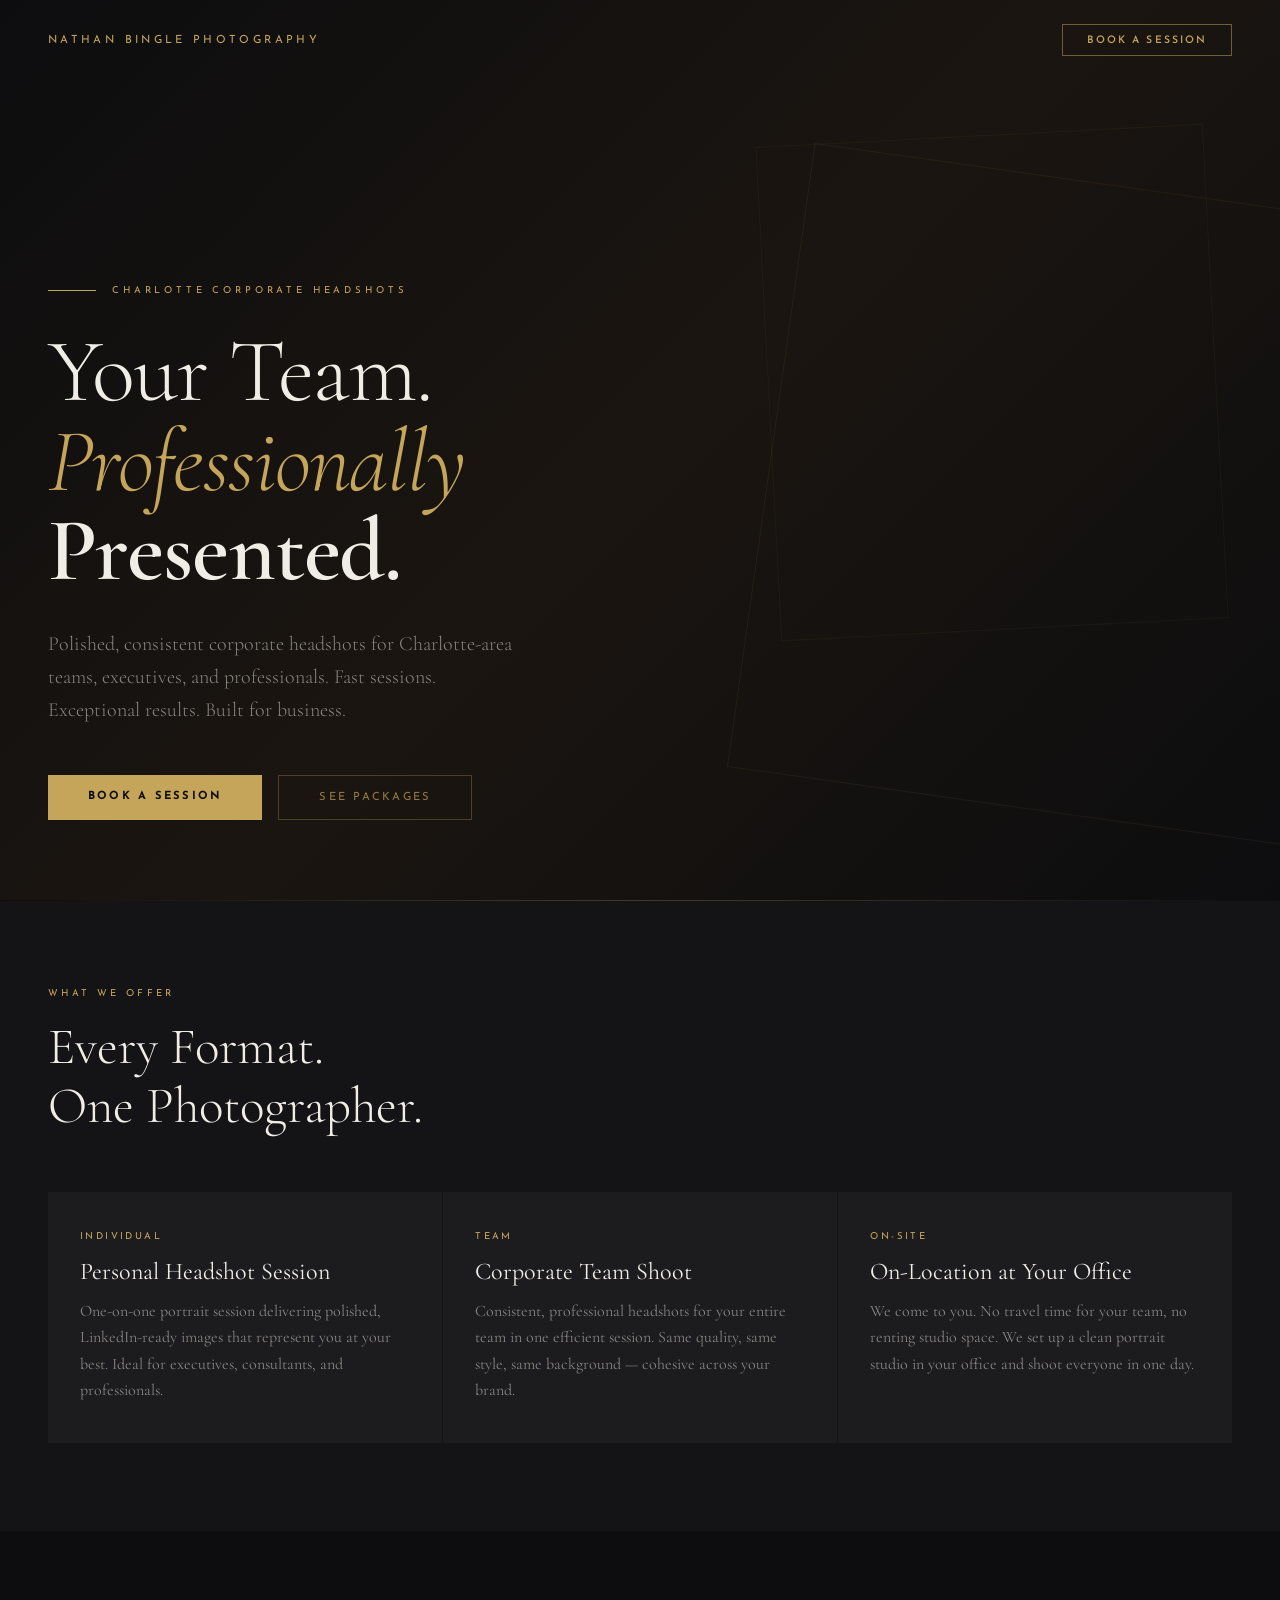
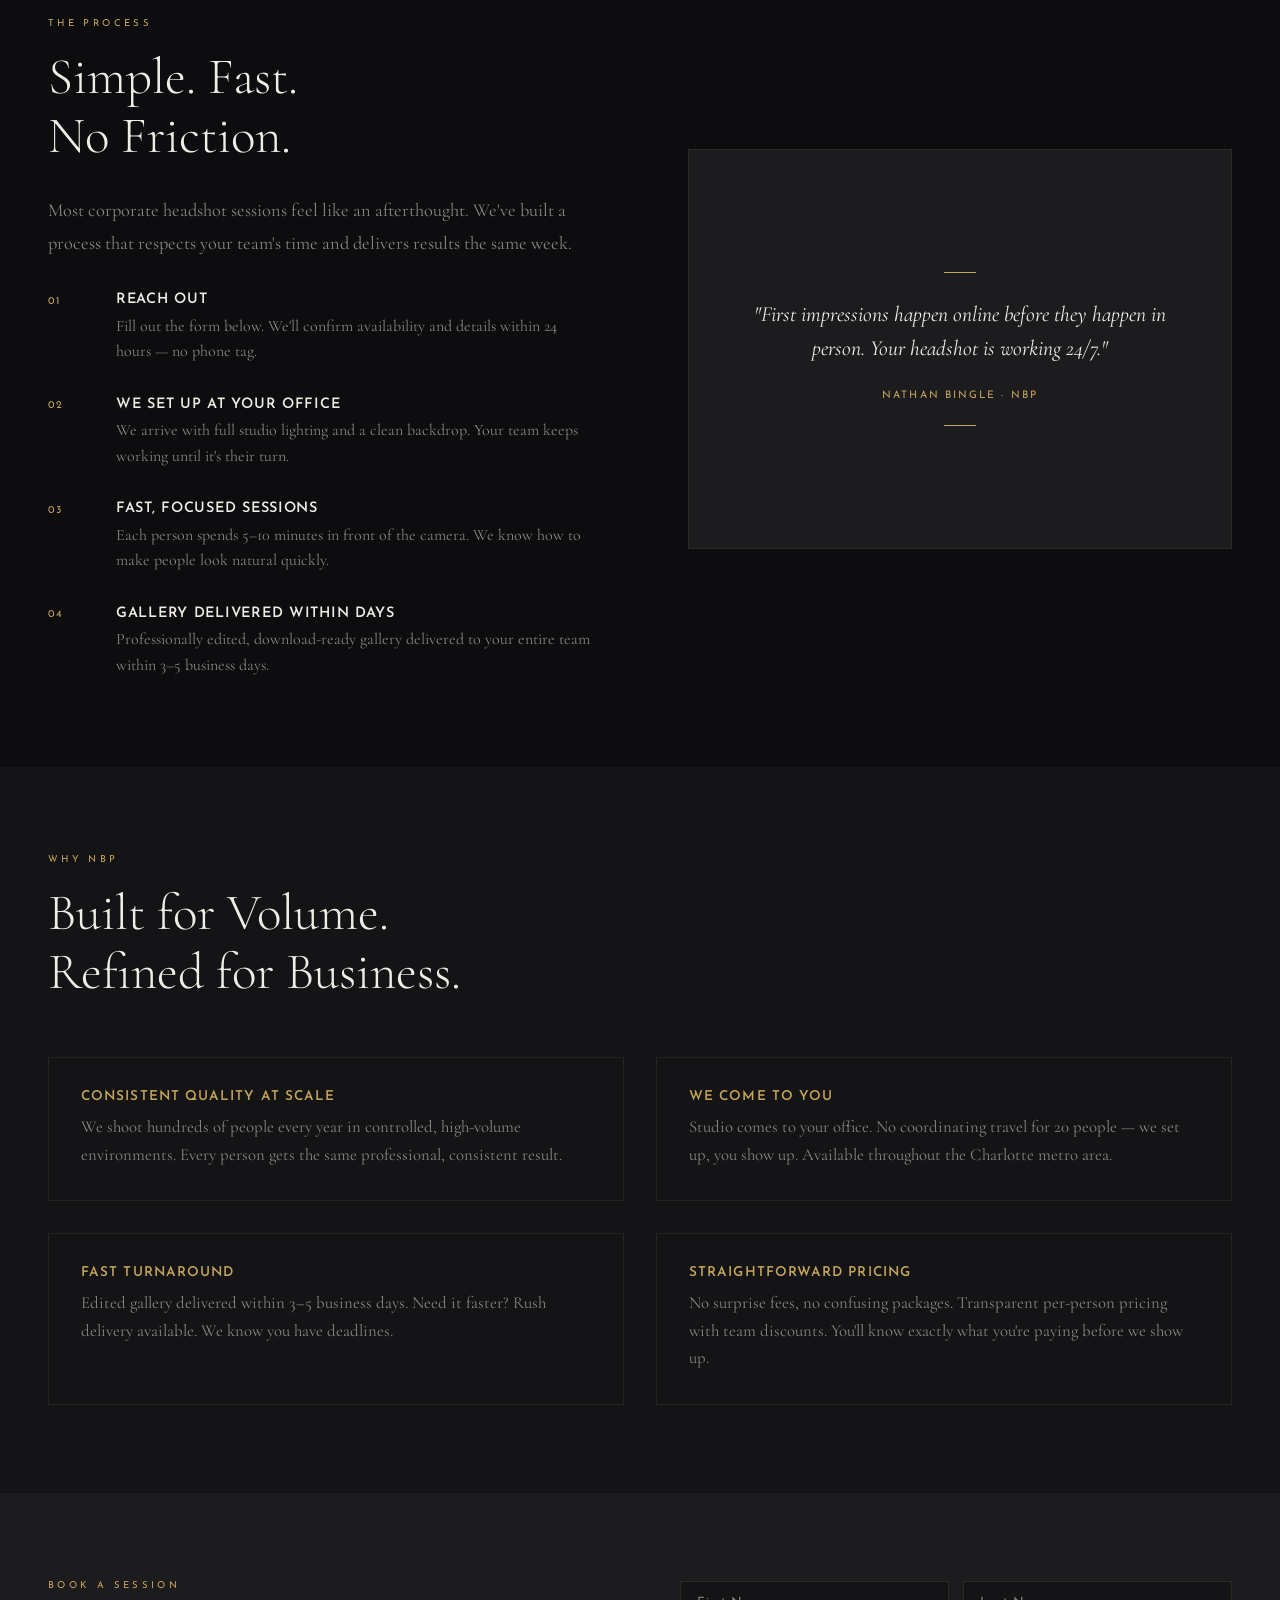
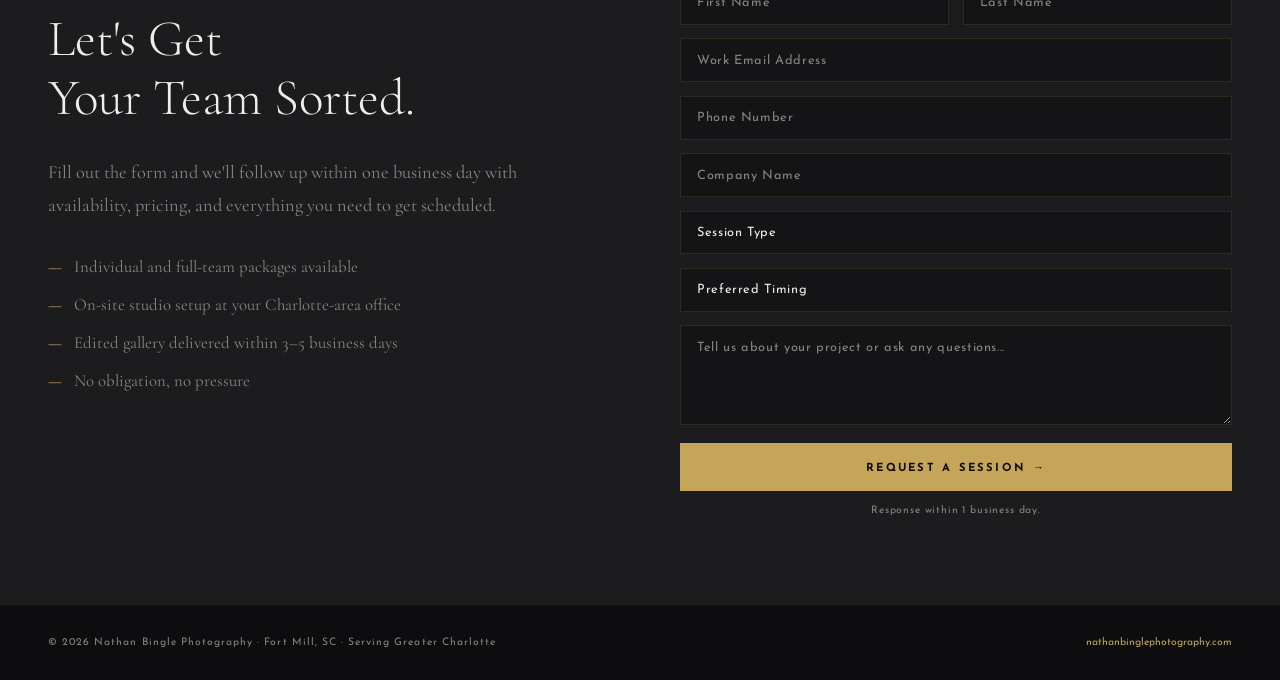
==== corporate-headshots.html @ b1efdfb4 "Add 4 NBP ad landing pages" ====
<!DOCTYPE html>
<html lang="en">
<head>
<meta charset="UTF-8">
<meta name="viewport" content="width=device-width, initial-scale=1.0">
<title>Corporate Headshots Charlotte | Nathan Bingle Photography</title>
<link href="https://fonts.googleapis.com/css2?family=Cormorant+Garamond:ital,wght@0,300;0,400;0,600;1,300;1,400&family=Josefin+Sans:wght@300;400;600;700&display=swap" rel="stylesheet">
<style>
  *, *::before, *::after { box-sizing: border-box; margin: 0; padding: 0; }
  :root {
    --gold: #C5A55A;
    --gold-light: #D4BA7A;
    --cream: #F0EDE7;
    --dark: #0D0D0F;
    --dark-2: #141416;
    --dark-3: #1C1C1F;
    --mid: #2A2A2E;
    --gray: #888580;
  }
  html { scroll-behavior: smooth; }
  body { background: var(--dark); color: var(--cream); font-family: 'Josefin Sans', sans-serif; overflow-x: hidden; }

  .nav { display: flex; align-items: center; justify-content: space-between; padding: 1.5rem 3rem; position: absolute; top: 0; left: 0; right: 0; z-index: 10; }
  .nav-logo { font-size: 0.7rem; letter-spacing: 0.3em; text-transform: uppercase; color: var(--gold); font-weight: 400; }
  .nav-cta { border: 1px solid rgba(197,165,90,0.5); color: var(--gold); font-size: 0.65rem; letter-spacing: 0.2em; text-transform: uppercase; font-weight: 600; padding: 0.6rem 1.5rem; text-decoration: none; transition: all 0.25s; }
  .nav-cta:hover { background: var(--gold); color: var(--dark); }

  /* HERO - full cinematic */
  .hero { min-height: 100vh; display: flex; flex-direction: column; justify-content: flex-end; padding: 0 3rem 5rem; position: relative; overflow: hidden; }
  .hero-bg { position: absolute; inset: 0; background: linear-gradient(135deg, #0D0D0F 0%, #1a1510 50%, #0D0D0F 100%); }
  .hero-accent { position: absolute; top: 20%; right: -5%; width: 45%; height: 70%; border: 1px solid rgba(197,165,90,0.08); transform: rotate(8deg); }
  .hero-accent-2 { position: absolute; top: 15%; right: 5%; width: 35%; height: 55%; border: 1px solid rgba(197,165,90,0.05); transform: rotate(-3deg); }
  .hero-content { position: relative; z-index: 2; max-width: 680px; }
  .hero-eyebrow { font-size: 0.6rem; letter-spacing: 0.4em; text-transform: uppercase; color: var(--gold); margin-bottom: 2rem; display: flex; align-items: center; gap: 1rem; }
  .hero-eyebrow::before { content: ''; width: 3rem; height: 1px; background: var(--gold); display: block; }
  .hero h1 { font-family: 'Cormorant Garamond', serif; font-size: clamp(3.5rem, 7vw, 6.5rem); font-weight: 300; line-height: 1; letter-spacing: -0.01em; margin-bottom: 2rem; }
  .hero h1 strong { font-weight: 600; display: block; }
  .hero h1 em { font-style: italic; color: var(--gold); }
  .hero-sub { font-family: 'Cormorant Garamond', serif; font-size: 1.25rem; color: var(--gray); line-height: 1.65; max-width: 480px; margin-bottom: 3rem; font-weight: 300; }
  .hero-actions { display: flex; gap: 1rem; flex-wrap: wrap; }
  .btn-primary { background: var(--gold); color: var(--dark); font-size: 0.7rem; letter-spacing: 0.2em; text-transform: uppercase; font-weight: 700; padding: 1rem 2.5rem; border: none; cursor: pointer; text-decoration: none; display: inline-block; transition: all 0.2s; }
  .btn-primary:hover { background: var(--gold-light); transform: translateY(-2px); }
  .btn-ghost { border: 1px solid rgba(197,165,90,0.3); color: rgba(197,165,90,0.7); font-size: 0.7rem; letter-spacing: 0.2em; text-transform: uppercase; font-weight: 400; padding: 1rem 2.5rem; text-decoration: none; display: inline-block; transition: all 0.2s; }
  .btn-ghost:hover { border-color: var(--gold); color: var(--gold); }

  /* DIVIDER */
  .divider { height: 1px; background: linear-gradient(90deg, transparent, rgba(197,165,90,0.3), transparent); }

  /* WHAT WE DO */
  section { padding: 5.5rem 3rem; }
  .section-label { font-size: 0.6rem; letter-spacing: 0.35em; text-transform: uppercase; color: var(--gold); margin-bottom: 1.25rem; }
  .section-title { font-family: 'Cormorant Garamond', serif; font-size: clamp(2.2rem, 4vw, 3.5rem); font-weight: 300; line-height: 1.15; margin-bottom: 1.75rem; }
  .section-body { font-family: 'Cormorant Garamond', serif; font-size: 1.15rem; color: var(--gray); line-height: 1.8; max-width: 540px; }

  /* SERVICES GRID */
  .services { background: var(--dark-2); }
  .services-grid { display: grid; grid-template-columns: repeat(3, 1fr); gap: 1.5px; margin-top: 3.5rem; }
  .service-card { background: var(--dark-3); padding: 2.5rem 2rem; position: relative; overflow: hidden; transition: background 0.3s; }
  .service-card::after { content: ''; position: absolute; bottom: 0; left: 0; width: 0; height: 2px; background: var(--gold); transition: width 0.4s ease; }
  .service-card:hover::after { width: 100%; }
  .service-card:hover { background: var(--mid); }
  .service-tag { font-size: 0.6rem; letter-spacing: 0.25em; text-transform: uppercase; color: var(--gold); margin-bottom: 1rem; }
  .service-card h3 { font-family: 'Cormorant Garamond', serif; font-size: 1.5rem; font-weight: 400; margin-bottom: 0.75rem; }
  .service-card p { font-family: 'Cormorant Garamond', serif; font-size: 1rem; color: var(--gray); line-height: 1.65; }

  /* PROCESS */
  .process-wrap { display: grid; grid-template-columns: 1fr 1fr; gap: 6rem; align-items: center; }
  .process-steps { display: flex; flex-direction: column; gap: 2rem; margin-top: 2rem; }
  .process-step { display: grid; grid-template-columns: 3rem 1fr; gap: 1.25rem; align-items: start; }
  .process-num { font-size: 0.65rem; letter-spacing: 0.2em; color: var(--gold); padding-top: 0.2rem; }
  .process-step h3 { font-size: 0.9rem; letter-spacing: 0.05em; text-transform: uppercase; margin-bottom: 0.4rem; font-weight: 600; }
  .process-step p { font-family: 'Cormorant Garamond', serif; font-size: 1rem; color: var(--gray); line-height: 1.6; }
  .process-visual { background: var(--dark-3); border: 1px solid rgba(197,165,90,0.1); padding: 3rem; display: flex; flex-direction: column; justify-content: center; align-items: center; gap: 1.5rem; min-height: 400px; }
  .process-visual .quote { font-family: 'Cormorant Garamond', serif; font-size: 1.35rem; font-style: italic; text-align: center; line-height: 1.6; color: var(--cream); }
  .process-visual .attribution { font-size: 0.65rem; letter-spacing: 0.2em; text-transform: uppercase; color: var(--gold); }
  .gold-line { width: 2rem; height: 1px; background: var(--gold); }

  /* WHY */
  .why { background: var(--dark-2); }
  .why-grid { display: grid; grid-template-columns: repeat(2, 1fr); gap: 2rem; margin-top: 3.5rem; }
  .why-item { padding: 2rem; border: 1px solid rgba(197,165,90,0.1); transition: border-color 0.3s; }
  .why-item:hover { border-color: rgba(197,165,90,0.3); }
  .why-item h3 { font-size: 0.85rem; letter-spacing: 0.08em; text-transform: uppercase; margin-bottom: 0.6rem; font-weight: 600; color: var(--gold); }
  .why-item p { font-family: 'Cormorant Garamond', serif; font-size: 1.05rem; color: var(--gray); line-height: 1.65; }

  /* FORM */
  .form-section { background: var(--dark-3); }
  .form-wrap { display: grid; grid-template-columns: 1fr 1fr; gap: 5rem; align-items: start; }
  .form-intro ul { list-style: none; margin-top: 2rem; display: flex; flex-direction: column; gap: 0.8rem; }
  .form-intro ul li { font-family: 'Cormorant Garamond', serif; font-size: 1.05rem; color: var(--gray); display: flex; gap: 0.75rem; align-items: flex-start; line-height: 1.5; }
  .form-intro ul li::before { content: '—'; color: var(--gold); flex-shrink: 0; }
  form { display: flex; flex-direction: column; gap: 0.85rem; }
  .form-row { display: grid; grid-template-columns: 1fr 1fr; gap: 0.85rem; }
  input, select, textarea { background: var(--dark-2); border: 1px solid rgba(197,165,90,0.15); color: var(--cream); font-family: 'Josefin Sans', sans-serif; font-size: 0.8rem; letter-spacing: 0.05em; padding: 0.9rem 1rem; width: 100%; outline: none; transition: border-color 0.2s; }
  input::placeholder, textarea::placeholder { color: var(--gray); }
  input:focus, select:focus, textarea:focus { border-color: var(--gold); }
  select { appearance: none; cursor: pointer; }
  select option { background: var(--dark-2); }
  textarea { resize: vertical; min-height: 100px; }
  .submit-btn { background: var(--gold); color: var(--dark); font-family: 'Josefin Sans', sans-serif; font-size: 0.7rem; letter-spacing: 0.2em; text-transform: uppercase; font-weight: 700; padding: 1.1rem; border: none; cursor: pointer; transition: all 0.2s; margin-top: 0.25rem; }
  .submit-btn:hover { background: var(--gold-light); }
  .form-note { font-size: 0.65rem; color: var(--gray); text-align: center; letter-spacing: 0.08em; }

  footer { padding: 2rem 3rem; border-top: 1px solid rgba(197,165,90,0.1); display: flex; justify-content: space-between; align-items: center; flex-wrap: wrap; gap: 1rem; }
  footer p { font-size: 0.65rem; letter-spacing: 0.1em; color: var(--gray); }
  footer a { color: var(--gold); text-decoration: none; font-size: 0.65rem; }

  @media (max-width: 900px) {
    .services-grid { grid-template-columns: 1fr; }
    .process-wrap { grid-template-columns: 1fr; gap: 3rem; }
    .process-visual { display: none; }
    .why-grid { grid-template-columns: 1fr; }
    .form-wrap { grid-template-columns: 1fr; gap: 3rem; }
  }
  @media (max-width: 640px) {
    .nav { padding: 1.25rem 1.5rem; }
    .hero { padding: 0 1.5rem 4rem; }
    section { padding: 4rem 1.5rem; }
    .form-row { grid-template-columns: 1fr; }
    footer { padding: 1.5rem; flex-direction: column; align-items: flex-start; }
  }
</style>
</head>
<body>

<nav class="nav">
  <div class="nav-logo">Nathan Bingle Photography</div>
  <a href="#contact" class="nav-cta">Book a Session</a>
</nav>

<section class="hero">
  <div class="hero-bg"></div>
  <div class="hero-accent"></div>
  <div class="hero-accent-2"></div>
  <div class="hero-content">
    <div class="hero-eyebrow">Charlotte Corporate Headshots</div>
    <h1>
      Your Team.<br>
      <em>Professionally</em><br>
      <strong>Presented.</strong>
    </h1>
    <p class="hero-sub">Polished, consistent corporate headshots for Charlotte-area teams, executives, and professionals. Fast sessions. Exceptional results. Built for business.</p>
    <div class="hero-actions">
      <a href="#contact" class="btn-primary">Book a Session</a>
      <a href="#services" class="btn-ghost">See Packages</a>
    </div>
  </div>
</section>

<div class="divider"></div>

<section id="services" class="services">
  <div class="section-label">What We Offer</div>
  <div class="section-title">Every Format.<br>One Photographer.</div>
  <div class="services-grid">
    <div class="service-card">
      <div class="service-tag">Individual</div>
      <h3>Personal Headshot Session</h3>
      <p>One-on-one portrait session delivering polished, LinkedIn-ready images that represent you at your best. Ideal for executives, consultants, and professionals.</p>
    </div>
    <div class="service-card">
      <div class="service-tag">Team</div>
      <h3>Corporate Team Shoot</h3>
      <p>Consistent, professional headshots for your entire team in one efficient session. Same quality, same style, same background — cohesive across your brand.</p>
    </div>
    <div class="service-card">
      <div class="service-tag">On-Site</div>
      <h3>On-Location at Your Office</h3>
      <p>We come to you. No travel time for your team, no renting studio space. We set up a clean portrait studio in your office and shoot everyone in one day.</p>
    </div>
  </div>
</section>

<section>
  <div class="process-wrap">
    <div>
      <div class="section-label">The Process</div>
      <div class="section-title">Simple. Fast.<br>No Friction.</div>
      <p class="section-body">Most corporate headshot sessions feel like an afterthought. We've built a process that respects your team's time and delivers results the same week.</p>
      <div class="process-steps">
        <div class="process-step">
          <div class="process-num">01</div>
          <div>
            <h3>Reach Out</h3>
            <p>Fill out the form below. We'll confirm availability and details within 24 hours — no phone tag.</p>
          </div>
        </div>
        <div class="process-step">
          <div class="process-num">02</div>
          <div>
            <h3>We Set Up at Your Office</h3>
            <p>We arrive with full studio lighting and a clean backdrop. Your team keeps working until it's their turn.</p>
          </div>
        </div>
        <div class="process-step">
          <div class="process-num">03</div>
          <div>
            <h3>Fast, Focused Sessions</h3>
            <p>Each person spends 5–10 minutes in front of the camera. We know how to make people look natural quickly.</p>
          </div>
        </div>
        <div class="process-step">
          <div class="process-num">04</div>
          <div>
            <h3>Gallery Delivered Within Days</h3>
            <p>Professionally edited, download-ready gallery delivered to your entire team within 3–5 business days.</p>
          </div>
        </div>
      </div>
    </div>
    <div class="process-visual">
      <div class="gold-line"></div>
      <div class="quote">"First impressions happen online before they happen in person. Your headshot is working 24/7."</div>
      <div class="attribution">Nathan Bingle · NBP</div>
      <div class="gold-line"></div>
    </div>
  </div>
</section>

<section class="why">
  <div class="section-label">Why NBP</div>
  <div class="section-title">Built for Volume.<br>Refined for Business.</div>
  <div class="why-grid">
    <div class="why-item">
      <h3>Consistent Quality at Scale</h3>
      <p>We shoot hundreds of people every year in controlled, high-volume environments. Every person gets the same professional, consistent result.</p>
    </div>
    <div class="why-item">
      <h3>We Come to You</h3>
      <p>Studio comes to your office. No coordinating travel for 20 people — we set up, you show up. Available throughout the Charlotte metro area.</p>
    </div>
    <div class="why-item">
      <h3>Fast Turnaround</h3>
      <p>Edited gallery delivered within 3–5 business days. Need it faster? Rush delivery available. We know you have deadlines.</p>
    </div>
    <div class="why-item">
      <h3>Straightforward Pricing</h3>
      <p>No surprise fees, no confusing packages. Transparent per-person pricing with team discounts. You'll know exactly what you're paying before we show up.</p>
    </div>
  </div>
</section>

<section id="contact" class="form-section">
  <div class="form-wrap">
    <div class="form-intro">
      <div class="section-label">Book a Session</div>
      <div class="section-title">Let's Get<br>Your Team Sorted.</div>
      <p class="section-body">Fill out the form and we'll follow up within one business day with availability, pricing, and everything you need to get scheduled.</p>
      <ul>
        <li>Individual and full-team packages available</li>
        <li>On-site studio setup at your Charlotte-area office</li>
        <li>Edited gallery delivered within 3–5 business days</li>
        <li>No obligation, no pressure</li>
      </ul>
    </div>
    <form action="https://formspree.io/f/xeepaory" method="POST">
      <input type="hidden" name="_subject" value="Corporate Headshots Inquiry">
      <div class="form-row">
        <input type="text" name="first_name" placeholder="First Name" required>
        <input type="text" name="last_name" placeholder="Last Name" required>
      </div>
      <input type="email" name="email" placeholder="Work Email Address" required>
      <input type="tel" name="phone" placeholder="Phone Number">
      <input type="text" name="company" placeholder="Company Name">
      <select name="session_type">
        <option value="" disabled selected>Session Type</option>
        <option>Individual Headshot</option>
        <option>Small Team (2–10 people)</option>
        <option>Large Team (10+ people)</option>
        <option>Not Sure Yet</option>
      </select>
      <select name="timing">
        <option value="" disabled selected>Preferred Timing</option>
        <option>Within 2 Weeks</option>
        <option>Within a Month</option>
        <option>1–3 Months Out</option>
        <option>Just Exploring</option>
      </select>
      <textarea name="message" placeholder="Tell us about your project or ask any questions..."></textarea>
      <button type="submit" class="submit-btn">Request a Session →</button>
      <p class="form-note">Response within 1 business day.</p>
    </form>
  </div>
</section>

<footer>
  <p>© 2026 Nathan Bingle Photography · Fort Mill, SC · Serving Greater Charlotte</p>
  <a href="https://nathanbinglephotography.com">nathanbinglephotography.com</a>
</footer>

</body>
</html>
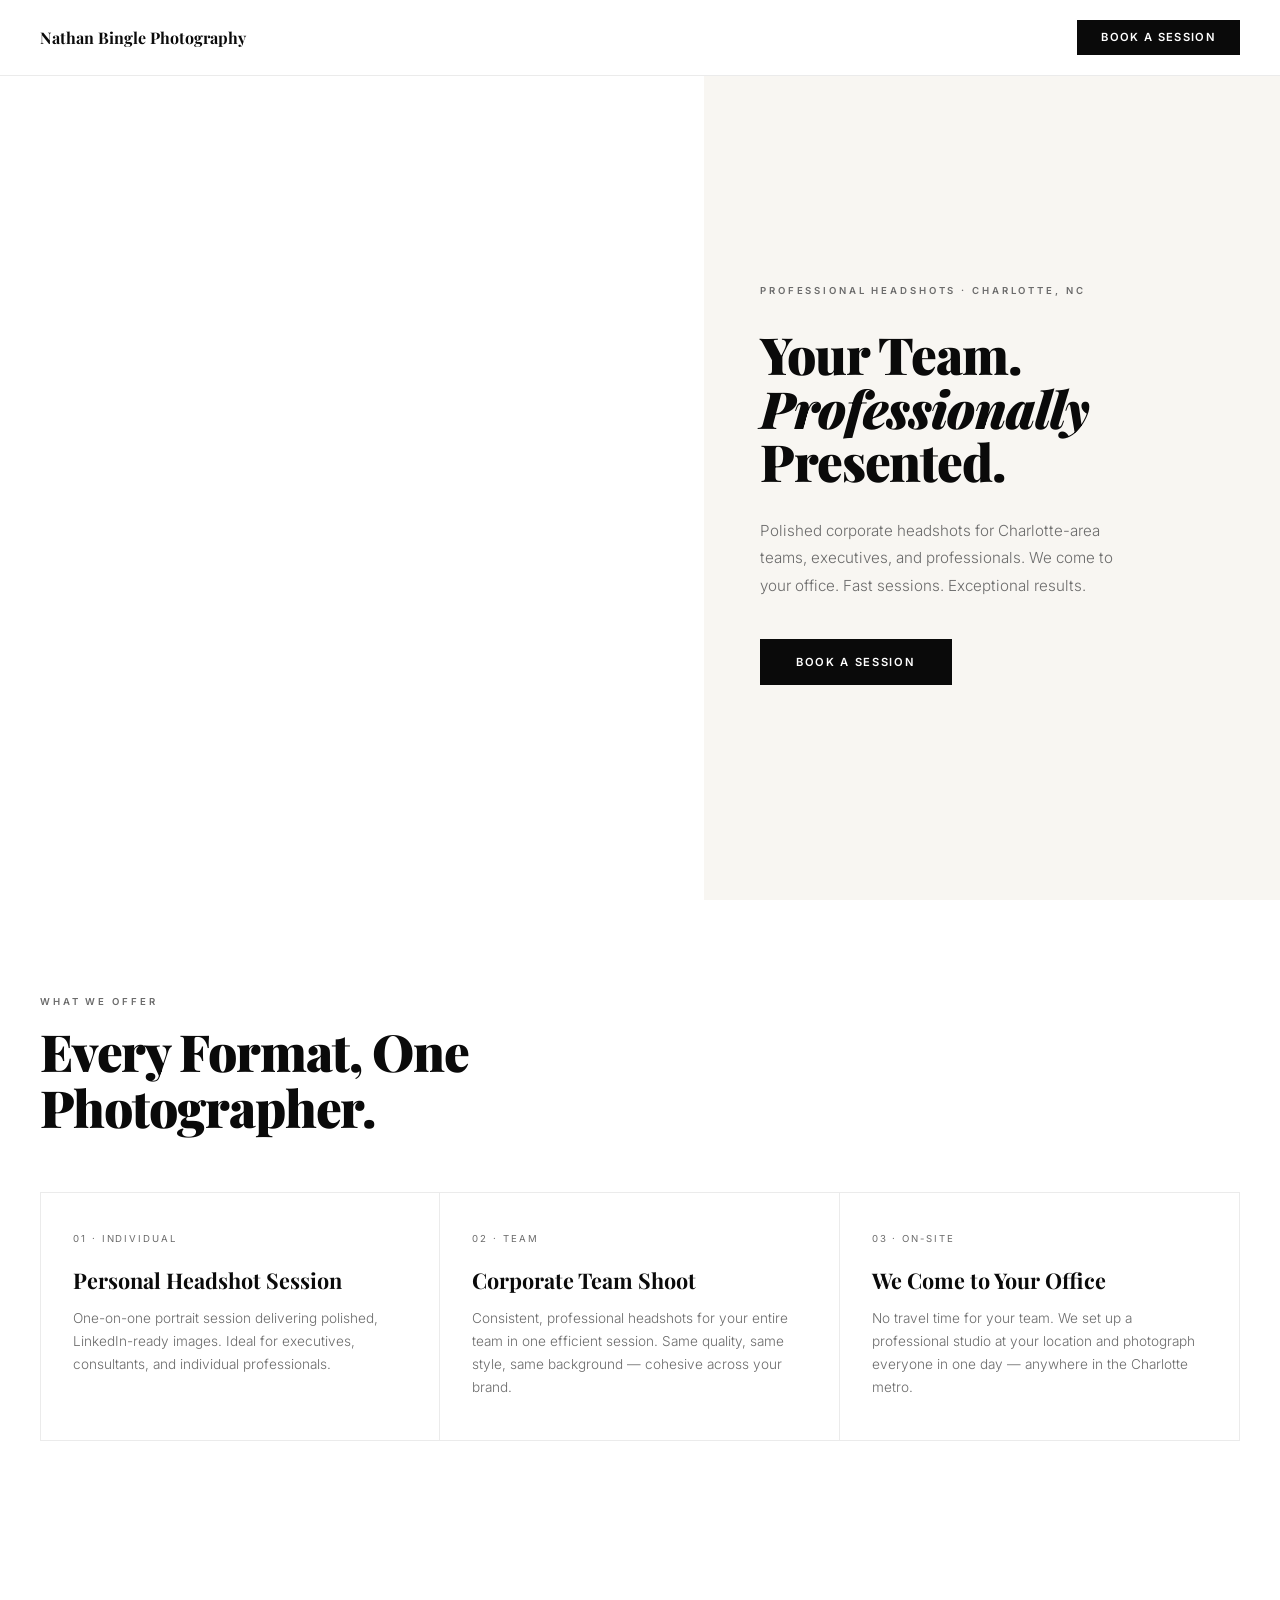
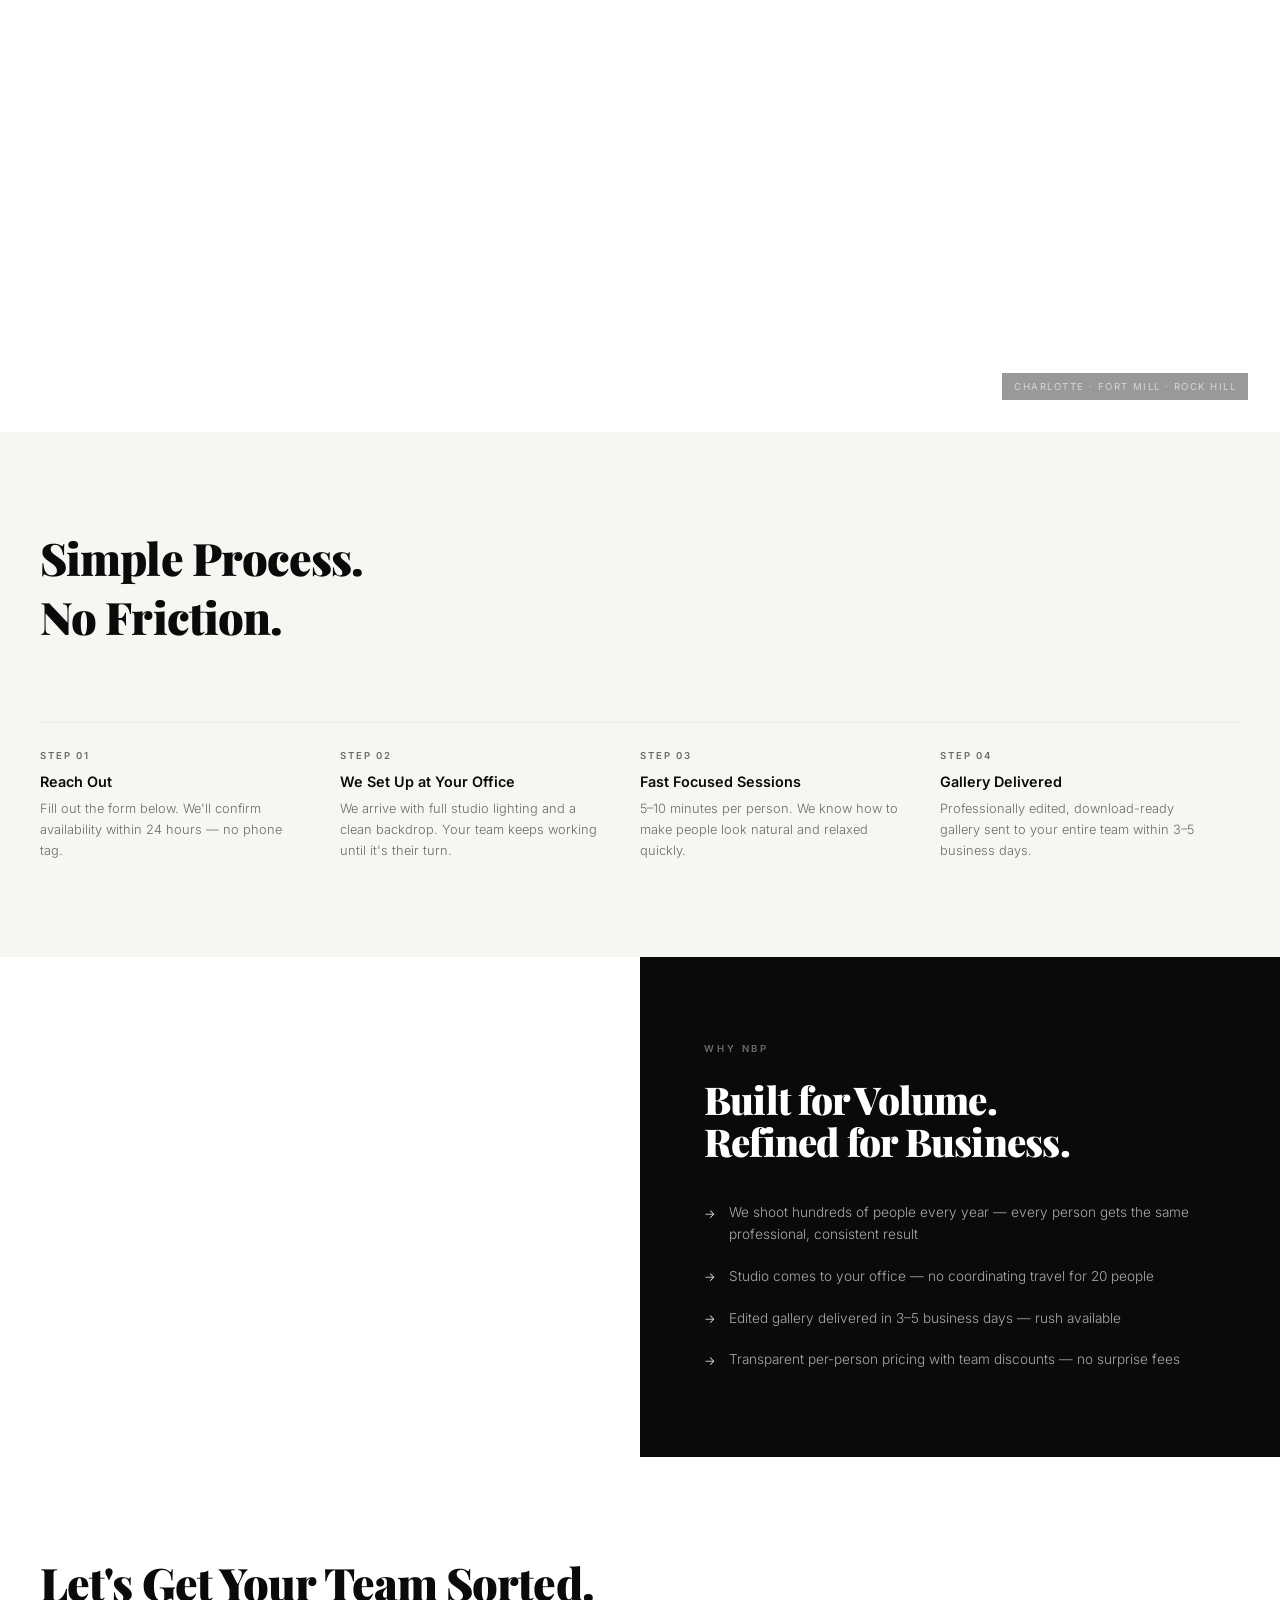
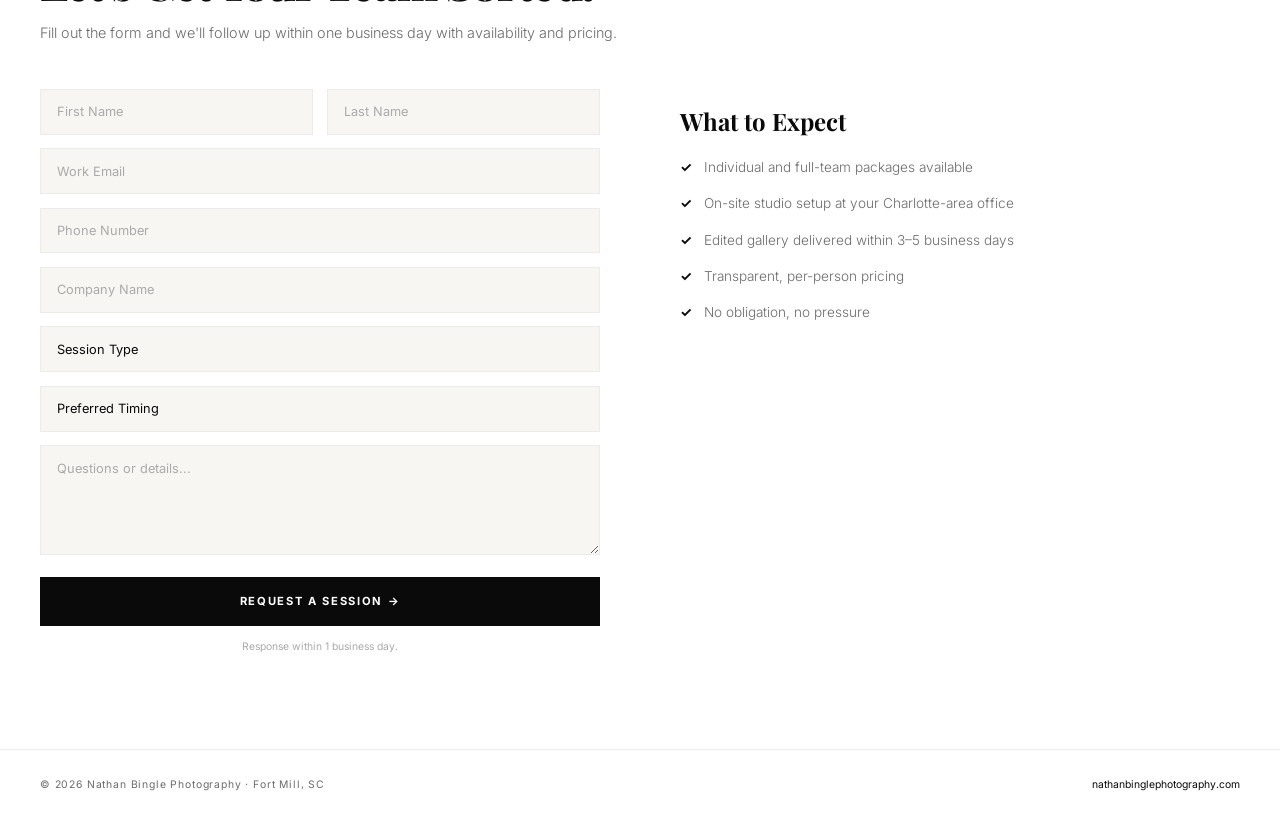
==== commit ac2ab8fa: "Rebuild all 4 pages — editorial/magazine style with real photography" ====
--- a/corporate-headshots.html
+++ b/corporate-headshots.html
@@ -4,269 +4,216 @@
 <meta charset="UTF-8">
 <meta name="viewport" content="width=device-width, initial-scale=1.0">
 <title>Corporate Headshots Charlotte | Nathan Bingle Photography</title>
-<link href="https://fonts.googleapis.com/css2?family=Cormorant+Garamond:ital,wght@0,300;0,400;0,600;1,300;1,400&family=Josefin+Sans:wght@300;400;600;700&display=swap" rel="stylesheet">
+<link href="https://fonts.googleapis.com/css2?family=Playfair+Display:ital,wght@0,700;0,900;1,700&family=Inter:wght@300;400;500;600&display=swap" rel="stylesheet">
 <style>
-  *, *::before, *::after { box-sizing: border-box; margin: 0; padding: 0; }
-  :root {
-    --gold: #C5A55A;
-    --gold-light: #D4BA7A;
-    --cream: #F0EDE7;
-    --dark: #0D0D0F;
-    --dark-2: #141416;
-    --dark-3: #1C1C1F;
-    --mid: #2A2A2E;
-    --gray: #888580;
-  }
-  html { scroll-behavior: smooth; }
-  body { background: var(--dark); color: var(--cream); font-family: 'Josefin Sans', sans-serif; overflow-x: hidden; }
-
-  .nav { display: flex; align-items: center; justify-content: space-between; padding: 1.5rem 3rem; position: absolute; top: 0; left: 0; right: 0; z-index: 10; }
-  .nav-logo { font-size: 0.7rem; letter-spacing: 0.3em; text-transform: uppercase; color: var(--gold); font-weight: 400; }
-  .nav-cta { border: 1px solid rgba(197,165,90,0.5); color: var(--gold); font-size: 0.65rem; letter-spacing: 0.2em; text-transform: uppercase; font-weight: 600; padding: 0.6rem 1.5rem; text-decoration: none; transition: all 0.25s; }
-  .nav-cta:hover { background: var(--gold); color: var(--dark); }
-
-  /* HERO - full cinematic */
-  .hero { min-height: 100vh; display: flex; flex-direction: column; justify-content: flex-end; padding: 0 3rem 5rem; position: relative; overflow: hidden; }
-  .hero-bg { position: absolute; inset: 0; background: linear-gradient(135deg, #0D0D0F 0%, #1a1510 50%, #0D0D0F 100%); }
-  .hero-accent { position: absolute; top: 20%; right: -5%; width: 45%; height: 70%; border: 1px solid rgba(197,165,90,0.08); transform: rotate(8deg); }
-  .hero-accent-2 { position: absolute; top: 15%; right: 5%; width: 35%; height: 55%; border: 1px solid rgba(197,165,90,0.05); transform: rotate(-3deg); }
-  .hero-content { position: relative; z-index: 2; max-width: 680px; }
-  .hero-eyebrow { font-size: 0.6rem; letter-spacing: 0.4em; text-transform: uppercase; color: var(--gold); margin-bottom: 2rem; display: flex; align-items: center; gap: 1rem; }
-  .hero-eyebrow::before { content: ''; width: 3rem; height: 1px; background: var(--gold); display: block; }
-  .hero h1 { font-family: 'Cormorant Garamond', serif; font-size: clamp(3.5rem, 7vw, 6.5rem); font-weight: 300; line-height: 1; letter-spacing: -0.01em; margin-bottom: 2rem; }
-  .hero h1 strong { font-weight: 600; display: block; }
-  .hero h1 em { font-style: italic; color: var(--gold); }
-  .hero-sub { font-family: 'Cormorant Garamond', serif; font-size: 1.25rem; color: var(--gray); line-height: 1.65; max-width: 480px; margin-bottom: 3rem; font-weight: 300; }
-  .hero-actions { display: flex; gap: 1rem; flex-wrap: wrap; }
-  .btn-primary { background: var(--gold); color: var(--dark); font-size: 0.7rem; letter-spacing: 0.2em; text-transform: uppercase; font-weight: 700; padding: 1rem 2.5rem; border: none; cursor: pointer; text-decoration: none; display: inline-block; transition: all 0.2s; }
-  .btn-primary:hover { background: var(--gold-light); transform: translateY(-2px); }
-  .btn-ghost { border: 1px solid rgba(197,165,90,0.3); color: rgba(197,165,90,0.7); font-size: 0.7rem; letter-spacing: 0.2em; text-transform: uppercase; font-weight: 400; padding: 1rem 2.5rem; text-decoration: none; display: inline-block; transition: all 0.2s; }
-  .btn-ghost:hover { border-color: var(--gold); color: var(--gold); }
-
-  /* DIVIDER */
-  .divider { height: 1px; background: linear-gradient(90deg, transparent, rgba(197,165,90,0.3), transparent); }
-
-  /* WHAT WE DO */
-  section { padding: 5.5rem 3rem; }
-  .section-label { font-size: 0.6rem; letter-spacing: 0.35em; text-transform: uppercase; color: var(--gold); margin-bottom: 1.25rem; }
-  .section-title { font-family: 'Cormorant Garamond', serif; font-size: clamp(2.2rem, 4vw, 3.5rem); font-weight: 300; line-height: 1.15; margin-bottom: 1.75rem; }
-  .section-body { font-family: 'Cormorant Garamond', serif; font-size: 1.15rem; color: var(--gray); line-height: 1.8; max-width: 540px; }
-
-  /* SERVICES GRID */
-  .services { background: var(--dark-2); }
-  .services-grid { display: grid; grid-template-columns: repeat(3, 1fr); gap: 1.5px; margin-top: 3.5rem; }
-  .service-card { background: var(--dark-3); padding: 2.5rem 2rem; position: relative; overflow: hidden; transition: background 0.3s; }
-  .service-card::after { content: ''; position: absolute; bottom: 0; left: 0; width: 0; height: 2px; background: var(--gold); transition: width 0.4s ease; }
-  .service-card:hover::after { width: 100%; }
-  .service-card:hover { background: var(--mid); }
-  .service-tag { font-size: 0.6rem; letter-spacing: 0.25em; text-transform: uppercase; color: var(--gold); margin-bottom: 1rem; }
-  .service-card h3 { font-family: 'Cormorant Garamond', serif; font-size: 1.5rem; font-weight: 400; margin-bottom: 0.75rem; }
-  .service-card p { font-family: 'Cormorant Garamond', serif; font-size: 1rem; color: var(--gray); line-height: 1.65; }
-
-  /* PROCESS */
-  .process-wrap { display: grid; grid-template-columns: 1fr 1fr; gap: 6rem; align-items: center; }
-  .process-steps { display: flex; flex-direction: column; gap: 2rem; margin-top: 2rem; }
-  .process-step { display: grid; grid-template-columns: 3rem 1fr; gap: 1.25rem; align-items: start; }
-  .process-num { font-size: 0.65rem; letter-spacing: 0.2em; color: var(--gold); padding-top: 0.2rem; }
-  .process-step h3 { font-size: 0.9rem; letter-spacing: 0.05em; text-transform: uppercase; margin-bottom: 0.4rem; font-weight: 600; }
-  .process-step p { font-family: 'Cormorant Garamond', serif; font-size: 1rem; color: var(--gray); line-height: 1.6; }
-  .process-visual { background: var(--dark-3); border: 1px solid rgba(197,165,90,0.1); padding: 3rem; display: flex; flex-direction: column; justify-content: center; align-items: center; gap: 1.5rem; min-height: 400px; }
-  .process-visual .quote { font-family: 'Cormorant Garamond', serif; font-size: 1.35rem; font-style: italic; text-align: center; line-height: 1.6; color: var(--cream); }
-  .process-visual .attribution { font-size: 0.65rem; letter-spacing: 0.2em; text-transform: uppercase; color: var(--gold); }
-  .gold-line { width: 2rem; height: 1px; background: var(--gold); }
-
-  /* WHY */
-  .why { background: var(--dark-2); }
-  .why-grid { display: grid; grid-template-columns: repeat(2, 1fr); gap: 2rem; margin-top: 3.5rem; }
-  .why-item { padding: 2rem; border: 1px solid rgba(197,165,90,0.1); transition: border-color 0.3s; }
-  .why-item:hover { border-color: rgba(197,165,90,0.3); }
-  .why-item h3 { font-size: 0.85rem; letter-spacing: 0.08em; text-transform: uppercase; margin-bottom: 0.6rem; font-weight: 600; color: var(--gold); }
-  .why-item p { font-family: 'Cormorant Garamond', serif; font-size: 1.05rem; color: var(--gray); line-height: 1.65; }
-
-  /* FORM */
-  .form-section { background: var(--dark-3); }
-  .form-wrap { display: grid; grid-template-columns: 1fr 1fr; gap: 5rem; align-items: start; }
-  .form-intro ul { list-style: none; margin-top: 2rem; display: flex; flex-direction: column; gap: 0.8rem; }
-  .form-intro ul li { font-family: 'Cormorant Garamond', serif; font-size: 1.05rem; color: var(--gray); display: flex; gap: 0.75rem; align-items: flex-start; line-height: 1.5; }
-  .form-intro ul li::before { content: '—'; color: var(--gold); flex-shrink: 0; }
-  form { display: flex; flex-direction: column; gap: 0.85rem; }
-  .form-row { display: grid; grid-template-columns: 1fr 1fr; gap: 0.85rem; }
-  input, select, textarea { background: var(--dark-2); border: 1px solid rgba(197,165,90,0.15); color: var(--cream); font-family: 'Josefin Sans', sans-serif; font-size: 0.8rem; letter-spacing: 0.05em; padding: 0.9rem 1rem; width: 100%; outline: none; transition: border-color 0.2s; }
-  input::placeholder, textarea::placeholder { color: var(--gray); }
-  input:focus, select:focus, textarea:focus { border-color: var(--gold); }
-  select { appearance: none; cursor: pointer; }
-  select option { background: var(--dark-2); }
-  textarea { resize: vertical; min-height: 100px; }
-  .submit-btn { background: var(--gold); color: var(--dark); font-family: 'Josefin Sans', sans-serif; font-size: 0.7rem; letter-spacing: 0.2em; text-transform: uppercase; font-weight: 700; padding: 1.1rem; border: none; cursor: pointer; transition: all 0.2s; margin-top: 0.25rem; }
-  .submit-btn:hover { background: var(--gold-light); }
-  .form-note { font-size: 0.65rem; color: var(--gray); text-align: center; letter-spacing: 0.08em; }
-
-  footer { padding: 2rem 3rem; border-top: 1px solid rgba(197,165,90,0.1); display: flex; justify-content: space-between; align-items: center; flex-wrap: wrap; gap: 1rem; }
-  footer p { font-size: 0.65rem; letter-spacing: 0.1em; color: var(--gray); }
-  footer a { color: var(--gold); text-decoration: none; font-size: 0.65rem; }
-
-  @media (max-width: 900px) {
-    .services-grid { grid-template-columns: 1fr; }
-    .process-wrap { grid-template-columns: 1fr; gap: 3rem; }
-    .process-visual { display: none; }
-    .why-grid { grid-template-columns: 1fr; }
-    .form-wrap { grid-template-columns: 1fr; gap: 3rem; }
-  }
-  @media (max-width: 640px) {
-    .nav { padding: 1.25rem 1.5rem; }
-    .hero { padding: 0 1.5rem 4rem; }
-    section { padding: 4rem 1.5rem; }
-    .form-row { grid-template-columns: 1fr; }
-    footer { padding: 1.5rem; flex-direction: column; align-items: flex-start; }
-  }
+*,*::before,*::after{box-sizing:border-box;margin:0;padding:0}
+:root{--black:#0A0A0A;--white:#FFFFFF;--off-white:#F8F6F2;--gray:#6B6B6B;--light:#EBEBEB}
+body{background:var(--white);color:var(--black);font-family:'Inter',sans-serif;overflow-x:hidden}
+nav{position:fixed;top:0;left:0;right:0;z-index:100;display:flex;align-items:center;justify-content:space-between;padding:1.25rem 2.5rem;background:rgba(255,255,255,0.95);backdrop-filter:blur(8px);border-bottom:1px solid var(--light)}
+.nav-logo{font-family:'Playfair Display',serif;font-size:1rem;font-weight:700}
+.nav-cta{background:var(--black);color:var(--white);font-size:0.7rem;font-weight:600;letter-spacing:0.12em;text-transform:uppercase;padding:0.65rem 1.5rem;text-decoration:none;transition:background 0.2s}
+.nav-cta:hover{background:#333}
+
+/* HERO - magazine cover style */
+.hero{height:100vh;display:grid;grid-template-columns:55% 45%;padding-top:70px}
+.hero-left{position:relative;overflow:hidden}
+.hero-img{width:100%;height:100%;object-fit:cover;background:url('https://images.unsplash.com/photo-1560250097-0b93528c311a?w=900&q=80') center/cover no-repeat}
+.hero-right{background:var(--off-white);display:flex;flex-direction:column;justify-content:center;padding:4rem 3.5rem}
+.hero-tag{font-size:0.6rem;font-weight:600;letter-spacing:0.3em;text-transform:uppercase;color:var(--gray);margin-bottom:2rem}
+.hero-right h1{font-family:'Playfair Display',serif;font-size:clamp(2.5rem,4vw,4rem);font-weight:900;line-height:1.05;letter-spacing:-0.02em;margin-bottom:1.75rem}
+.hero-right h1 em{font-style:italic}
+.hero-right p{font-size:0.95rem;color:var(--gray);line-height:1.8;margin-bottom:2.5rem;font-weight:300;max-width:360px}
+.hero-right a{background:var(--black);color:#fff;font-size:0.7rem;font-weight:600;letter-spacing:0.15em;text-transform:uppercase;padding:1rem 2.25rem;text-decoration:none;display:inline-block;transition:background 0.2s;align-self:flex-start}
+.hero-right a:hover{background:#333}
+.hero-caption{position:absolute;bottom:2rem;left:2rem;font-size:0.6rem;color:rgba(255,255,255,0.7);letter-spacing:0.1em;text-transform:uppercase}
+
+/* SERVICES */
+.services{padding:6rem 2.5rem;background:var(--white)}
+.services-header{margin-bottom:3.5rem}
+.services-header .eyebrow{font-size:0.6rem;font-weight:600;letter-spacing:0.3em;text-transform:uppercase;color:var(--gray);margin-bottom:1rem}
+.services-header h2{font-family:'Playfair Display',serif;font-size:clamp(2rem,4vw,3.5rem);font-weight:900;letter-spacing:-0.02em;max-width:600px;line-height:1.1}
+.services-grid{display:grid;grid-template-columns:repeat(3,1fr);gap:0;border:1px solid var(--light)}
+.service{padding:2.5rem 2rem;border-right:1px solid var(--light)}
+.service:last-child{border-right:none}
+.service-num{font-size:0.6rem;letter-spacing:0.2em;color:var(--gray);margin-bottom:1.5rem;text-transform:uppercase}
+.service h3{font-family:'Playfair Display',serif;font-size:1.35rem;font-weight:700;margin-bottom:0.85rem;line-height:1.2}
+.service p{font-size:0.85rem;color:var(--gray);line-height:1.7;font-weight:300}
+
+/* FULL WIDTH PHOTO */
+.photo-break{height:55vh;background:url('https://images.unsplash.com/photo-1600880292203-757bb62b4baf?w=1600&q=80') center 30%/cover no-repeat;position:relative}
+.photo-break-caption{position:absolute;bottom:2rem;right:2rem;font-size:0.6rem;color:rgba(255,255,255,0.6);letter-spacing:0.15em;text-transform:uppercase;background:rgba(0,0,0,0.4);padding:0.5rem 0.75rem}
+
+/* PROCESS - horizontal timeline */
+.process{background:var(--off-white);padding:6rem 2.5rem}
+.process h2{font-family:'Playfair Display',serif;font-size:clamp(2rem,3.5vw,3rem);font-weight:900;letter-spacing:-0.02em;margin-bottom:3.5rem}
+.timeline{display:grid;grid-template-columns:repeat(4,1fr);gap:0;position:relative}
+.timeline::before{content:'';position:absolute;top:1.25rem;left:0;right:0;height:1px;background:var(--light)}
+.tl-item{padding-top:3rem;padding-right:2rem}
+.tl-dot{width:0.6rem;height:0.6rem;background:var(--black);border-radius:50%;position:absolute;top:1rem;margin-top:-0.3rem}
+.tl-num{font-size:0.6rem;font-weight:600;letter-spacing:0.2em;text-transform:uppercase;color:var(--gray);margin-bottom:0.75rem}
+.tl-item h3{font-size:0.9rem;font-weight:600;margin-bottom:0.5rem}
+.tl-item p{font-size:0.8rem;color:var(--gray);line-height:1.65;font-weight:300}
+
+/* SPLIT - why NBP */
+.why-split{display:grid;grid-template-columns:1fr 1fr}
+.why-img{background:url('https://images.unsplash.com/photo-1521737604893-d14cc237f11d?w=900&q=80') center/cover no-repeat;min-height:500px}
+.why-content{padding:5rem 4rem;background:var(--black);display:flex;flex-direction:column;justify-content:center}
+.why-content .eyebrow{font-size:0.6rem;font-weight:600;letter-spacing:0.3em;text-transform:uppercase;color:rgba(255,255,255,0.4);margin-bottom:1.5rem}
+.why-content h2{font-family:'Playfair Display',serif;font-size:clamp(2rem,3vw,2.75rem);color:#fff;font-weight:900;line-height:1.1;letter-spacing:-0.02em;margin-bottom:2.5rem}
+.why-list{list-style:none;display:flex;flex-direction:column;gap:1.25rem}
+.why-list li{font-size:0.85rem;color:rgba(255,255,255,0.65);line-height:1.6;display:flex;gap:0.85rem;font-weight:300}
+.why-list li::before{content:'→';color:#fff;flex-shrink:0;font-size:0.75rem;padding-top:0.1rem}
+
+/* FORM */
+.form-section{padding:6rem 2.5rem;background:var(--white)}
+.form-section h2{font-family:'Playfair Display',serif;font-size:clamp(2rem,3.5vw,3rem);font-weight:900;letter-spacing:-0.02em;margin-bottom:0.75rem}
+.form-section .form-desc{font-size:0.9rem;color:var(--gray);margin-bottom:3rem;font-weight:300}
+.form-wrap{display:grid;grid-template-columns:1fr 1fr;gap:5rem;align-items:start}
+form{display:flex;flex-direction:column;gap:0.85rem}
+.form-row{display:grid;grid-template-columns:1fr 1fr;gap:0.85rem}
+input,select,textarea{background:var(--off-white);border:1px solid var(--light);color:var(--black);font-family:'Inter',sans-serif;font-size:0.8rem;padding:0.9rem 1rem;width:100%;outline:none;transition:border-color 0.2s}
+input::placeholder,textarea::placeholder{color:#aaa}
+input:focus,select:focus,textarea:focus{border-color:var(--black)}
+select{appearance:none;cursor:pointer}
+textarea{resize:vertical;min-height:110px}
+.submit-btn{background:var(--black);color:#fff;font-family:'Inter',sans-serif;font-size:0.7rem;font-weight:700;letter-spacing:0.15em;text-transform:uppercase;padding:1.1rem;border:none;cursor:pointer;transition:background 0.2s;margin-top:0.5rem}
+.submit-btn:hover{background:#333}
+.form-note{font-size:0.65rem;color:#aaa;text-align:center}
+.form-aside{padding-top:1rem}
+.form-aside h3{font-family:'Playfair Display',serif;font-size:1.5rem;font-weight:700;margin-bottom:1.25rem}
+.form-aside ul{list-style:none;display:flex;flex-direction:column;gap:1rem}
+.form-aside ul li{font-size:0.85rem;color:var(--gray);display:flex;gap:0.75rem;line-height:1.5;font-weight:300}
+.form-aside ul li::before{content:'✓';color:var(--black);font-weight:700;flex-shrink:0}
+
+footer{padding:1.75rem 2.5rem;border-top:1px solid var(--light);display:flex;justify-content:space-between;align-items:center;flex-wrap:wrap;gap:1rem}
+footer p{font-size:0.65rem;color:var(--gray);letter-spacing:0.08em}
+footer a{color:var(--black);text-decoration:none;font-size:0.65rem}
+
+@media(max-width:900px){
+  .hero{grid-template-columns:1fr;height:auto}
+  .hero-left{height:55vh}
+  .hero-right{padding:3rem 2rem}
+  .services-grid{grid-template-columns:1fr}
+  .service{border-right:none;border-bottom:1px solid var(--light)}
+  .timeline{grid-template-columns:1fr 1fr}
+  .why-split{grid-template-columns:1fr}
+  .why-img{min-height:40vh}
+  .form-wrap{grid-template-columns:1fr;gap:3rem}
+}
+@media(max-width:600px){
+  nav{padding:1rem 1.25rem}
+  .services,.process,.form-section{padding-left:1.25rem;padding-right:1.25rem}
+  .timeline{grid-template-columns:1fr}
+  .form-row{grid-template-columns:1fr}
+  footer{padding:1.25rem;flex-direction:column;align-items:flex-start}
+}
 </style>
 </head>
 <body>
-
-<nav class="nav">
+<nav>
   <div class="nav-logo">Nathan Bingle Photography</div>
   <a href="#contact" class="nav-cta">Book a Session</a>
 </nav>
 
-<section class="hero">
-  <div class="hero-bg"></div>
-  <div class="hero-accent"></div>
-  <div class="hero-accent-2"></div>
-  <div class="hero-content">
-    <div class="hero-eyebrow">Charlotte Corporate Headshots</div>
-    <h1>
-      Your Team.<br>
-      <em>Professionally</em><br>
-      <strong>Presented.</strong>
-    </h1>
-    <p class="hero-sub">Polished, consistent corporate headshots for Charlotte-area teams, executives, and professionals. Fast sessions. Exceptional results. Built for business.</p>
-    <div class="hero-actions">
-      <a href="#contact" class="btn-primary">Book a Session</a>
-      <a href="#services" class="btn-ghost">See Packages</a>
-    </div>
-  </div>
-</section>
-
-<div class="divider"></div>
-
-<section id="services" class="services">
-  <div class="section-label">What We Offer</div>
-  <div class="section-title">Every Format.<br>One Photographer.</div>
+<div class="hero">
+  <div class="hero-left">
+    <div class="hero-img"></div>
+    <div class="hero-caption">Charlotte Corporate Headshots</div>
+  </div>
+  <div class="hero-right">
+    <div class="hero-tag">Professional Headshots · Charlotte, NC</div>
+    <h1>Your Team.<br><em>Professionally</em><br>Presented.</h1>
+    <p>Polished corporate headshots for Charlotte-area teams, executives, and professionals. We come to your office. Fast sessions. Exceptional results.</p>
+    <a href="#contact">Book a Session</a>
+  </div>
+</div>
+
+<div class="services">
+  <div class="services-header">
+    <p class="eyebrow">What We Offer</p>
+    <h2>Every Format, One Photographer.</h2>
+  </div>
   <div class="services-grid">
-    <div class="service-card">
-      <div class="service-tag">Individual</div>
+    <div class="service">
+      <div class="service-num">01 · Individual</div>
       <h3>Personal Headshot Session</h3>
-      <p>One-on-one portrait session delivering polished, LinkedIn-ready images that represent you at your best. Ideal for executives, consultants, and professionals.</p>
-    </div>
-    <div class="service-card">
-      <div class="service-tag">Team</div>
+      <p>One-on-one portrait session delivering polished, LinkedIn-ready images. Ideal for executives, consultants, and individual professionals.</p>
+    </div>
+    <div class="service">
+      <div class="service-num">02 · Team</div>
       <h3>Corporate Team Shoot</h3>
       <p>Consistent, professional headshots for your entire team in one efficient session. Same quality, same style, same background — cohesive across your brand.</p>
     </div>
-    <div class="service-card">
-      <div class="service-tag">On-Site</div>
-      <h3>On-Location at Your Office</h3>
-      <p>We come to you. No travel time for your team, no renting studio space. We set up a clean portrait studio in your office and shoot everyone in one day.</p>
-    </div>
-  </div>
-</section>
-
-<section>
-  <div class="process-wrap">
-    <div>
-      <div class="section-label">The Process</div>
-      <div class="section-title">Simple. Fast.<br>No Friction.</div>
-      <p class="section-body">Most corporate headshot sessions feel like an afterthought. We've built a process that respects your team's time and delivers results the same week.</p>
-      <div class="process-steps">
-        <div class="process-step">
-          <div class="process-num">01</div>
-          <div>
-            <h3>Reach Out</h3>
-            <p>Fill out the form below. We'll confirm availability and details within 24 hours — no phone tag.</p>
-          </div>
-        </div>
-        <div class="process-step">
-          <div class="process-num">02</div>
-          <div>
-            <h3>We Set Up at Your Office</h3>
-            <p>We arrive with full studio lighting and a clean backdrop. Your team keeps working until it's their turn.</p>
-          </div>
-        </div>
-        <div class="process-step">
-          <div class="process-num">03</div>
-          <div>
-            <h3>Fast, Focused Sessions</h3>
-            <p>Each person spends 5–10 minutes in front of the camera. We know how to make people look natural quickly.</p>
-          </div>
-        </div>
-        <div class="process-step">
-          <div class="process-num">04</div>
-          <div>
-            <h3>Gallery Delivered Within Days</h3>
-            <p>Professionally edited, download-ready gallery delivered to your entire team within 3–5 business days.</p>
-          </div>
-        </div>
-      </div>
-    </div>
-    <div class="process-visual">
-      <div class="gold-line"></div>
-      <div class="quote">"First impressions happen online before they happen in person. Your headshot is working 24/7."</div>
-      <div class="attribution">Nathan Bingle · NBP</div>
-      <div class="gold-line"></div>
-    </div>
-  </div>
-</section>
-
-<section class="why">
-  <div class="section-label">Why NBP</div>
-  <div class="section-title">Built for Volume.<br>Refined for Business.</div>
-  <div class="why-grid">
-    <div class="why-item">
-      <h3>Consistent Quality at Scale</h3>
-      <p>We shoot hundreds of people every year in controlled, high-volume environments. Every person gets the same professional, consistent result.</p>
-    </div>
-    <div class="why-item">
-      <h3>We Come to You</h3>
-      <p>Studio comes to your office. No coordinating travel for 20 people — we set up, you show up. Available throughout the Charlotte metro area.</p>
-    </div>
-    <div class="why-item">
-      <h3>Fast Turnaround</h3>
-      <p>Edited gallery delivered within 3–5 business days. Need it faster? Rush delivery available. We know you have deadlines.</p>
-    </div>
-    <div class="why-item">
-      <h3>Straightforward Pricing</h3>
-      <p>No surprise fees, no confusing packages. Transparent per-person pricing with team discounts. You'll know exactly what you're paying before we show up.</p>
-    </div>
-  </div>
-</section>
+    <div class="service">
+      <div class="service-num">03 · On-Site</div>
+      <h3>We Come to Your Office</h3>
+      <p>No travel time for your team. We set up a professional studio at your location and photograph everyone in one day — anywhere in the Charlotte metro.</p>
+    </div>
+  </div>
+</div>
+
+<div class="photo-break">
+  <div class="photo-break-caption">Charlotte · Fort Mill · Rock Hill</div>
+</div>
+
+<div class="process">
+  <h2>Simple Process.<br>No Friction.</h2>
+  <div class="timeline">
+    <div class="tl-item">
+      <div class="tl-num">Step 01</div>
+      <h3>Reach Out</h3>
+      <p>Fill out the form below. We'll confirm availability within 24 hours — no phone tag.</p>
+    </div>
+    <div class="tl-item">
+      <div class="tl-num">Step 02</div>
+      <h3>We Set Up at Your Office</h3>
+      <p>We arrive with full studio lighting and a clean backdrop. Your team keeps working until it's their turn.</p>
+    </div>
+    <div class="tl-item">
+      <div class="tl-num">Step 03</div>
+      <h3>Fast Focused Sessions</h3>
+      <p>5–10 minutes per person. We know how to make people look natural and relaxed quickly.</p>
+    </div>
+    <div class="tl-item">
+      <div class="tl-num">Step 04</div>
+      <h3>Gallery Delivered</h3>
+      <p>Professionally edited, download-ready gallery sent to your entire team within 3–5 business days.</p>
+    </div>
+  </div>
+</div>
+
+<div class="why-split">
+  <div class="why-img"></div>
+  <div class="why-content">
+    <p class="eyebrow">Why NBP</p>
+    <h2>Built for Volume.<br>Refined for Business.</h2>
+    <ul class="why-list">
+      <li>We shoot hundreds of people every year — every person gets the same professional, consistent result</li>
+      <li>Studio comes to your office — no coordinating travel for 20 people</li>
+      <li>Edited gallery delivered in 3–5 business days — rush available</li>
+      <li>Transparent per-person pricing with team discounts — no surprise fees</li>
+    </ul>
+  </div>
+</div>
 
 <section id="contact" class="form-section">
+  <h2>Let's Get Your Team Sorted.</h2>
+  <p class="form-desc">Fill out the form and we'll follow up within one business day with availability and pricing.</p>
   <div class="form-wrap">
-    <div class="form-intro">
-      <div class="section-label">Book a Session</div>
-      <div class="section-title">Let's Get<br>Your Team Sorted.</div>
-      <p class="section-body">Fill out the form and we'll follow up within one business day with availability, pricing, and everything you need to get scheduled.</p>
-      <ul>
-        <li>Individual and full-team packages available</li>
-        <li>On-site studio setup at your Charlotte-area office</li>
-        <li>Edited gallery delivered within 3–5 business days</li>
-        <li>No obligation, no pressure</li>
-      </ul>
-    </div>
     <form action="https://formspree.io/f/xeepaory" method="POST">
       <input type="hidden" name="_subject" value="Corporate Headshots Inquiry">
       <div class="form-row">
         <input type="text" name="first_name" placeholder="First Name" required>
         <input type="text" name="last_name" placeholder="Last Name" required>
       </div>
-      <input type="email" name="email" placeholder="Work Email Address" required>
+      <input type="email" name="email" placeholder="Work Email" required>
       <input type="tel" name="phone" placeholder="Phone Number">
       <input type="text" name="company" placeholder="Company Name">
       <select name="session_type">
         <option value="" disabled selected>Session Type</option>
         <option>Individual Headshot</option>
-        <option>Small Team (2–10 people)</option>
-        <option>Large Team (10+ people)</option>
+        <option>Small Team (2–10)</option>
+        <option>Large Team (10+)</option>
         <option>Not Sure Yet</option>
       </select>
       <select name="timing">
@@ -276,17 +223,26 @@
         <option>1–3 Months Out</option>
         <option>Just Exploring</option>
       </select>
-      <textarea name="message" placeholder="Tell us about your project or ask any questions..."></textarea>
+      <textarea name="message" placeholder="Questions or details..."></textarea>
       <button type="submit" class="submit-btn">Request a Session →</button>
       <p class="form-note">Response within 1 business day.</p>
     </form>
+    <div class="form-aside">
+      <h3>What to Expect</h3>
+      <ul>
+        <li>Individual and full-team packages available</li>
+        <li>On-site studio setup at your Charlotte-area office</li>
+        <li>Edited gallery delivered within 3–5 business days</li>
+        <li>Transparent, per-person pricing</li>
+        <li>No obligation, no pressure</li>
+      </ul>
+    </div>
   </div>
 </section>
 
 <footer>
-  <p>© 2026 Nathan Bingle Photography · Fort Mill, SC · Serving Greater Charlotte</p>
+  <p>© 2026 Nathan Bingle Photography · Fort Mill, SC</p>
   <a href="https://nathanbinglephotography.com">nathanbinglephotography.com</a>
 </footer>
-
 </body>
 </html>
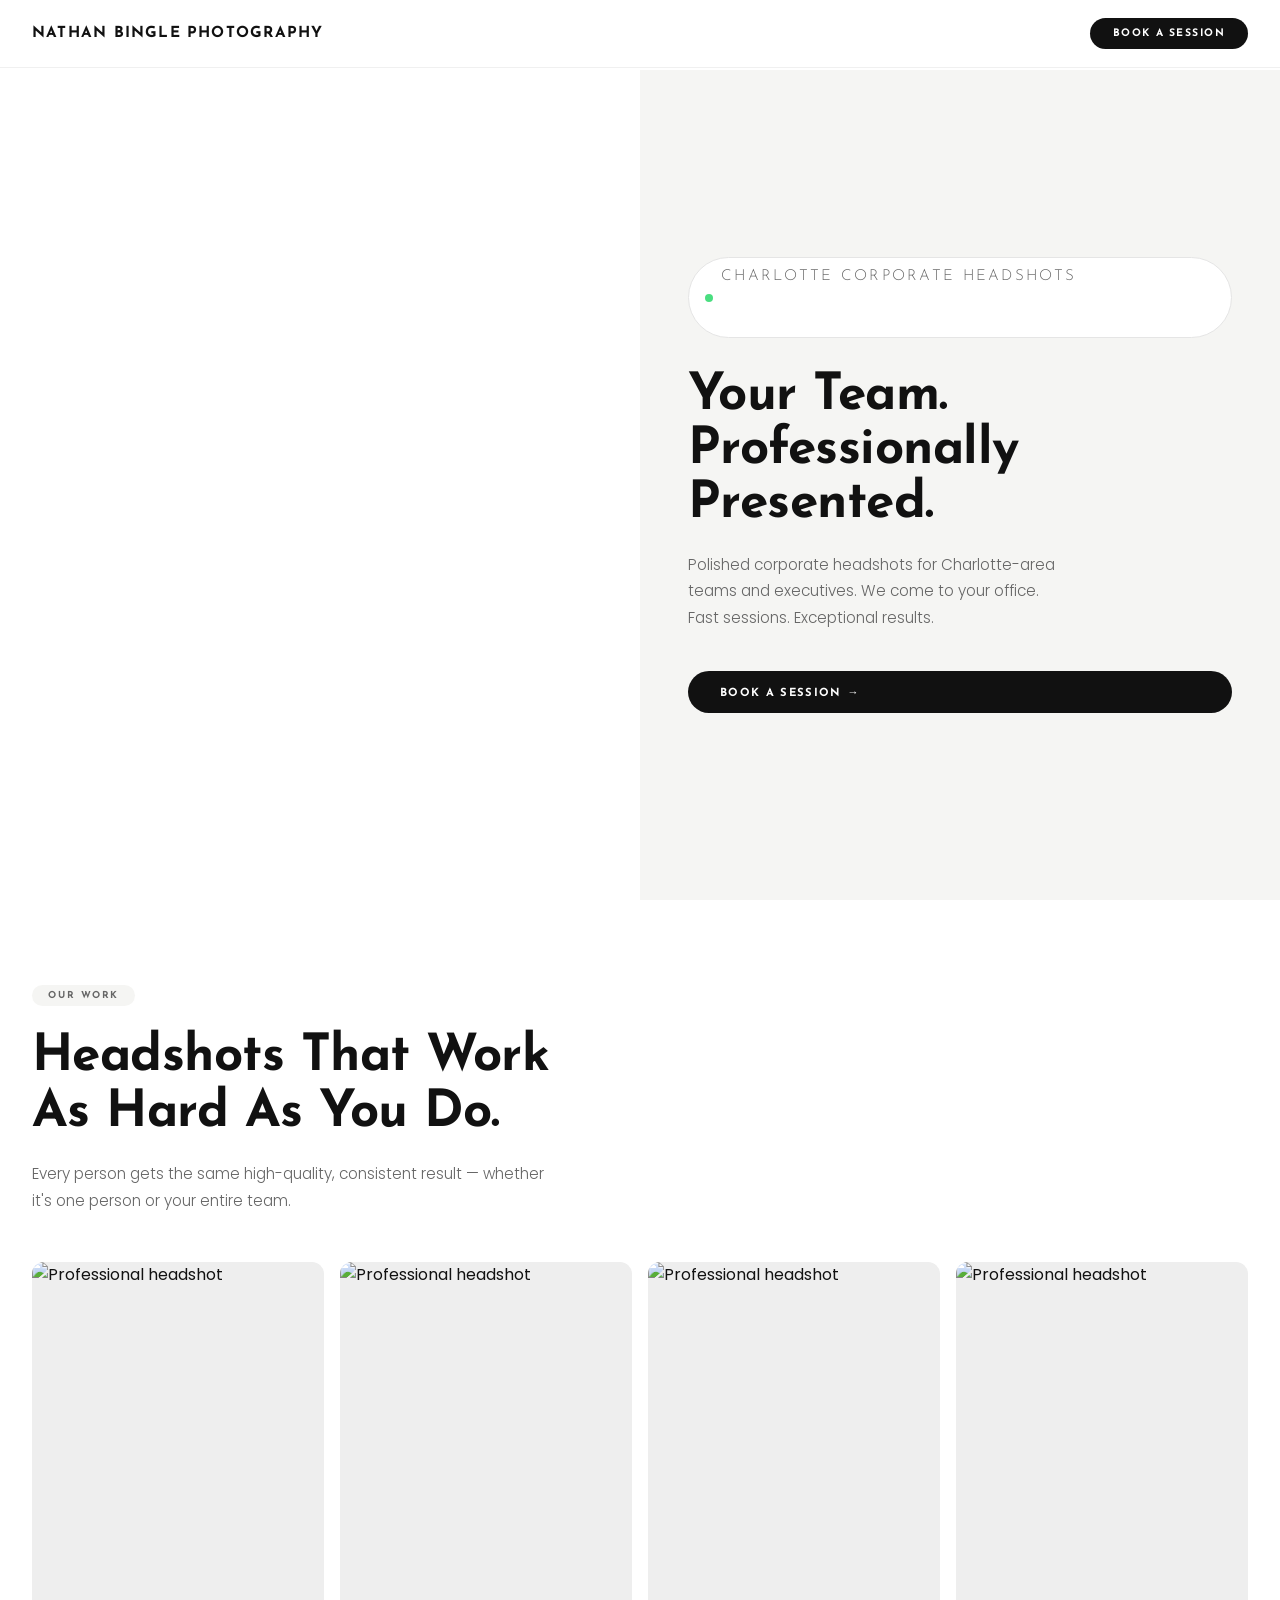
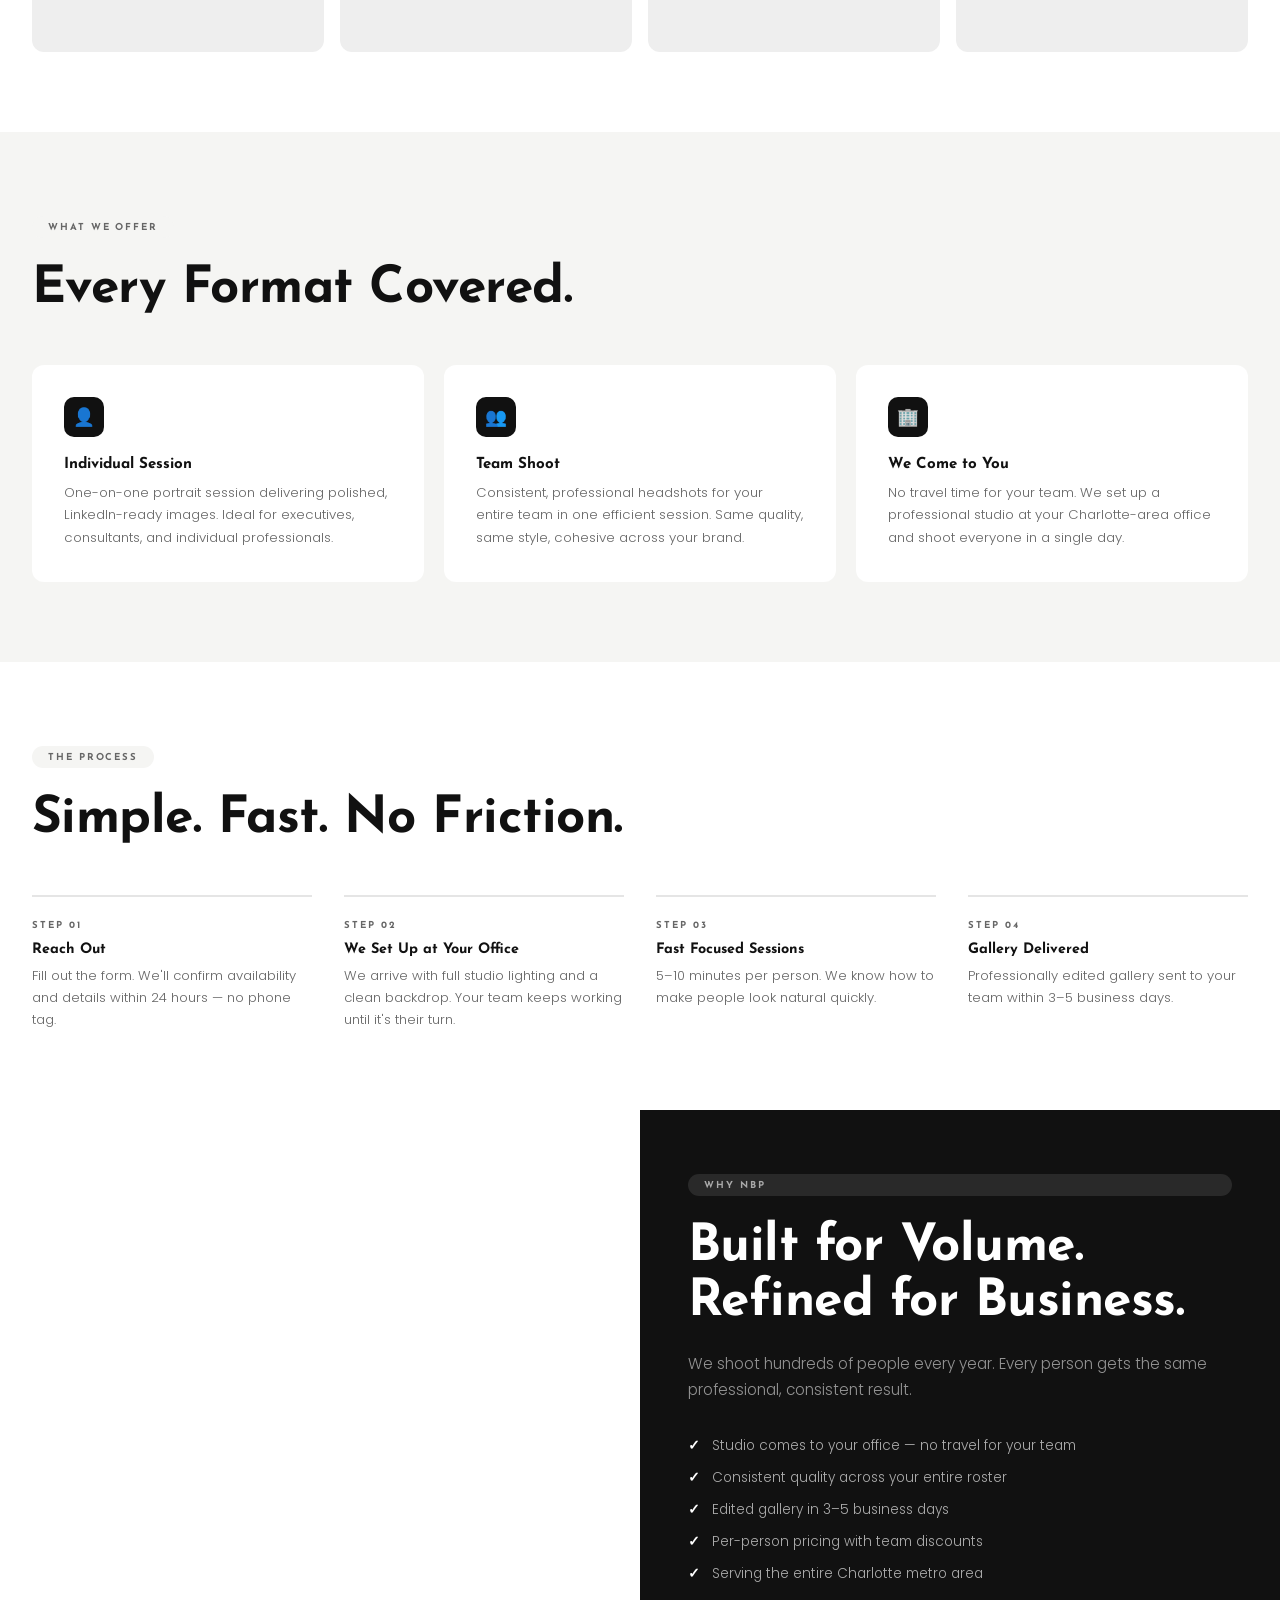
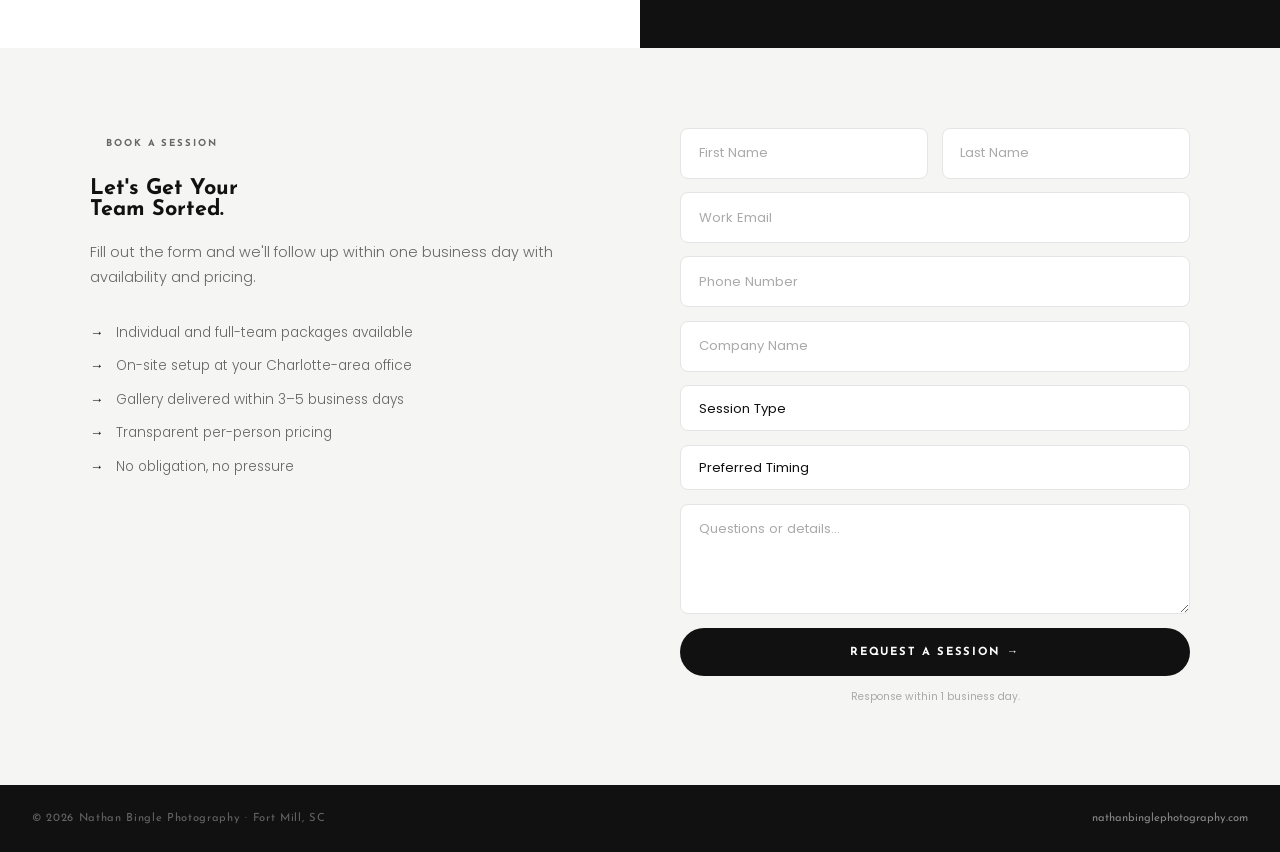
==== commit 510c9815: "Rebuild all 4 pages — Josefin Sans/Poppins fonts, real NBP images from Drive, Refit-inspired design" ====
--- a/corporate-headshots.html
+++ b/corporate-headshots.html
@@ -4,202 +4,166 @@
 <meta charset="UTF-8">
 <meta name="viewport" content="width=device-width, initial-scale=1.0">
 <title>Corporate Headshots Charlotte | Nathan Bingle Photography</title>
-<link href="https://fonts.googleapis.com/css2?family=Playfair+Display:ital,wght@0,700;0,900;1,700&family=Inter:wght@300;400;500;600&display=swap" rel="stylesheet">
+<link href="https://fonts.googleapis.com/css2?family=Josefin+Sans:wght@300;400;600;700&family=Poppins:wght@300;400;500;600&display=swap" rel="stylesheet">
 <style>
 *,*::before,*::after{box-sizing:border-box;margin:0;padding:0}
-:root{--black:#0A0A0A;--white:#FFFFFF;--off-white:#F8F6F2;--gray:#6B6B6B;--light:#EBEBEB}
-body{background:var(--white);color:var(--black);font-family:'Inter',sans-serif;overflow-x:hidden}
-nav{position:fixed;top:0;left:0;right:0;z-index:100;display:flex;align-items:center;justify-content:space-between;padding:1.25rem 2.5rem;background:rgba(255,255,255,0.95);backdrop-filter:blur(8px);border-bottom:1px solid var(--light)}
-.nav-logo{font-family:'Playfair Display',serif;font-size:1rem;font-weight:700}
-.nav-cta{background:var(--black);color:var(--white);font-size:0.7rem;font-weight:600;letter-spacing:0.12em;text-transform:uppercase;padding:0.65rem 1.5rem;text-decoration:none;transition:background 0.2s}
+:root{--black:#111;--white:#fff;--off:#F5F5F3;--gray:#666;--light:#E5E5E5;--radius:12px}
+body{background:var(--white);color:var(--black);font-family:'Poppins',sans-serif;overflow-x:hidden}
+nav{position:fixed;top:0;left:0;right:0;z-index:100;display:flex;align-items:center;justify-content:space-between;padding:1.1rem 2rem;background:rgba(255,255,255,0.92);backdrop-filter:blur(12px);border-bottom:1px solid rgba(0,0,0,0.06)}
+.logo{font-family:'Josefin Sans',sans-serif;font-size:0.95rem;font-weight:700;letter-spacing:0.08em;text-transform:uppercase}
+.nav-cta{background:var(--black);color:#fff;font-family:'Josefin Sans',sans-serif;font-size:0.65rem;font-weight:700;letter-spacing:0.15em;text-transform:uppercase;padding:0.65rem 1.4rem;border-radius:50px;text-decoration:none;transition:background 0.2s}
 .nav-cta:hover{background:#333}
-
-/* HERO - magazine cover style */
-.hero{height:100vh;display:grid;grid-template-columns:55% 45%;padding-top:70px}
+.hero{height:100vh;position:relative;overflow:hidden;display:grid;grid-template-columns:1fr 1fr;padding-top:70px}
 .hero-left{position:relative;overflow:hidden}
-.hero-img{width:100%;height:100%;object-fit:cover;background:url('https://images.unsplash.com/photo-1560250097-0b93528c311a?w=900&q=80') center/cover no-repeat}
-.hero-right{background:var(--off-white);display:flex;flex-direction:column;justify-content:center;padding:4rem 3.5rem}
-.hero-tag{font-size:0.6rem;font-weight:600;letter-spacing:0.3em;text-transform:uppercase;color:var(--gray);margin-bottom:2rem}
-.hero-right h1{font-family:'Playfair Display',serif;font-size:clamp(2.5rem,4vw,4rem);font-weight:900;line-height:1.05;letter-spacing:-0.02em;margin-bottom:1.75rem}
-.hero-right h1 em{font-style:italic}
-.hero-right p{font-size:0.95rem;color:var(--gray);line-height:1.8;margin-bottom:2.5rem;font-weight:300;max-width:360px}
-.hero-right a{background:var(--black);color:#fff;font-size:0.7rem;font-weight:600;letter-spacing:0.15em;text-transform:uppercase;padding:1rem 2.25rem;text-decoration:none;display:inline-block;transition:background 0.2s;align-self:flex-start}
-.hero-right a:hover{background:#333}
-.hero-caption{position:absolute;bottom:2rem;left:2rem;font-size:0.6rem;color:rgba(255,255,255,0.7);letter-spacing:0.1em;text-transform:uppercase}
-
-/* SERVICES */
-.services{padding:6rem 2.5rem;background:var(--white)}
-.services-header{margin-bottom:3.5rem}
-.services-header .eyebrow{font-size:0.6rem;font-weight:600;letter-spacing:0.3em;text-transform:uppercase;color:var(--gray);margin-bottom:1rem}
-.services-header h2{font-family:'Playfair Display',serif;font-size:clamp(2rem,4vw,3.5rem);font-weight:900;letter-spacing:-0.02em;max-width:600px;line-height:1.1}
-.services-grid{display:grid;grid-template-columns:repeat(3,1fr);gap:0;border:1px solid var(--light)}
-.service{padding:2.5rem 2rem;border-right:1px solid var(--light)}
-.service:last-child{border-right:none}
-.service-num{font-size:0.6rem;letter-spacing:0.2em;color:var(--gray);margin-bottom:1.5rem;text-transform:uppercase}
-.service h3{font-family:'Playfair Display',serif;font-size:1.35rem;font-weight:700;margin-bottom:0.85rem;line-height:1.2}
-.service p{font-size:0.85rem;color:var(--gray);line-height:1.7;font-weight:300}
-
-/* FULL WIDTH PHOTO */
-.photo-break{height:55vh;background:url('https://images.unsplash.com/photo-1600880292203-757bb62b4baf?w=1600&q=80') center 30%/cover no-repeat;position:relative}
-.photo-break-caption{position:absolute;bottom:2rem;right:2rem;font-size:0.6rem;color:rgba(255,255,255,0.6);letter-spacing:0.15em;text-transform:uppercase;background:rgba(0,0,0,0.4);padding:0.5rem 0.75rem}
-
-/* PROCESS - horizontal timeline */
-.process{background:var(--off-white);padding:6rem 2.5rem}
-.process h2{font-family:'Playfair Display',serif;font-size:clamp(2rem,3.5vw,3rem);font-weight:900;letter-spacing:-0.02em;margin-bottom:3.5rem}
-.timeline{display:grid;grid-template-columns:repeat(4,1fr);gap:0;position:relative}
-.timeline::before{content:'';position:absolute;top:1.25rem;left:0;right:0;height:1px;background:var(--light)}
-.tl-item{padding-top:3rem;padding-right:2rem}
-.tl-dot{width:0.6rem;height:0.6rem;background:var(--black);border-radius:50%;position:absolute;top:1rem;margin-top:-0.3rem}
-.tl-num{font-size:0.6rem;font-weight:600;letter-spacing:0.2em;text-transform:uppercase;color:var(--gray);margin-bottom:0.75rem}
-.tl-item h3{font-size:0.9rem;font-weight:600;margin-bottom:0.5rem}
-.tl-item p{font-size:0.8rem;color:var(--gray);line-height:1.65;font-weight:300}
-
-/* SPLIT - why NBP */
-.why-split{display:grid;grid-template-columns:1fr 1fr}
-.why-img{background:url('https://images.unsplash.com/photo-1521737604893-d14cc237f11d?w=900&q=80') center/cover no-repeat;min-height:500px}
-.why-content{padding:5rem 4rem;background:var(--black);display:flex;flex-direction:column;justify-content:center}
-.why-content .eyebrow{font-size:0.6rem;font-weight:600;letter-spacing:0.3em;text-transform:uppercase;color:rgba(255,255,255,0.4);margin-bottom:1.5rem}
-.why-content h2{font-family:'Playfair Display',serif;font-size:clamp(2rem,3vw,2.75rem);color:#fff;font-weight:900;line-height:1.1;letter-spacing:-0.02em;margin-bottom:2.5rem}
-.why-list{list-style:none;display:flex;flex-direction:column;gap:1.25rem}
-.why-list li{font-size:0.85rem;color:rgba(255,255,255,0.65);line-height:1.6;display:flex;gap:0.85rem;font-weight:300}
-.why-list li::before{content:'→';color:#fff;flex-shrink:0;font-size:0.75rem;padding-top:0.1rem}
-
-/* FORM */
-.form-section{padding:6rem 2.5rem;background:var(--white)}
-.form-section h2{font-family:'Playfair Display',serif;font-size:clamp(2rem,3.5vw,3rem);font-weight:900;letter-spacing:-0.02em;margin-bottom:0.75rem}
-.form-section .form-desc{font-size:0.9rem;color:var(--gray);margin-bottom:3rem;font-weight:300}
-.form-wrap{display:grid;grid-template-columns:1fr 1fr;gap:5rem;align-items:start}
+.hero-left-bg{position:absolute;inset:0;background:url('https://drive.google.com/uc?export=view&id=16Af73ZL_1Y2xUwHhWo-HuhLc-b_FcXqG') center/cover no-repeat}
+.hero-right{background:var(--off);display:flex;flex-direction:column;justify-content:center;padding:3.5rem 3rem}
+.hero-badge{display:inline-flex;align-items:center;gap:0.5rem;background:#fff;border:1px solid var(--light);border-radius:50px;padding:0.4rem 1rem;margin-bottom:2rem}
+.hero-badge span{width:8px;height:8px;background:#4ade80;border-radius:50%}
+.hero-badge p{font-family:'Josefin Sans',sans-serif;font-size:0.6rem;font-weight:700;letter-spacing:0.15em;text-transform:uppercase;color:var(--gray)}
+.hero-right h1{font-family:'Josefin Sans',sans-serif;font-size:clamp(2.5rem,4vw,3.75rem);font-weight:700;line-height:1.05;letter-spacing:-0.01em;margin-bottom:1.25rem}
+.hero-right p{font-size:0.95rem;color:var(--gray);line-height:1.75;margin-bottom:2.5rem;font-weight:300;max-width:380px}
+.btn-black{background:var(--black);color:#fff;font-family:'Josefin Sans',sans-serif;font-size:0.7rem;font-weight:700;letter-spacing:0.12em;text-transform:uppercase;padding:0.9rem 2rem;border-radius:50px;text-decoration:none;display:inline-block;transition:background 0.2s}
+.btn-black:hover{background:#333}
+.section{padding:5rem 2rem}
+.section-tag{display:inline-block;background:var(--off);border-radius:50px;font-family:'Josefin Sans',sans-serif;font-size:0.6rem;font-weight:700;letter-spacing:0.2em;text-transform:uppercase;padding:0.4rem 1rem;margin-bottom:1.5rem;color:var(--gray)}
+h2{font-family:'Josefin Sans',sans-serif;font-size:clamp(2rem,4vw,3.25rem);font-weight:700;line-height:1.08;letter-spacing:-0.01em;margin-bottom:1.25rem}
+.section-sub{font-size:0.95rem;color:var(--gray);line-height:1.75;max-width:520px;font-weight:300}
+.img-scroll{display:grid;grid-template-columns:repeat(4,1fr);gap:1rem;margin-top:3rem}
+.img-scroll-item{border-radius:var(--radius);overflow:hidden;aspect-ratio:3/4;background:#eee}
+.img-scroll-item img{width:100%;height:100%;object-fit:cover;display:block;transition:transform 0.4s}
+.img-scroll-item:hover img{transform:scale(1.04)}
+.services-section{background:var(--off);padding:5rem 2rem}
+.services-grid{display:grid;grid-template-columns:repeat(3,1fr);gap:1.25rem;margin-top:3rem}
+.service-card{background:var(--white);border-radius:var(--radius);padding:2rem}
+.service-icon{width:40px;height:40px;background:var(--black);border-radius:10px;margin-bottom:1.25rem;display:flex;align-items:center;justify-content:center;color:#fff;font-size:1.1rem}
+.service-card h3{font-family:'Josefin Sans',sans-serif;font-size:0.95rem;font-weight:700;margin-bottom:0.6rem}
+.service-card p{font-size:0.83rem;color:var(--gray);line-height:1.7;font-weight:300}
+.process-section{padding:5rem 2rem}
+.steps{display:grid;grid-template-columns:repeat(4,1fr);gap:2rem;margin-top:3rem}
+.step{padding-top:1.5rem;border-top:2px solid var(--light)}
+.step-num{font-family:'Josefin Sans',sans-serif;font-size:0.6rem;font-weight:700;letter-spacing:0.2em;text-transform:uppercase;color:var(--gray);margin-bottom:0.75rem}
+.step h3{font-family:'Josefin Sans',sans-serif;font-size:0.9rem;font-weight:700;margin-bottom:0.5rem}
+.step p{font-size:0.82rem;color:var(--gray);line-height:1.65;font-weight:300}
+.split{display:grid;grid-template-columns:1fr 1fr;min-height:500px}
+.split-img{background-size:cover;background-position:center top}
+.split-content{padding:4rem 3rem;background:var(--black);display:flex;flex-direction:column;justify-content:center}
+.split-content .section-tag{background:rgba(255,255,255,0.1);color:rgba(255,255,255,0.6)}
+.split-content h2{color:#fff}
+.split-content .section-sub{color:rgba(255,255,255,0.55);max-width:100%}
+.check-list{list-style:none;margin-top:2rem;display:flex;flex-direction:column;gap:0.75rem}
+.check-list li{font-size:0.85rem;color:rgba(255,255,255,0.65);display:flex;gap:0.75rem;font-weight:300}
+.check-list li::before{content:'✓';color:#fff;font-weight:700;flex-shrink:0}
+.form-section{padding:5rem 2rem;background:var(--off)}
+.form-wrap{display:grid;grid-template-columns:1fr 1fr;gap:5rem;max-width:1100px;margin:0 auto}
 form{display:flex;flex-direction:column;gap:0.85rem}
 .form-row{display:grid;grid-template-columns:1fr 1fr;gap:0.85rem}
-input,select,textarea{background:var(--off-white);border:1px solid var(--light);color:var(--black);font-family:'Inter',sans-serif;font-size:0.8rem;padding:0.9rem 1rem;width:100%;outline:none;transition:border-color 0.2s}
+input,select,textarea{background:#fff;border:1.5px solid var(--light);color:var(--black);font-family:'Poppins',sans-serif;font-size:0.82rem;padding:0.9rem 1.1rem;width:100%;outline:none;border-radius:8px;transition:border-color 0.2s;-webkit-appearance:none}
 input::placeholder,textarea::placeholder{color:#aaa}
 input:focus,select:focus,textarea:focus{border-color:var(--black)}
-select{appearance:none;cursor:pointer}
+select{cursor:pointer}
 textarea{resize:vertical;min-height:110px}
-.submit-btn{background:var(--black);color:#fff;font-family:'Inter',sans-serif;font-size:0.7rem;font-weight:700;letter-spacing:0.15em;text-transform:uppercase;padding:1.1rem;border:none;cursor:pointer;transition:background 0.2s;margin-top:0.5rem}
+.submit-btn{background:var(--black);color:#fff;font-family:'Josefin Sans',sans-serif;font-size:0.7rem;font-weight:700;letter-spacing:0.15em;text-transform:uppercase;padding:1.1rem;border:none;cursor:pointer;border-radius:50px;transition:background 0.2s}
 .submit-btn:hover{background:#333}
 .form-note{font-size:0.65rem;color:#aaa;text-align:center}
-.form-aside{padding-top:1rem}
-.form-aside h3{font-family:'Playfair Display',serif;font-size:1.5rem;font-weight:700;margin-bottom:1.25rem}
-.form-aside ul{list-style:none;display:flex;flex-direction:column;gap:1rem}
-.form-aside ul li{font-size:0.85rem;color:var(--gray);display:flex;gap:0.75rem;line-height:1.5;font-weight:300}
-.form-aside ul li::before{content:'✓';color:var(--black);font-weight:700;flex-shrink:0}
-
-footer{padding:1.75rem 2.5rem;border-top:1px solid var(--light);display:flex;justify-content:space-between;align-items:center;flex-wrap:wrap;gap:1rem}
-footer p{font-size:0.65rem;color:var(--gray);letter-spacing:0.08em}
-footer a{color:var(--black);text-decoration:none;font-size:0.65rem}
-
+.form-aside h3{font-family:'Josefin Sans',sans-serif;font-size:1.35rem;font-weight:700;margin-bottom:1.25rem}
+.form-aside ul{list-style:none;display:flex;flex-direction:column;gap:0.85rem}
+.form-aside ul li{font-size:0.85rem;color:var(--gray);display:flex;gap:0.75rem;font-weight:300}
+.form-aside ul li::before{content:'→';color:var(--black);font-weight:700;flex-shrink:0}
+footer{background:var(--black);padding:1.75rem 2rem;display:flex;justify-content:space-between;align-items:center;flex-wrap:wrap;gap:1rem}
+footer p{font-size:0.7rem;color:rgba(255,255,255,0.35);font-family:'Josefin Sans',sans-serif;letter-spacing:0.06em}
+footer a{color:rgba(255,255,255,0.5);text-decoration:none;font-size:0.7rem;font-family:'Josefin Sans',sans-serif}
 @media(max-width:900px){
-  .hero{grid-template-columns:1fr;height:auto}
-  .hero-left{height:55vh}
-  .hero-right{padding:3rem 2rem}
-  .services-grid{grid-template-columns:1fr}
-  .service{border-right:none;border-bottom:1px solid var(--light)}
-  .timeline{grid-template-columns:1fr 1fr}
-  .why-split{grid-template-columns:1fr}
-  .why-img{min-height:40vh}
+  .hero{grid-template-columns:1fr;height:auto}.hero-left{height:55vw}.hero-right{padding:3rem 1.5rem}
+  .img-scroll{grid-template-columns:1fr 1fr}.services-grid{grid-template-columns:1fr}
+  .steps{grid-template-columns:1fr 1fr}.split{grid-template-columns:1fr}.split-img{height:50vw}
   .form-wrap{grid-template-columns:1fr;gap:3rem}
 }
 @media(max-width:600px){
-  nav{padding:1rem 1.25rem}
-  .services,.process,.form-section{padding-left:1.25rem;padding-right:1.25rem}
-  .timeline{grid-template-columns:1fr}
-  .form-row{grid-template-columns:1fr}
+  nav{padding:1rem 1.25rem}.section,.process-section,.form-section,.services-section{padding:3.5rem 1.25rem}
+  .steps{grid-template-columns:1fr}.form-row{grid-template-columns:1fr}
   footer{padding:1.25rem;flex-direction:column;align-items:flex-start}
 }
 </style>
 </head>
 <body>
 <nav>
-  <div class="nav-logo">Nathan Bingle Photography</div>
+  <div class="logo">Nathan Bingle Photography</div>
   <a href="#contact" class="nav-cta">Book a Session</a>
 </nav>
 
 <div class="hero">
-  <div class="hero-left">
-    <div class="hero-img"></div>
-    <div class="hero-caption">Charlotte Corporate Headshots</div>
-  </div>
+  <div class="hero-left"><div class="hero-left-bg"></div></div>
   <div class="hero-right">
-    <div class="hero-tag">Professional Headshots · Charlotte, NC</div>
-    <h1>Your Team.<br><em>Professionally</em><br>Presented.</h1>
-    <p>Polished corporate headshots for Charlotte-area teams, executives, and professionals. We come to your office. Fast sessions. Exceptional results.</p>
-    <a href="#contact">Book a Session</a>
+    <div class="hero-badge"><span></span><p>Charlotte Corporate Headshots</p></div>
+    <h1>Your Team.<br>Professionally<br>Presented.</h1>
+    <p>Polished corporate headshots for Charlotte-area teams and executives. We come to your office. Fast sessions. Exceptional results.</p>
+    <a href="#contact" class="btn-black">Book a Session →</a>
   </div>
 </div>
 
-<div class="services">
-  <div class="services-header">
-    <p class="eyebrow">What We Offer</p>
-    <h2>Every Format, One Photographer.</h2>
+<section class="section">
+  <div class="section-tag">Our Work</div>
+  <h2>Headshots That Work<br>As Hard As You Do.</h2>
+  <p class="section-sub">Every person gets the same high-quality, consistent result — whether it's one person or your entire team.</p>
+  <div class="img-scroll">
+    <div class="img-scroll-item"><img src="https://drive.google.com/uc?export=view&id=1v3UuHzO5ramWM6R3Bs6_3hp7i5yknny9" alt="Professional headshot" loading="lazy"></div>
+    <div class="img-scroll-item"><img src="https://drive.google.com/uc?export=view&id=1gSCkWqhU6B8guNjuR4Ac3J6ZAU4ke4I9" alt="Professional headshot" loading="lazy"></div>
+    <div class="img-scroll-item"><img src="https://drive.google.com/uc?export=view&id=19VsZHUlOizRLNjyaHTxlWQXCd0BhfWhC" alt="Professional headshot" loading="lazy"></div>
+    <div class="img-scroll-item"><img src="https://drive.google.com/uc?export=view&id=149dd-YMiBxZRWz1tgS9bST0Qy4A-_pw0" alt="Professional headshot" loading="lazy"></div>
   </div>
+</section>
+
+<section class="services-section">
+  <div class="section-tag">What We Offer</div>
+  <h2>Every Format Covered.</h2>
   <div class="services-grid">
-    <div class="service">
-      <div class="service-num">01 · Individual</div>
-      <h3>Personal Headshot Session</h3>
-      <p>One-on-one portrait session delivering polished, LinkedIn-ready images. Ideal for executives, consultants, and individual professionals.</p>
-    </div>
-    <div class="service">
-      <div class="service-num">02 · Team</div>
-      <h3>Corporate Team Shoot</h3>
-      <p>Consistent, professional headshots for your entire team in one efficient session. Same quality, same style, same background — cohesive across your brand.</p>
-    </div>
-    <div class="service">
-      <div class="service-num">03 · On-Site</div>
-      <h3>We Come to Your Office</h3>
-      <p>No travel time for your team. We set up a professional studio at your location and photograph everyone in one day — anywhere in the Charlotte metro.</p>
-    </div>
+    <div class="service-card"><div class="service-icon">👤</div><h3>Individual Session</h3><p>One-on-one portrait session delivering polished, LinkedIn-ready images. Ideal for executives, consultants, and individual professionals.</p></div>
+    <div class="service-card"><div class="service-icon">👥</div><h3>Team Shoot</h3><p>Consistent, professional headshots for your entire team in one efficient session. Same quality, same style, cohesive across your brand.</p></div>
+    <div class="service-card"><div class="service-icon">🏢</div><h3>We Come to You</h3><p>No travel time for your team. We set up a professional studio at your Charlotte-area office and shoot everyone in a single day.</p></div>
   </div>
-</div>
+</section>
 
-<div class="photo-break">
-  <div class="photo-break-caption">Charlotte · Fort Mill · Rock Hill</div>
-</div>
+<section class="process-section">
+  <div class="section-tag">The Process</div>
+  <h2>Simple. Fast. No Friction.</h2>
+  <div class="steps">
+    <div class="step"><div class="step-num">Step 01</div><h3>Reach Out</h3><p>Fill out the form. We'll confirm availability and details within 24 hours — no phone tag.</p></div>
+    <div class="step"><div class="step-num">Step 02</div><h3>We Set Up at Your Office</h3><p>We arrive with full studio lighting and a clean backdrop. Your team keeps working until it's their turn.</p></div>
+    <div class="step"><div class="step-num">Step 03</div><h3>Fast Focused Sessions</h3><p>5–10 minutes per person. We know how to make people look natural quickly.</p></div>
+    <div class="step"><div class="step-num">Step 04</div><h3>Gallery Delivered</h3><p>Professionally edited gallery sent to your team within 3–5 business days.</p></div>
+  </div>
+</section>
 
-<div class="process">
-  <h2>Simple Process.<br>No Friction.</h2>
-  <div class="timeline">
-    <div class="tl-item">
-      <div class="tl-num">Step 01</div>
-      <h3>Reach Out</h3>
-      <p>Fill out the form below. We'll confirm availability within 24 hours — no phone tag.</p>
-    </div>
-    <div class="tl-item">
-      <div class="tl-num">Step 02</div>
-      <h3>We Set Up at Your Office</h3>
-      <p>We arrive with full studio lighting and a clean backdrop. Your team keeps working until it's their turn.</p>
-    </div>
-    <div class="tl-item">
-      <div class="tl-num">Step 03</div>
-      <h3>Fast Focused Sessions</h3>
-      <p>5–10 minutes per person. We know how to make people look natural and relaxed quickly.</p>
-    </div>
-    <div class="tl-item">
-      <div class="tl-num">Step 04</div>
-      <h3>Gallery Delivered</h3>
-      <p>Professionally edited, download-ready gallery sent to your entire team within 3–5 business days.</p>
-    </div>
-  </div>
-</div>
-
-<div class="why-split">
-  <div class="why-img"></div>
-  <div class="why-content">
-    <p class="eyebrow">Why NBP</p>
+<div class="split">
+  <div class="split-img" style="background-image:url('https://drive.google.com/uc?export=view&id=1VtgW9TWUcukTUY-8TKC-D4N7vExTmdMy')"></div>
+  <div class="split-content">
+    <div class="section-tag">Why NBP</div>
     <h2>Built for Volume.<br>Refined for Business.</h2>
-    <ul class="why-list">
-      <li>We shoot hundreds of people every year — every person gets the same professional, consistent result</li>
-      <li>Studio comes to your office — no coordinating travel for 20 people</li>
-      <li>Edited gallery delivered in 3–5 business days — rush available</li>
-      <li>Transparent per-person pricing with team discounts — no surprise fees</li>
+    <p class="section-sub">We shoot hundreds of people every year. Every person gets the same professional, consistent result.</p>
+    <ul class="check-list">
+      <li>Studio comes to your office — no travel for your team</li>
+      <li>Consistent quality across your entire roster</li>
+      <li>Edited gallery in 3–5 business days</li>
+      <li>Per-person pricing with team discounts</li>
+      <li>Serving the entire Charlotte metro area</li>
     </ul>
   </div>
 </div>
 
 <section id="contact" class="form-section">
-  <h2>Let's Get Your Team Sorted.</h2>
-  <p class="form-desc">Fill out the form and we'll follow up within one business day with availability and pricing.</p>
   <div class="form-wrap">
+    <div class="form-aside">
+      <div class="section-tag">Book a Session</div>
+      <h3>Let's Get Your<br>Team Sorted.</h3>
+      <p style="font-size:0.9rem;color:var(--gray);margin-bottom:2rem;font-weight:300;line-height:1.75">Fill out the form and we'll follow up within one business day with availability and pricing.</p>
+      <ul>
+        <li>Individual and full-team packages available</li>
+        <li>On-site setup at your Charlotte-area office</li>
+        <li>Gallery delivered within 3–5 business days</li>
+        <li>Transparent per-person pricing</li>
+        <li>No obligation, no pressure</li>
+      </ul>
+    </div>
     <form action="https://formspree.io/f/xeepaory" method="POST">
       <input type="hidden" name="_subject" value="Corporate Headshots Inquiry">
       <div class="form-row">
@@ -209,34 +173,12 @@
       <input type="email" name="email" placeholder="Work Email" required>
       <input type="tel" name="phone" placeholder="Phone Number">
       <input type="text" name="company" placeholder="Company Name">
-      <select name="session_type">
-        <option value="" disabled selected>Session Type</option>
-        <option>Individual Headshot</option>
-        <option>Small Team (2–10)</option>
-        <option>Large Team (10+)</option>
-        <option>Not Sure Yet</option>
-      </select>
-      <select name="timing">
-        <option value="" disabled selected>Preferred Timing</option>
-        <option>Within 2 Weeks</option>
-        <option>Within a Month</option>
-        <option>1–3 Months Out</option>
-        <option>Just Exploring</option>
-      </select>
+      <select name="session_type"><option value="" disabled selected>Session Type</option><option>Individual Headshot</option><option>Small Team (2–10)</option><option>Large Team (10+)</option><option>Not Sure Yet</option></select>
+      <select name="timing"><option value="" disabled selected>Preferred Timing</option><option>Within 2 Weeks</option><option>Within a Month</option><option>1–3 Months Out</option><option>Just Exploring</option></select>
       <textarea name="message" placeholder="Questions or details..."></textarea>
       <button type="submit" class="submit-btn">Request a Session →</button>
       <p class="form-note">Response within 1 business day.</p>
     </form>
-    <div class="form-aside">
-      <h3>What to Expect</h3>
-      <ul>
-        <li>Individual and full-team packages available</li>
-        <li>On-site studio setup at your Charlotte-area office</li>
-        <li>Edited gallery delivered within 3–5 business days</li>
-        <li>Transparent, per-person pricing</li>
-        <li>No obligation, no pressure</li>
-      </ul>
-    </div>
   </div>
 </section>
 
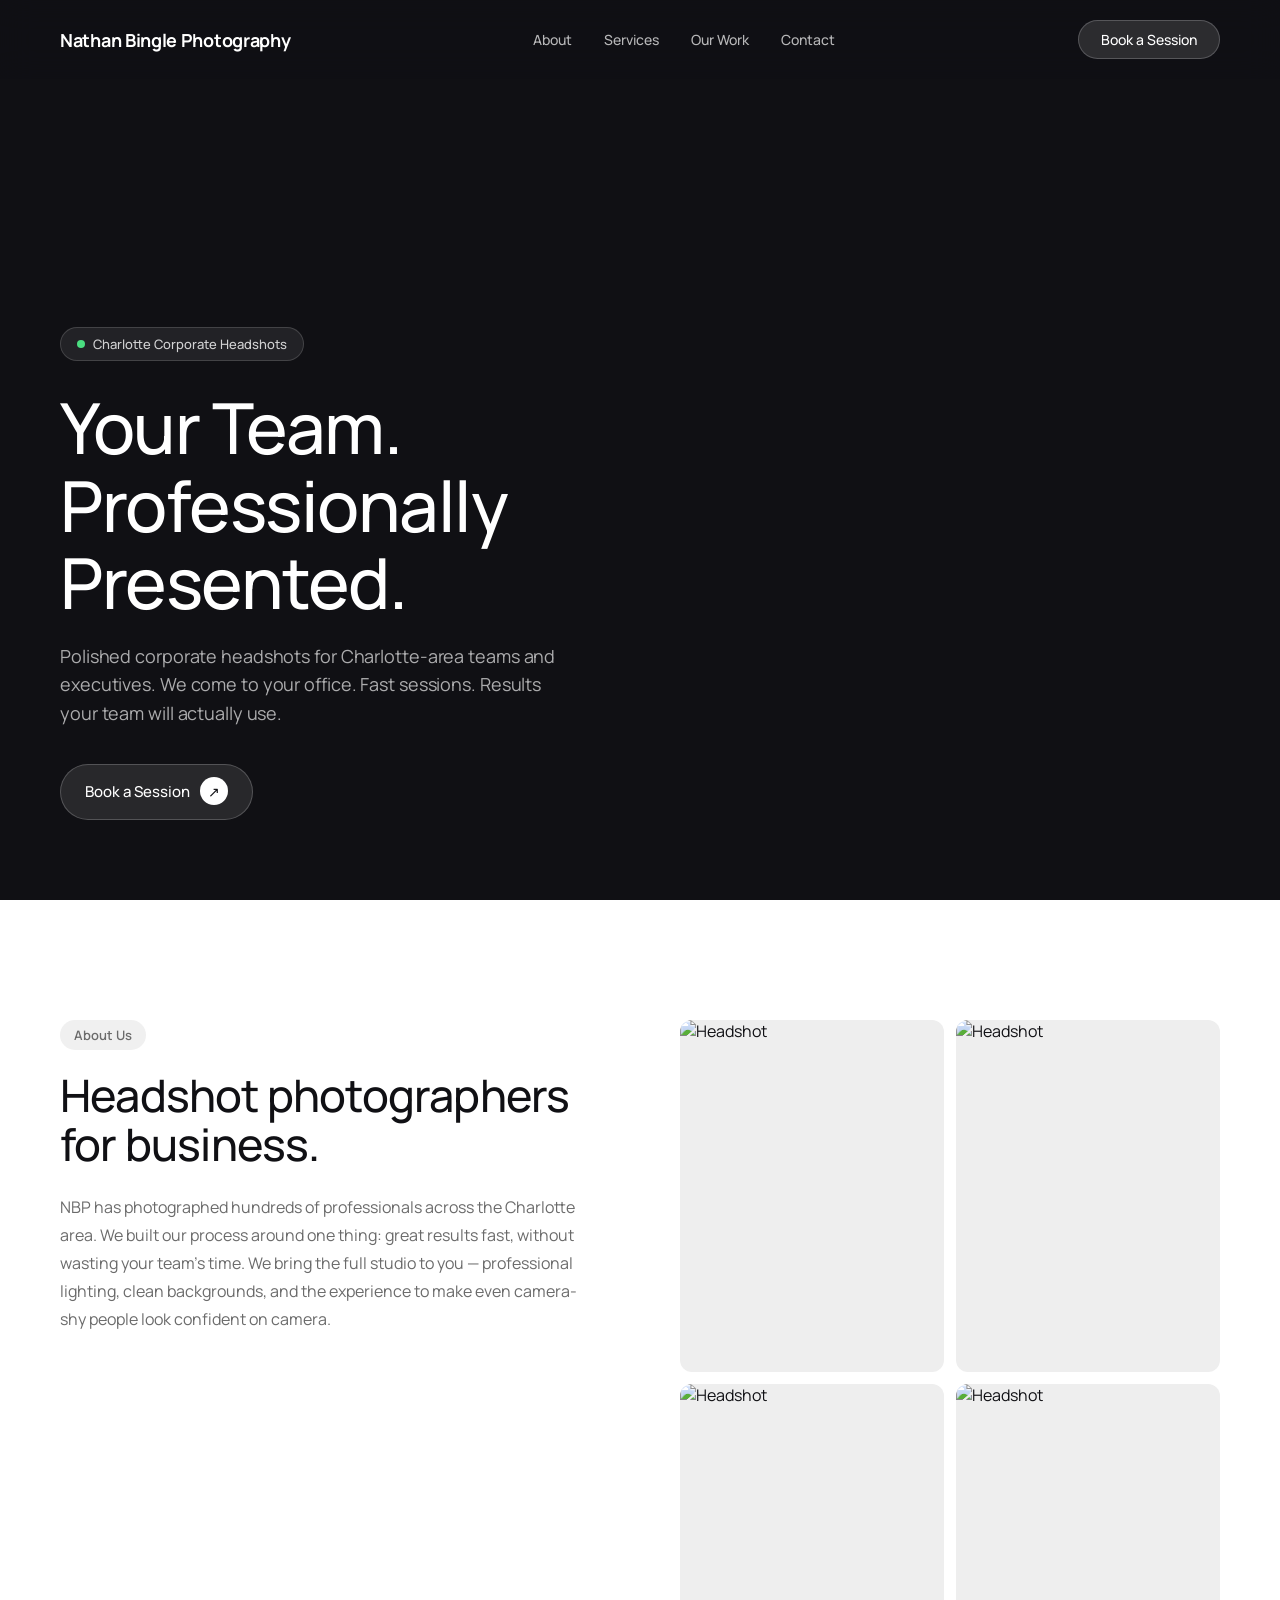
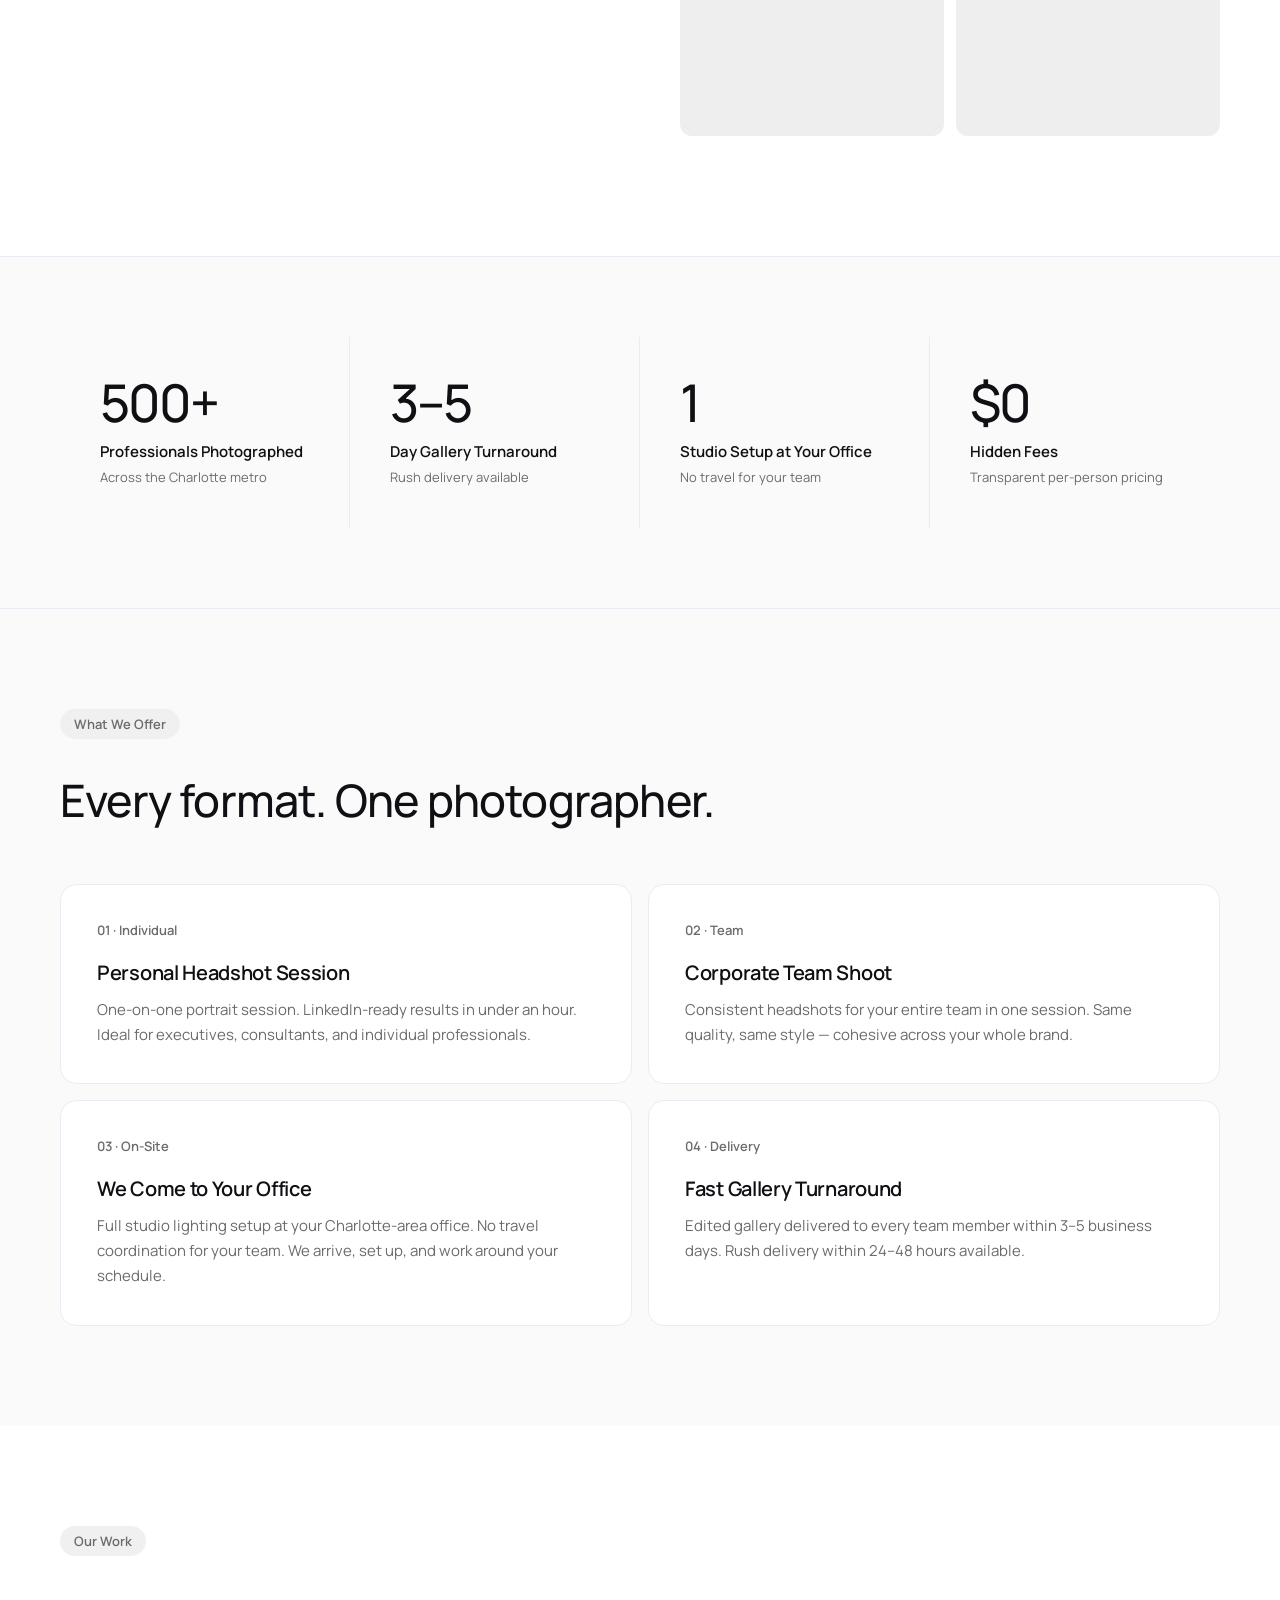
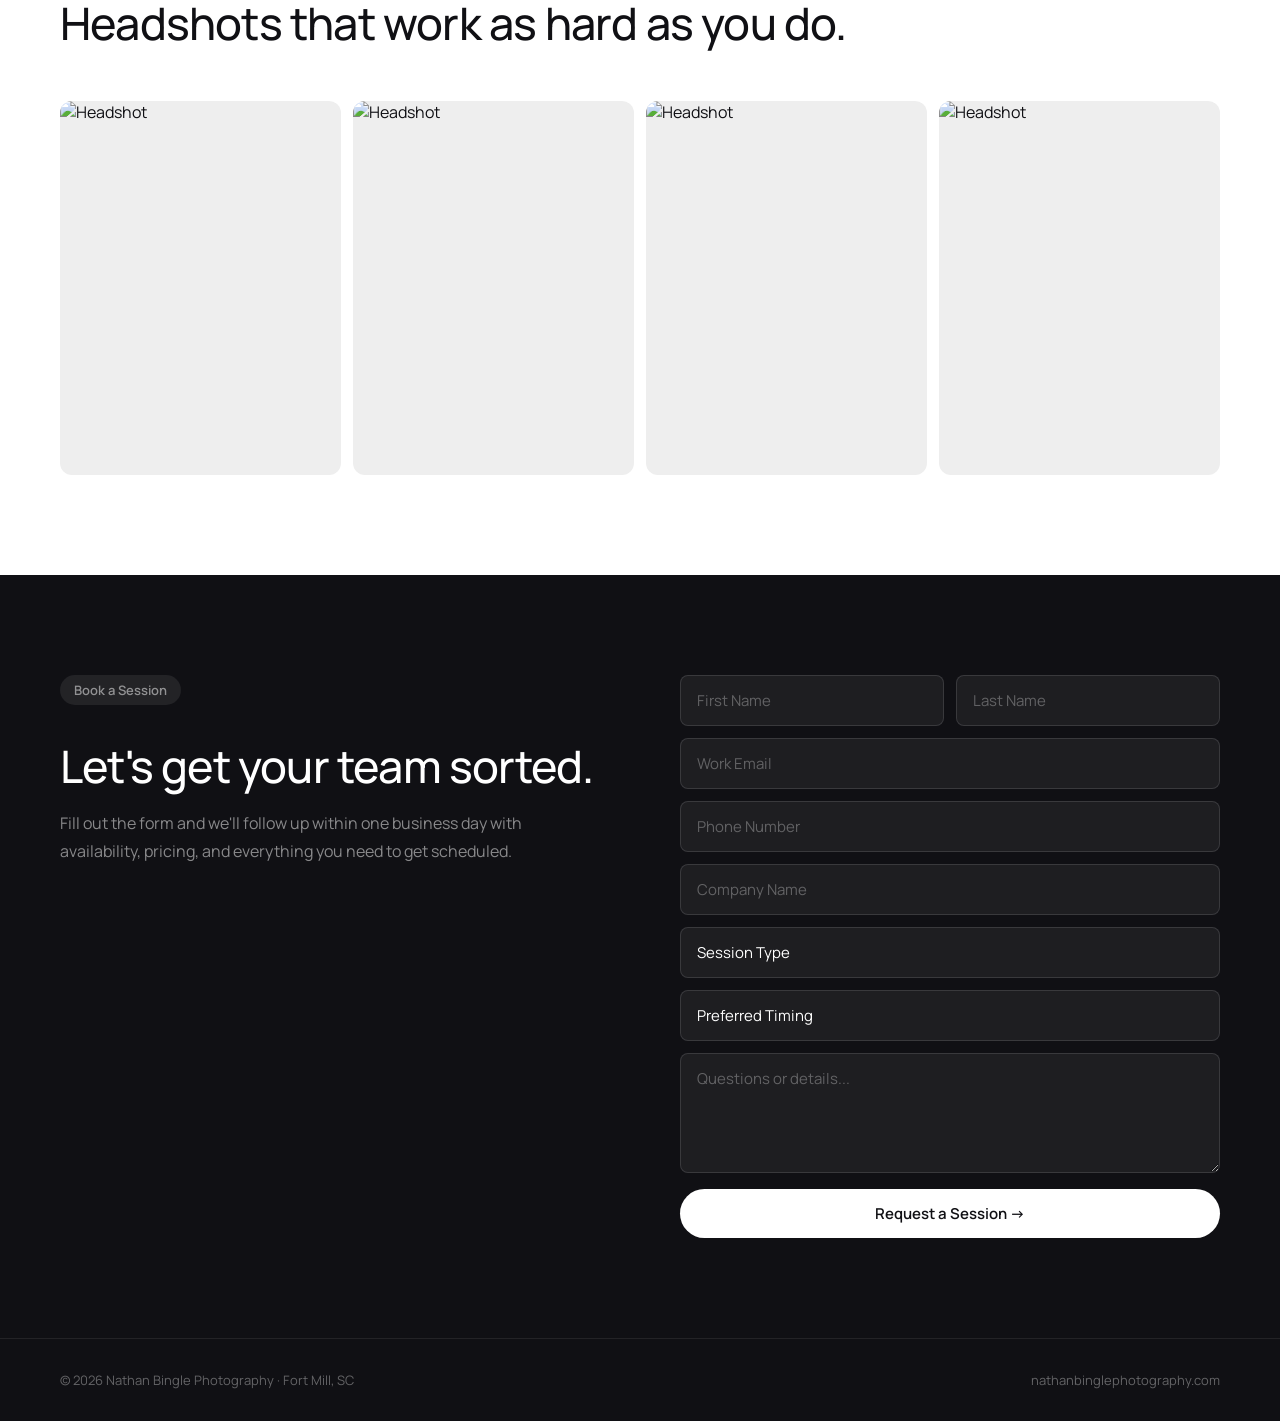
==== commit bdf4b68e: "Rebuild all 4 pages: exact Refit design system — Manrope font, dark #101014 hero, off-white sections" ====
--- a/corporate-headshots.html
+++ b/corporate-headshots.html
@@ -4,165 +4,177 @@
 <meta charset="UTF-8">
 <meta name="viewport" content="width=device-width, initial-scale=1.0">
 <title>Corporate Headshots Charlotte | Nathan Bingle Photography</title>
-<link href="https://fonts.googleapis.com/css2?family=Josefin+Sans:wght@300;400;600;700&family=Poppins:wght@300;400;500;600&display=swap" rel="stylesheet">
+<link href="https://fonts.googleapis.com/css2?family=Manrope:wght@400;500;600;700;800&display=swap" rel="stylesheet">
 <style>
 *,*::before,*::after{box-sizing:border-box;margin:0;padding:0}
-:root{--black:#111;--white:#fff;--off:#F5F5F3;--gray:#666;--light:#E5E5E5;--radius:12px}
-body{background:var(--white);color:var(--black);font-family:'Poppins',sans-serif;overflow-x:hidden}
-nav{position:fixed;top:0;left:0;right:0;z-index:100;display:flex;align-items:center;justify-content:space-between;padding:1.1rem 2rem;background:rgba(255,255,255,0.92);backdrop-filter:blur(12px);border-bottom:1px solid rgba(0,0,0,0.06)}
-.logo{font-family:'Josefin Sans',sans-serif;font-size:0.95rem;font-weight:700;letter-spacing:0.08em;text-transform:uppercase}
-.nav-cta{background:var(--black);color:#fff;font-family:'Josefin Sans',sans-serif;font-size:0.65rem;font-weight:700;letter-spacing:0.15em;text-transform:uppercase;padding:0.65rem 1.4rem;border-radius:50px;text-decoration:none;transition:background 0.2s}
-.nav-cta:hover{background:#333}
-.hero{height:100vh;position:relative;overflow:hidden;display:grid;grid-template-columns:1fr 1fr;padding-top:70px}
-.hero-left{position:relative;overflow:hidden}
-.hero-left-bg{position:absolute;inset:0;background:url('https://drive.google.com/uc?export=view&id=16Af73ZL_1Y2xUwHhWo-HuhLc-b_FcXqG') center/cover no-repeat}
-.hero-right{background:var(--off);display:flex;flex-direction:column;justify-content:center;padding:3.5rem 3rem}
-.hero-badge{display:inline-flex;align-items:center;gap:0.5rem;background:#fff;border:1px solid var(--light);border-radius:50px;padding:0.4rem 1rem;margin-bottom:2rem}
-.hero-badge span{width:8px;height:8px;background:#4ade80;border-radius:50%}
-.hero-badge p{font-family:'Josefin Sans',sans-serif;font-size:0.6rem;font-weight:700;letter-spacing:0.15em;text-transform:uppercase;color:var(--gray)}
-.hero-right h1{font-family:'Josefin Sans',sans-serif;font-size:clamp(2.5rem,4vw,3.75rem);font-weight:700;line-height:1.05;letter-spacing:-0.01em;margin-bottom:1.25rem}
-.hero-right p{font-size:0.95rem;color:var(--gray);line-height:1.75;margin-bottom:2.5rem;font-weight:300;max-width:380px}
-.btn-black{background:var(--black);color:#fff;font-family:'Josefin Sans',sans-serif;font-size:0.7rem;font-weight:700;letter-spacing:0.12em;text-transform:uppercase;padding:0.9rem 2rem;border-radius:50px;text-decoration:none;display:inline-block;transition:background 0.2s}
-.btn-black:hover{background:#333}
-.section{padding:5rem 2rem}
-.section-tag{display:inline-block;background:var(--off);border-radius:50px;font-family:'Josefin Sans',sans-serif;font-size:0.6rem;font-weight:700;letter-spacing:0.2em;text-transform:uppercase;padding:0.4rem 1rem;margin-bottom:1.5rem;color:var(--gray)}
-h2{font-family:'Josefin Sans',sans-serif;font-size:clamp(2rem,4vw,3.25rem);font-weight:700;line-height:1.08;letter-spacing:-0.01em;margin-bottom:1.25rem}
-.section-sub{font-size:0.95rem;color:var(--gray);line-height:1.75;max-width:520px;font-weight:300}
-.img-scroll{display:grid;grid-template-columns:repeat(4,1fr);gap:1rem;margin-top:3rem}
-.img-scroll-item{border-radius:var(--radius);overflow:hidden;aspect-ratio:3/4;background:#eee}
-.img-scroll-item img{width:100%;height:100%;object-fit:cover;display:block;transition:transform 0.4s}
-.img-scroll-item:hover img{transform:scale(1.04)}
-.services-section{background:var(--off);padding:5rem 2rem}
-.services-grid{display:grid;grid-template-columns:repeat(3,1fr);gap:1.25rem;margin-top:3rem}
-.service-card{background:var(--white);border-radius:var(--radius);padding:2rem}
-.service-icon{width:40px;height:40px;background:var(--black);border-radius:10px;margin-bottom:1.25rem;display:flex;align-items:center;justify-content:center;color:#fff;font-size:1.1rem}
-.service-card h3{font-family:'Josefin Sans',sans-serif;font-size:0.95rem;font-weight:700;margin-bottom:0.6rem}
-.service-card p{font-size:0.83rem;color:var(--gray);line-height:1.7;font-weight:300}
-.process-section{padding:5rem 2rem}
-.steps{display:grid;grid-template-columns:repeat(4,1fr);gap:2rem;margin-top:3rem}
-.step{padding-top:1.5rem;border-top:2px solid var(--light)}
-.step-num{font-family:'Josefin Sans',sans-serif;font-size:0.6rem;font-weight:700;letter-spacing:0.2em;text-transform:uppercase;color:var(--gray);margin-bottom:0.75rem}
-.step h3{font-family:'Josefin Sans',sans-serif;font-size:0.9rem;font-weight:700;margin-bottom:0.5rem}
-.step p{font-size:0.82rem;color:var(--gray);line-height:1.65;font-weight:300}
-.split{display:grid;grid-template-columns:1fr 1fr;min-height:500px}
-.split-img{background-size:cover;background-position:center top}
-.split-content{padding:4rem 3rem;background:var(--black);display:flex;flex-direction:column;justify-content:center}
-.split-content .section-tag{background:rgba(255,255,255,0.1);color:rgba(255,255,255,0.6)}
-.split-content h2{color:#fff}
-.split-content .section-sub{color:rgba(255,255,255,0.55);max-width:100%}
-.check-list{list-style:none;margin-top:2rem;display:flex;flex-direction:column;gap:0.75rem}
-.check-list li{font-size:0.85rem;color:rgba(255,255,255,0.65);display:flex;gap:0.75rem;font-weight:300}
-.check-list li::before{content:'✓';color:#fff;font-weight:700;flex-shrink:0}
-.form-section{padding:5rem 2rem;background:var(--off)}
-.form-wrap{display:grid;grid-template-columns:1fr 1fr;gap:5rem;max-width:1100px;margin:0 auto}
-form{display:flex;flex-direction:column;gap:0.85rem}
-.form-row{display:grid;grid-template-columns:1fr 1fr;gap:0.85rem}
-input,select,textarea{background:#fff;border:1.5px solid var(--light);color:var(--black);font-family:'Poppins',sans-serif;font-size:0.82rem;padding:0.9rem 1.1rem;width:100%;outline:none;border-radius:8px;transition:border-color 0.2s;-webkit-appearance:none}
-input::placeholder,textarea::placeholder{color:#aaa}
-input:focus,select:focus,textarea:focus{border-color:var(--black)}
+:root{--dark:#101014;--dark2:#28282c;--white:#fff;--off:#fafafa;--border:#e9ecf2;--gray:#6b6b6b;--text:#101014;--font:'Manrope',sans-serif}
+html{scroll-behavior:smooth}
+body{font-family:var(--font);background:var(--white);color:var(--text);overflow-x:hidden}
+.nav{position:fixed;top:0;left:0;right:0;z-index:100;display:flex;align-items:center;justify-content:space-between;padding:20px 60px;background:rgba(16,16,20,0.85);backdrop-filter:blur(16px)}
+.nav-logo{font-size:18px;font-weight:700;color:#fff;letter-spacing:-0.3px}
+.nav-links{display:flex;gap:32px}
+.nav-links a{color:rgba(255,255,255,0.7);text-decoration:none;font-size:14px;font-weight:500;transition:color 0.2s}
+.nav-links a:hover{color:#fff}
+.nav-cta{background:rgba(255,255,255,0.12);color:#fff;text-decoration:none;font-size:14px;font-weight:500;padding:9px 22px;border-radius:50px;border:1px solid rgba(255,255,255,0.2);transition:all 0.2s}
+.nav-cta:hover{background:rgba(255,255,255,0.2)}
+.hero{min-height:100vh;background:var(--dark);position:relative;display:flex;align-items:flex-end;overflow:hidden}
+.hero-img{position:absolute;inset:0;background:url('https://drive.google.com/uc?export=view&id=16Af73ZL_1Y2xUwHhWo-HuhLc-b_FcXqG') center top/cover no-repeat;opacity:0.6}
+.hero-inner{position:relative;z-index:2;padding:0 60px 80px;max-width:800px}
+.hero-badge{display:inline-flex;align-items:center;gap:8px;background:rgba(255,255,255,0.08);border:1px solid rgba(255,255,255,0.15);border-radius:50px;padding:7px 16px;margin-bottom:28px}
+.hero-badge-dot{width:8px;height:8px;background:#4ade80;border-radius:50%}
+.hero-badge span{font-size:13px;font-weight:500;color:rgba(255,255,255,0.8)}
+.hero h1{font-size:clamp(42px,5.5vw,72px);font-weight:500;color:#fff;line-height:1.1;letter-spacing:-1.5px;margin-bottom:20px}
+.hero-sub{font-size:18px;font-weight:400;color:rgba(255,255,255,0.65);line-height:1.6;max-width:520px;margin-bottom:36px;letter-spacing:-0.1px}
+.btn-hero{display:inline-flex;align-items:center;gap:10px;background:rgba(255,255,255,0.1);color:#fff;text-decoration:none;font-size:15px;font-weight:500;padding:12px 24px 14px;border-radius:50px;border:1px solid rgba(255,255,255,0.2);transition:all 0.2s}
+.btn-hero:hover{background:rgba(255,255,255,0.18)}
+.btn-arrow{width:28px;height:28px;background:#fff;border-radius:50%;display:flex;align-items:center;justify-content:center;color:var(--dark);font-size:14px;flex-shrink:0}
+.section-tag{display:inline-block;background:#f0f0f0;border-radius:50px;font-size:13px;font-weight:600;padding:6px 14px;margin-bottom:20px;color:var(--gray)}
+/* ABOUT */
+.about{padding:120px 60px}
+.about-inner{display:grid;grid-template-columns:1fr 1fr;gap:80px;align-items:start}
+.about h2{font-size:clamp(32px,3.5vw,48px);font-weight:500;line-height:1.1;letter-spacing:-0.8px;margin-bottom:24px}
+.about p{font-size:16px;color:var(--gray);line-height:1.75}
+.about-imgs{display:grid;grid-template-columns:1fr 1fr;gap:12px}
+.about-img{border-radius:12px;overflow:hidden;aspect-ratio:3/4;background:#eee}
+.about-img img{width:100%;height:100%;object-fit:cover;display:block}
+/* STATS */
+.stats{background:var(--off);padding:80px 60px;display:grid;grid-template-columns:repeat(4,1fr);border-top:1px solid var(--border);border-bottom:1px solid var(--border)}
+.stat{padding:40px;border-right:1px solid var(--border)}
+.stat:last-child{border-right:none}
+.stat-num{font-size:52px;font-weight:500;line-height:1;letter-spacing:-2px;margin-bottom:12px}
+.stat-title{font-size:15px;font-weight:600;margin-bottom:6px}
+.stat-sub{font-size:13px;color:var(--gray);line-height:1.5}
+/* SERVICES */
+.services{background:var(--off);padding:100px 60px}
+.services-header{margin-bottom:60px}
+.services-header h2{font-size:clamp(32px,3.5vw,48px);font-weight:500;letter-spacing:-0.8px;line-height:1.1;margin-top:16px}
+.services-grid{display:grid;grid-template-columns:repeat(2,1fr);gap:16px}
+.service-card{background:var(--white);border-radius:16px;padding:36px;border:1px solid var(--border)}
+.service-num{font-size:13px;font-weight:600;color:var(--gray);margin-bottom:20px}
+.service-card h3{font-size:20px;font-weight:600;letter-spacing:-0.3px;margin-bottom:12px}
+.service-card p{font-size:15px;color:var(--gray);line-height:1.65}
+/* GALLERY */
+.gallery{padding:100px 60px}
+.gallery h2{font-size:clamp(32px,3.5vw,48px);font-weight:500;letter-spacing:-0.8px;margin:16px 0 48px}
+.gallery-row{display:grid;grid-template-columns:repeat(4,1fr);gap:12px}
+.gal-item{border-radius:12px;overflow:hidden;aspect-ratio:3/4;background:#eee}
+.gal-item img{width:100%;height:100%;object-fit:cover;display:block;transition:transform 0.4s}
+.gal-item:hover img{transform:scale(1.04)}
+/* CONTACT */
+.contact{background:var(--dark);padding:100px 60px}
+.contact-inner{display:grid;grid-template-columns:1fr 1fr;gap:80px;align-items:start}
+.contact .section-tag{background:rgba(255,255,255,0.08);color:rgba(255,255,255,0.5)}
+.contact h2{font-size:clamp(32px,3.5vw,48px);font-weight:500;color:#fff;letter-spacing:-0.8px;line-height:1.1;margin-top:16px;margin-bottom:20px}
+.contact-sub{font-size:16px;color:rgba(255,255,255,0.5);line-height:1.7}
+form{display:flex;flex-direction:column;gap:12px}
+.form-row{display:grid;grid-template-columns:1fr 1fr;gap:12px}
+input,select,textarea{background:rgba(255,255,255,0.06);border:1px solid rgba(255,255,255,0.12);color:#fff;font-family:var(--font);font-size:15px;padding:14px 16px;border-radius:8px;outline:none;transition:border-color 0.2s;-webkit-appearance:none;width:100%}
+input::placeholder,textarea::placeholder{color:rgba(255,255,255,0.3)}
+input:focus,select:focus,textarea:focus{border-color:rgba(255,255,255,0.35)}
 select{cursor:pointer}
-textarea{resize:vertical;min-height:110px}
-.submit-btn{background:var(--black);color:#fff;font-family:'Josefin Sans',sans-serif;font-size:0.7rem;font-weight:700;letter-spacing:0.15em;text-transform:uppercase;padding:1.1rem;border:none;cursor:pointer;border-radius:50px;transition:background 0.2s}
-.submit-btn:hover{background:#333}
-.form-note{font-size:0.65rem;color:#aaa;text-align:center}
-.form-aside h3{font-family:'Josefin Sans',sans-serif;font-size:1.35rem;font-weight:700;margin-bottom:1.25rem}
-.form-aside ul{list-style:none;display:flex;flex-direction:column;gap:0.85rem}
-.form-aside ul li{font-size:0.85rem;color:var(--gray);display:flex;gap:0.75rem;font-weight:300}
-.form-aside ul li::before{content:'→';color:var(--black);font-weight:700;flex-shrink:0}
-footer{background:var(--black);padding:1.75rem 2rem;display:flex;justify-content:space-between;align-items:center;flex-wrap:wrap;gap:1rem}
-footer p{font-size:0.7rem;color:rgba(255,255,255,0.35);font-family:'Josefin Sans',sans-serif;letter-spacing:0.06em}
-footer a{color:rgba(255,255,255,0.5);text-decoration:none;font-size:0.7rem;font-family:'Josefin Sans',sans-serif}
-@media(max-width:900px){
-  .hero{grid-template-columns:1fr;height:auto}.hero-left{height:55vw}.hero-right{padding:3rem 1.5rem}
-  .img-scroll{grid-template-columns:1fr 1fr}.services-grid{grid-template-columns:1fr}
-  .steps{grid-template-columns:1fr 1fr}.split{grid-template-columns:1fr}.split-img{height:50vw}
-  .form-wrap{grid-template-columns:1fr;gap:3rem}
+select option{background:#1a1a1e;color:#fff}
+textarea{resize:vertical;min-height:120px}
+.submit-btn{background:#fff;color:var(--dark);font-family:var(--font);font-size:15px;font-weight:600;padding:14px 24px;border:none;border-radius:50px;cursor:pointer;transition:background 0.2s;margin-top:4px}
+.submit-btn:hover{background:#e5e5e5}
+footer{background:var(--dark);border-top:1px solid rgba(255,255,255,0.08);padding:32px 60px;display:flex;justify-content:space-between;align-items:center}
+footer p,footer a{font-size:13px;color:rgba(255,255,255,0.35);text-decoration:none}
+@media(max-width:1024px){
+  .nav{padding:20px 32px}.nav-links{display:none}
+  .hero-inner{padding:0 32px 60px}
+  .about,.services,.gallery,.contact{padding:80px 32px}
+  .stats{padding:60px 32px;grid-template-columns:1fr 1fr}
+  .about-inner,.contact-inner{grid-template-columns:1fr;gap:48px}
+  footer{padding:24px 32px}
 }
-@media(max-width:600px){
-  nav{padding:1rem 1.25rem}.section,.process-section,.form-section,.services-section{padding:3.5rem 1.25rem}
-  .steps{grid-template-columns:1fr}.form-row{grid-template-columns:1fr}
-  footer{padding:1.25rem;flex-direction:column;align-items:flex-start}
+@media(max-width:640px){
+  .nav{padding:16px 20px}
+  .hero-inner,.about,.services,.gallery,.contact{padding-left:20px;padding-right:20px}
+  .about{padding-top:60px;padding-bottom:60px}
+  .services{padding-top:60px;padding-bottom:60px}
+  .gallery{padding-top:60px;padding-bottom:60px}
+  .contact{padding-top:60px;padding-bottom:60px}
+  .stats{padding:40px 20px;grid-template-columns:1fr 1fr}
+  .services-grid,.gallery-row{grid-template-columns:1fr}
+  .form-row{grid-template-columns:1fr}
+  footer{padding:20px;flex-direction:column;gap:8px;align-items:flex-start}
 }
 </style>
 </head>
 <body>
-<nav>
-  <div class="logo">Nathan Bingle Photography</div>
+<nav class="nav">
+  <div class="nav-logo">Nathan Bingle Photography</div>
+  <div class="nav-links">
+    <a href="#about">About</a>
+    <a href="#services">Services</a>
+    <a href="#gallery">Our Work</a>
+    <a href="#contact">Contact</a>
+  </div>
   <a href="#contact" class="nav-cta">Book a Session</a>
 </nav>
 
-<div class="hero">
-  <div class="hero-left"><div class="hero-left-bg"></div></div>
-  <div class="hero-right">
-    <div class="hero-badge"><span></span><p>Charlotte Corporate Headshots</p></div>
+<section class="hero">
+  <div class="hero-img"></div>
+  <div class="hero-inner">
+    <div class="hero-badge"><div class="hero-badge-dot"></div><span>Charlotte Corporate Headshots</span></div>
     <h1>Your Team.<br>Professionally<br>Presented.</h1>
-    <p>Polished corporate headshots for Charlotte-area teams and executives. We come to your office. Fast sessions. Exceptional results.</p>
-    <a href="#contact" class="btn-black">Book a Session →</a>
-  </div>
-</div>
-
-<section class="section">
+    <p class="hero-sub">Polished corporate headshots for Charlotte-area teams and executives. We come to your office. Fast sessions. Results your team will actually use.</p>
+    <a href="#contact" class="btn-hero">Book a Session <span class="btn-arrow">↗</span></a>
+  </div>
+</section>
+
+<section class="about" id="about">
+  <div class="about-inner">
+    <div>
+      <div class="section-tag">About Us</div>
+      <h2>Headshot photographers for business.</h2>
+      <p>NBP has photographed hundreds of professionals across the Charlotte area. We built our process around one thing: great results fast, without wasting your team's time. We bring the full studio to you — professional lighting, clean backgrounds, and the experience to make even camera-shy people look confident on camera.</p>
+    </div>
+    <div class="about-imgs">
+      <div class="about-img"><img src="https://drive.google.com/uc?export=view&id=1v3UuHzO5ramWM6R3Bs6_3hp7i5yknny9" alt="Headshot" loading="lazy"></div>
+      <div class="about-img"><img src="https://drive.google.com/uc?export=view&id=1gSCkWqhU6B8guNjuR4Ac3J6ZAU4ke4I9" alt="Headshot" loading="lazy"></div>
+      <div class="about-img"><img src="https://drive.google.com/uc?export=view&id=19VsZHUlOizRLNjyaHTxlWQXCd0BhfWhC" alt="Headshot" loading="lazy"></div>
+      <div class="about-img"><img src="https://drive.google.com/uc?export=view&id=149dd-YMiBxZRWz1tgS9bST0Qy4A-_pw0" alt="Headshot" loading="lazy"></div>
+    </div>
+  </div>
+</section>
+
+<section class="stats">
+  <div class="stat"><div class="stat-num">500+</div><div class="stat-title">Professionals Photographed</div><div class="stat-sub">Across the Charlotte metro</div></div>
+  <div class="stat"><div class="stat-num">3–5</div><div class="stat-title">Day Gallery Turnaround</div><div class="stat-sub">Rush delivery available</div></div>
+  <div class="stat"><div class="stat-num">1</div><div class="stat-title">Studio Setup at Your Office</div><div class="stat-sub">No travel for your team</div></div>
+  <div class="stat"><div class="stat-num">$0</div><div class="stat-title">Hidden Fees</div><div class="stat-sub">Transparent per-person pricing</div></div>
+</section>
+
+<section class="services" id="services">
+  <div class="services-header">
+    <div class="section-tag">What We Offer</div>
+    <h2>Every format. One photographer.</h2>
+  </div>
+  <div class="services-grid">
+    <div class="service-card"><div class="service-num">01 · Individual</div><h3>Personal Headshot Session</h3><p>One-on-one portrait session. LinkedIn-ready results in under an hour. Ideal for executives, consultants, and individual professionals.</p></div>
+    <div class="service-card"><div class="service-num">02 · Team</div><h3>Corporate Team Shoot</h3><p>Consistent headshots for your entire team in one session. Same quality, same style — cohesive across your whole brand.</p></div>
+    <div class="service-card"><div class="service-num">03 · On-Site</div><h3>We Come to Your Office</h3><p>Full studio lighting setup at your Charlotte-area office. No travel coordination for your team. We arrive, set up, and work around your schedule.</p></div>
+    <div class="service-card"><div class="service-num">04 · Delivery</div><h3>Fast Gallery Turnaround</h3><p>Edited gallery delivered to every team member within 3–5 business days. Rush delivery within 24–48 hours available.</p></div>
+  </div>
+</section>
+
+<section class="gallery" id="gallery">
   <div class="section-tag">Our Work</div>
-  <h2>Headshots That Work<br>As Hard As You Do.</h2>
-  <p class="section-sub">Every person gets the same high-quality, consistent result — whether it's one person or your entire team.</p>
-  <div class="img-scroll">
-    <div class="img-scroll-item"><img src="https://drive.google.com/uc?export=view&id=1v3UuHzO5ramWM6R3Bs6_3hp7i5yknny9" alt="Professional headshot" loading="lazy"></div>
-    <div class="img-scroll-item"><img src="https://drive.google.com/uc?export=view&id=1gSCkWqhU6B8guNjuR4Ac3J6ZAU4ke4I9" alt="Professional headshot" loading="lazy"></div>
-    <div class="img-scroll-item"><img src="https://drive.google.com/uc?export=view&id=19VsZHUlOizRLNjyaHTxlWQXCd0BhfWhC" alt="Professional headshot" loading="lazy"></div>
-    <div class="img-scroll-item"><img src="https://drive.google.com/uc?export=view&id=149dd-YMiBxZRWz1tgS9bST0Qy4A-_pw0" alt="Professional headshot" loading="lazy"></div>
-  </div>
-</section>
-
-<section class="services-section">
-  <div class="section-tag">What We Offer</div>
-  <h2>Every Format Covered.</h2>
-  <div class="services-grid">
-    <div class="service-card"><div class="service-icon">👤</div><h3>Individual Session</h3><p>One-on-one portrait session delivering polished, LinkedIn-ready images. Ideal for executives, consultants, and individual professionals.</p></div>
-    <div class="service-card"><div class="service-icon">👥</div><h3>Team Shoot</h3><p>Consistent, professional headshots for your entire team in one efficient session. Same quality, same style, cohesive across your brand.</p></div>
-    <div class="service-card"><div class="service-icon">🏢</div><h3>We Come to You</h3><p>No travel time for your team. We set up a professional studio at your Charlotte-area office and shoot everyone in a single day.</p></div>
-  </div>
-</section>
-
-<section class="process-section">
-  <div class="section-tag">The Process</div>
-  <h2>Simple. Fast. No Friction.</h2>
-  <div class="steps">
-    <div class="step"><div class="step-num">Step 01</div><h3>Reach Out</h3><p>Fill out the form. We'll confirm availability and details within 24 hours — no phone tag.</p></div>
-    <div class="step"><div class="step-num">Step 02</div><h3>We Set Up at Your Office</h3><p>We arrive with full studio lighting and a clean backdrop. Your team keeps working until it's their turn.</p></div>
-    <div class="step"><div class="step-num">Step 03</div><h3>Fast Focused Sessions</h3><p>5–10 minutes per person. We know how to make people look natural quickly.</p></div>
-    <div class="step"><div class="step-num">Step 04</div><h3>Gallery Delivered</h3><p>Professionally edited gallery sent to your team within 3–5 business days.</p></div>
-  </div>
-</section>
-
-<div class="split">
-  <div class="split-img" style="background-image:url('https://drive.google.com/uc?export=view&id=1VtgW9TWUcukTUY-8TKC-D4N7vExTmdMy')"></div>
-  <div class="split-content">
-    <div class="section-tag">Why NBP</div>
-    <h2>Built for Volume.<br>Refined for Business.</h2>
-    <p class="section-sub">We shoot hundreds of people every year. Every person gets the same professional, consistent result.</p>
-    <ul class="check-list">
-      <li>Studio comes to your office — no travel for your team</li>
-      <li>Consistent quality across your entire roster</li>
-      <li>Edited gallery in 3–5 business days</li>
-      <li>Per-person pricing with team discounts</li>
-      <li>Serving the entire Charlotte metro area</li>
-    </ul>
-  </div>
-</div>
-
-<section id="contact" class="form-section">
-  <div class="form-wrap">
-    <div class="form-aside">
+  <h2>Headshots that work as hard as you do.</h2>
+  <div class="gallery-row">
+    <div class="gal-item"><img src="https://drive.google.com/uc?export=view&id=1v3UuHzO5ramWM6R3Bs6_3hp7i5yknny9" alt="Headshot" loading="lazy"></div>
+    <div class="gal-item"><img src="https://drive.google.com/uc?export=view&id=1gSCkWqhU6B8guNjuR4Ac3J6ZAU4ke4I9" alt="Headshot" loading="lazy"></div>
+    <div class="gal-item"><img src="https://drive.google.com/uc?export=view&id=1VtgW9TWUcukTUY-8TKC-D4N7vExTmdMy" alt="Headshot" loading="lazy"></div>
+    <div class="gal-item"><img src="https://drive.google.com/uc?export=view&id=149dd-YMiBxZRWz1tgS9bST0Qy4A-_pw0" alt="Headshot" loading="lazy"></div>
+  </div>
+</section>
+
+<section id="contact" class="contact">
+  <div class="contact-inner">
+    <div>
       <div class="section-tag">Book a Session</div>
-      <h3>Let's Get Your<br>Team Sorted.</h3>
-      <p style="font-size:0.9rem;color:var(--gray);margin-bottom:2rem;font-weight:300;line-height:1.75">Fill out the form and we'll follow up within one business day with availability and pricing.</p>
-      <ul>
-        <li>Individual and full-team packages available</li>
-        <li>On-site setup at your Charlotte-area office</li>
-        <li>Gallery delivered within 3–5 business days</li>
-        <li>Transparent per-person pricing</li>
-        <li>No obligation, no pressure</li>
-      </ul>
+      <h2>Let's get your team sorted.</h2>
+      <p class="contact-sub">Fill out the form and we'll follow up within one business day with availability, pricing, and everything you need to get scheduled.</p>
     </div>
     <form action="https://formspree.io/f/xeepaory" method="POST">
       <input type="hidden" name="_subject" value="Corporate Headshots Inquiry">
@@ -177,7 +189,6 @@
       <select name="timing"><option value="" disabled selected>Preferred Timing</option><option>Within 2 Weeks</option><option>Within a Month</option><option>1–3 Months Out</option><option>Just Exploring</option></select>
       <textarea name="message" placeholder="Questions or details..."></textarea>
       <button type="submit" class="submit-btn">Request a Session →</button>
-      <p class="form-note">Response within 1 business day.</p>
     </form>
   </div>
 </section>
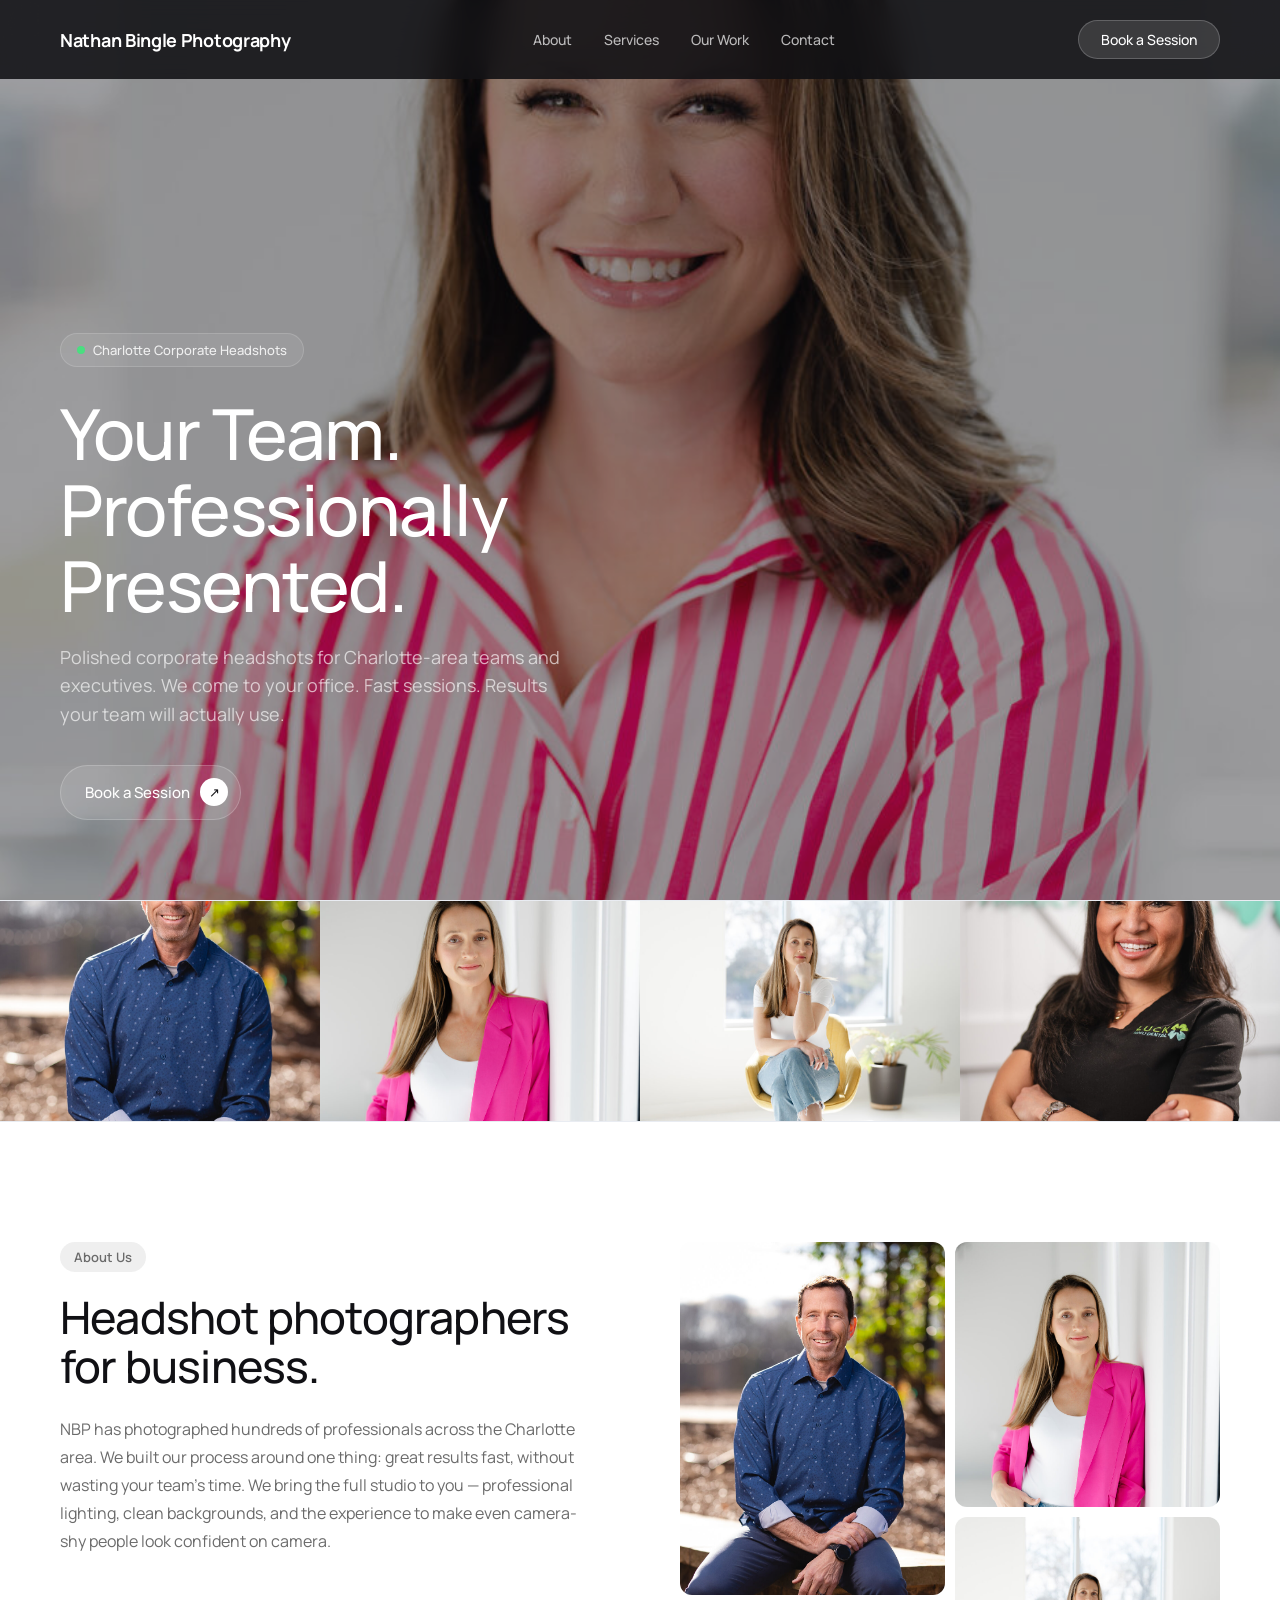
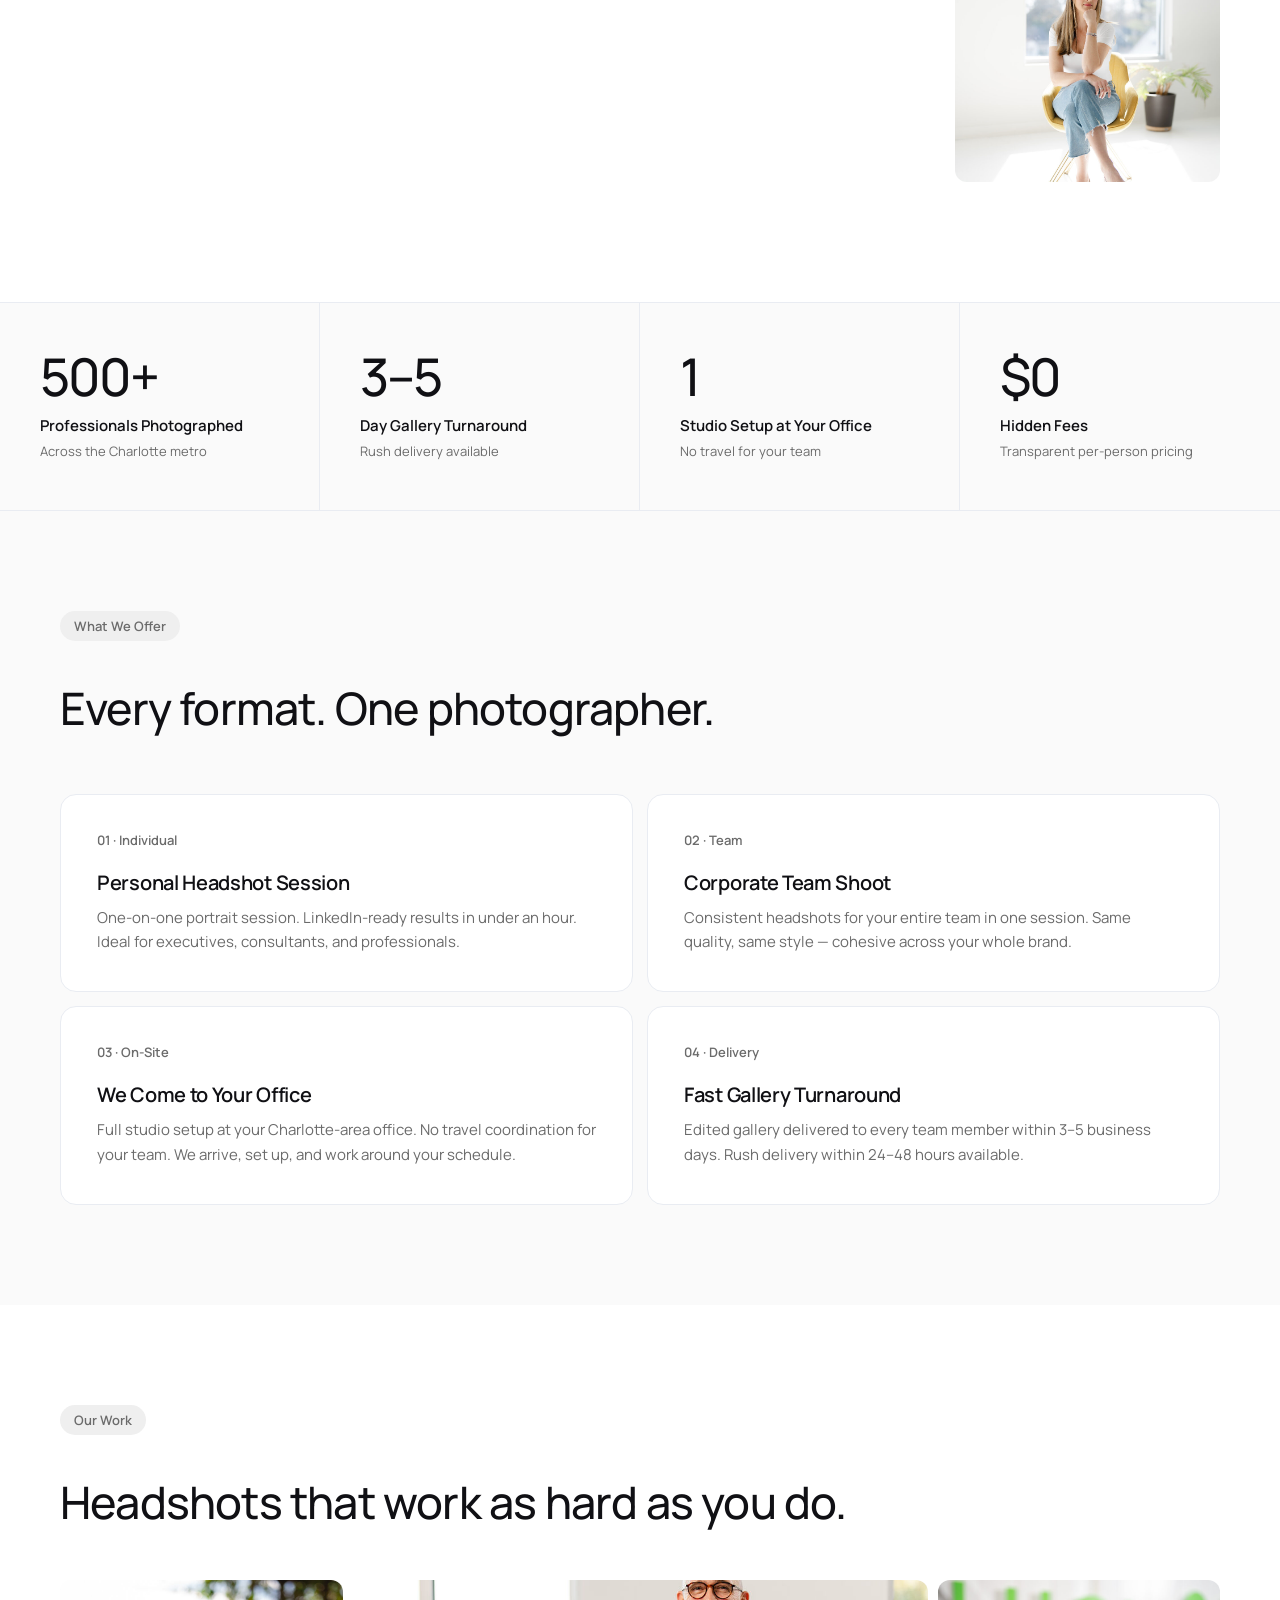
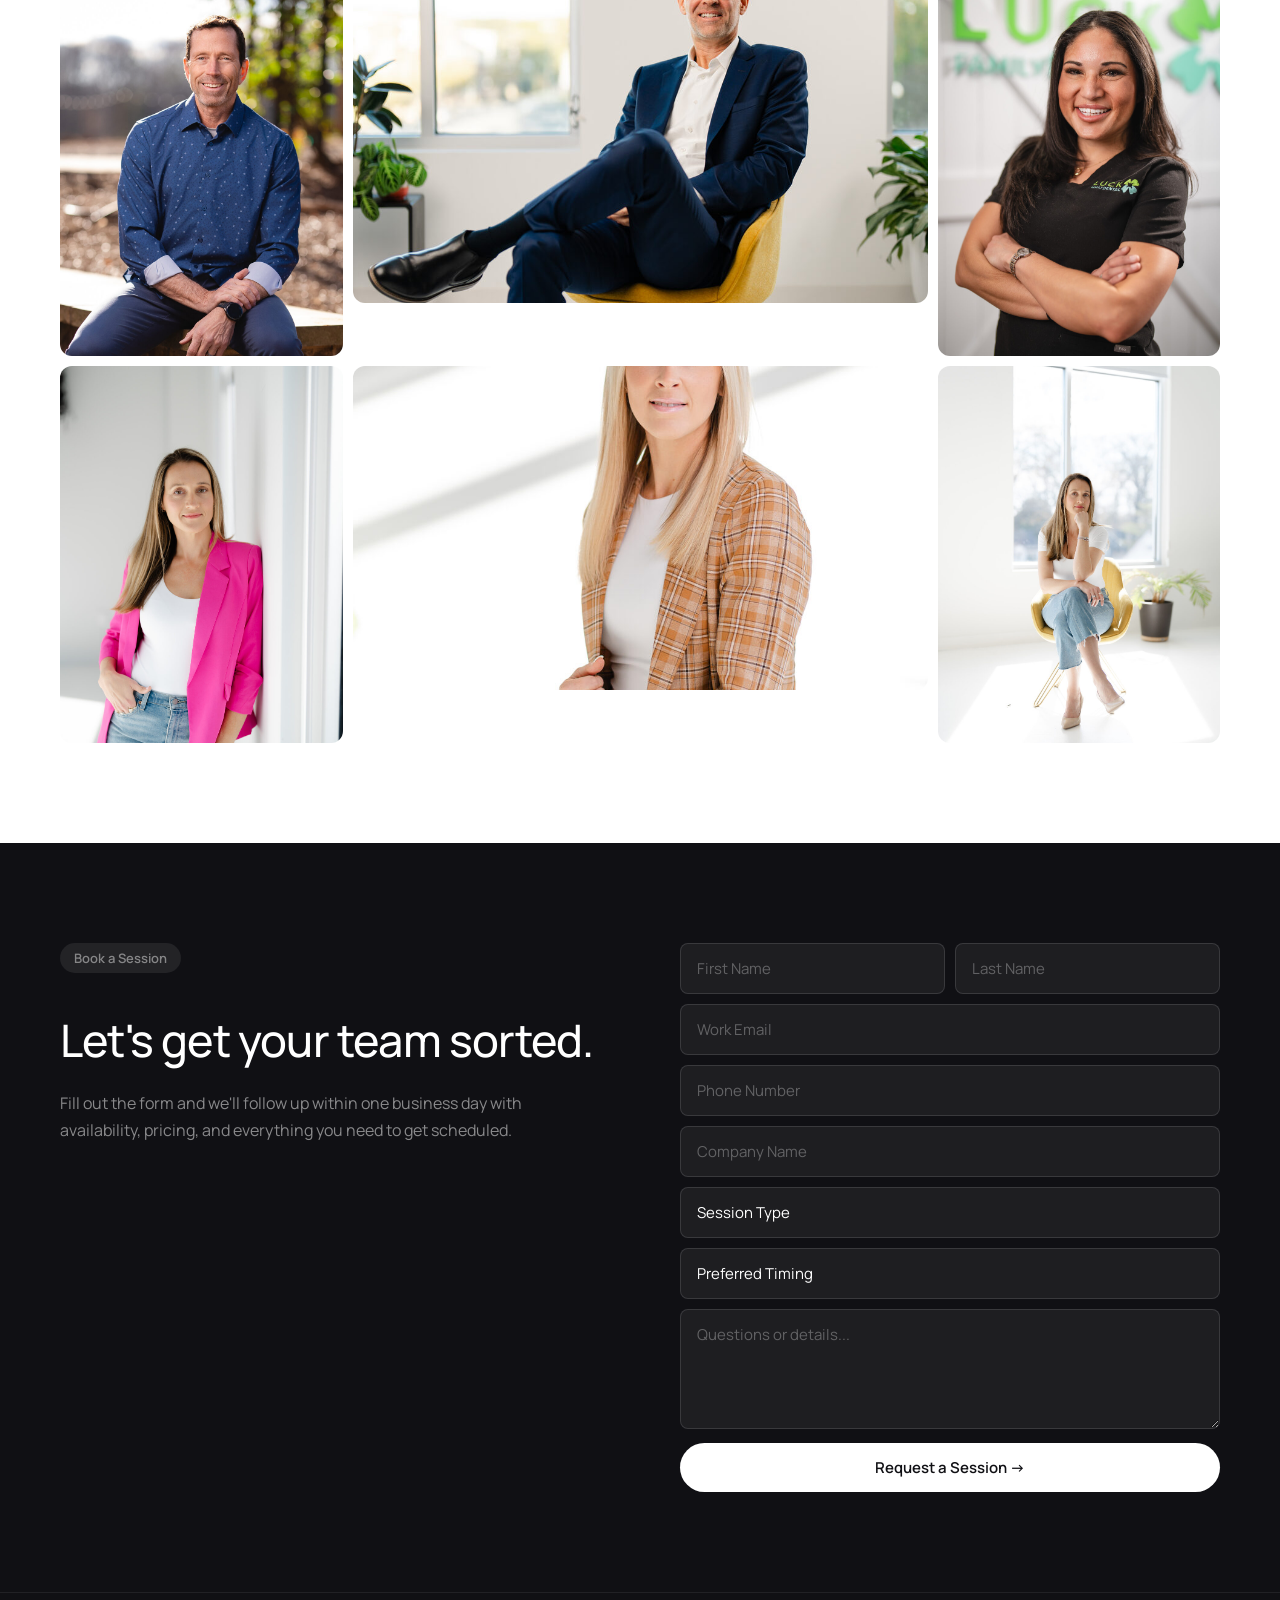
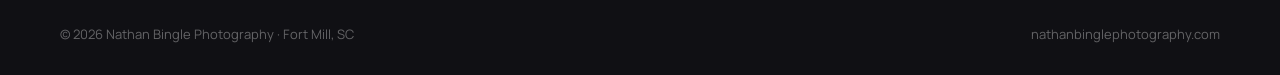
==== commit 306c05b0: "Fix images: download all to GitHub, add scrolling strip to all 4 pages" ====
--- a/corporate-headshots.html
+++ b/corporate-headshots.html
@@ -1,127 +1,30 @@
 <!DOCTYPE html>
 <html lang="en">
 <head>
-<meta charset="UTF-8">
-<meta name="viewport" content="width=device-width, initial-scale=1.0">
+<meta charset="UTF-8"><meta name="viewport" content="width=device-width, initial-scale=1.0">
 <title>Corporate Headshots Charlotte | Nathan Bingle Photography</title>
 <link href="https://fonts.googleapis.com/css2?family=Manrope:wght@400;500;600;700;800&display=swap" rel="stylesheet">
-<style>
-*,*::before,*::after{box-sizing:border-box;margin:0;padding:0}
-:root{--dark:#101014;--dark2:#28282c;--white:#fff;--off:#fafafa;--border:#e9ecf2;--gray:#6b6b6b;--text:#101014;--font:'Manrope',sans-serif}
-html{scroll-behavior:smooth}
-body{font-family:var(--font);background:var(--white);color:var(--text);overflow-x:hidden}
-.nav{position:fixed;top:0;left:0;right:0;z-index:100;display:flex;align-items:center;justify-content:space-between;padding:20px 60px;background:rgba(16,16,20,0.85);backdrop-filter:blur(16px)}
-.nav-logo{font-size:18px;font-weight:700;color:#fff;letter-spacing:-0.3px}
-.nav-links{display:flex;gap:32px}
-.nav-links a{color:rgba(255,255,255,0.7);text-decoration:none;font-size:14px;font-weight:500;transition:color 0.2s}
-.nav-links a:hover{color:#fff}
-.nav-cta{background:rgba(255,255,255,0.12);color:#fff;text-decoration:none;font-size:14px;font-weight:500;padding:9px 22px;border-radius:50px;border:1px solid rgba(255,255,255,0.2);transition:all 0.2s}
-.nav-cta:hover{background:rgba(255,255,255,0.2)}
-.hero{min-height:100vh;background:var(--dark);position:relative;display:flex;align-items:flex-end;overflow:hidden}
-.hero-img{position:absolute;inset:0;background:url('https://drive.google.com/uc?export=view&id=16Af73ZL_1Y2xUwHhWo-HuhLc-b_FcXqG') center top/cover no-repeat;opacity:0.6}
-.hero-inner{position:relative;z-index:2;padding:0 60px 80px;max-width:800px}
-.hero-badge{display:inline-flex;align-items:center;gap:8px;background:rgba(255,255,255,0.08);border:1px solid rgba(255,255,255,0.15);border-radius:50px;padding:7px 16px;margin-bottom:28px}
-.hero-badge-dot{width:8px;height:8px;background:#4ade80;border-radius:50%}
-.hero-badge span{font-size:13px;font-weight:500;color:rgba(255,255,255,0.8)}
-.hero h1{font-size:clamp(42px,5.5vw,72px);font-weight:500;color:#fff;line-height:1.1;letter-spacing:-1.5px;margin-bottom:20px}
-.hero-sub{font-size:18px;font-weight:400;color:rgba(255,255,255,0.65);line-height:1.6;max-width:520px;margin-bottom:36px;letter-spacing:-0.1px}
-.btn-hero{display:inline-flex;align-items:center;gap:10px;background:rgba(255,255,255,0.1);color:#fff;text-decoration:none;font-size:15px;font-weight:500;padding:12px 24px 14px;border-radius:50px;border:1px solid rgba(255,255,255,0.2);transition:all 0.2s}
-.btn-hero:hover{background:rgba(255,255,255,0.18)}
-.btn-arrow{width:28px;height:28px;background:#fff;border-radius:50%;display:flex;align-items:center;justify-content:center;color:var(--dark);font-size:14px;flex-shrink:0}
-.section-tag{display:inline-block;background:#f0f0f0;border-radius:50px;font-size:13px;font-weight:600;padding:6px 14px;margin-bottom:20px;color:var(--gray)}
-/* ABOUT */
-.about{padding:120px 60px}
-.about-inner{display:grid;grid-template-columns:1fr 1fr;gap:80px;align-items:start}
-.about h2{font-size:clamp(32px,3.5vw,48px);font-weight:500;line-height:1.1;letter-spacing:-0.8px;margin-bottom:24px}
-.about p{font-size:16px;color:var(--gray);line-height:1.75}
-.about-imgs{display:grid;grid-template-columns:1fr 1fr;gap:12px}
-.about-img{border-radius:12px;overflow:hidden;aspect-ratio:3/4;background:#eee}
-.about-img img{width:100%;height:100%;object-fit:cover;display:block}
-/* STATS */
-.stats{background:var(--off);padding:80px 60px;display:grid;grid-template-columns:repeat(4,1fr);border-top:1px solid var(--border);border-bottom:1px solid var(--border)}
-.stat{padding:40px;border-right:1px solid var(--border)}
-.stat:last-child{border-right:none}
-.stat-num{font-size:52px;font-weight:500;line-height:1;letter-spacing:-2px;margin-bottom:12px}
-.stat-title{font-size:15px;font-weight:600;margin-bottom:6px}
-.stat-sub{font-size:13px;color:var(--gray);line-height:1.5}
-/* SERVICES */
-.services{background:var(--off);padding:100px 60px}
-.services-header{margin-bottom:60px}
-.services-header h2{font-size:clamp(32px,3.5vw,48px);font-weight:500;letter-spacing:-0.8px;line-height:1.1;margin-top:16px}
-.services-grid{display:grid;grid-template-columns:repeat(2,1fr);gap:16px}
-.service-card{background:var(--white);border-radius:16px;padding:36px;border:1px solid var(--border)}
-.service-num{font-size:13px;font-weight:600;color:var(--gray);margin-bottom:20px}
-.service-card h3{font-size:20px;font-weight:600;letter-spacing:-0.3px;margin-bottom:12px}
-.service-card p{font-size:15px;color:var(--gray);line-height:1.65}
-/* GALLERY */
-.gallery{padding:100px 60px}
-.gallery h2{font-size:clamp(32px,3.5vw,48px);font-weight:500;letter-spacing:-0.8px;margin:16px 0 48px}
-.gallery-row{display:grid;grid-template-columns:repeat(4,1fr);gap:12px}
-.gal-item{border-radius:12px;overflow:hidden;aspect-ratio:3/4;background:#eee}
-.gal-item img{width:100%;height:100%;object-fit:cover;display:block;transition:transform 0.4s}
-.gal-item:hover img{transform:scale(1.04)}
-/* CONTACT */
-.contact{background:var(--dark);padding:100px 60px}
-.contact-inner{display:grid;grid-template-columns:1fr 1fr;gap:80px;align-items:start}
-.contact .section-tag{background:rgba(255,255,255,0.08);color:rgba(255,255,255,0.5)}
-.contact h2{font-size:clamp(32px,3.5vw,48px);font-weight:500;color:#fff;letter-spacing:-0.8px;line-height:1.1;margin-top:16px;margin-bottom:20px}
-.contact-sub{font-size:16px;color:rgba(255,255,255,0.5);line-height:1.7}
-form{display:flex;flex-direction:column;gap:12px}
-.form-row{display:grid;grid-template-columns:1fr 1fr;gap:12px}
-input,select,textarea{background:rgba(255,255,255,0.06);border:1px solid rgba(255,255,255,0.12);color:#fff;font-family:var(--font);font-size:15px;padding:14px 16px;border-radius:8px;outline:none;transition:border-color 0.2s;-webkit-appearance:none;width:100%}
-input::placeholder,textarea::placeholder{color:rgba(255,255,255,0.3)}
-input:focus,select:focus,textarea:focus{border-color:rgba(255,255,255,0.35)}
-select{cursor:pointer}
-select option{background:#1a1a1e;color:#fff}
-textarea{resize:vertical;min-height:120px}
-.submit-btn{background:#fff;color:var(--dark);font-family:var(--font);font-size:15px;font-weight:600;padding:14px 24px;border:none;border-radius:50px;cursor:pointer;transition:background 0.2s;margin-top:4px}
-.submit-btn:hover{background:#e5e5e5}
-footer{background:var(--dark);border-top:1px solid rgba(255,255,255,0.08);padding:32px 60px;display:flex;justify-content:space-between;align-items:center}
-footer p,footer a{font-size:13px;color:rgba(255,255,255,0.35);text-decoration:none}
-@media(max-width:1024px){
-  .nav{padding:20px 32px}.nav-links{display:none}
-  .hero-inner{padding:0 32px 60px}
-  .about,.services,.gallery,.contact{padding:80px 32px}
-  .stats{padding:60px 32px;grid-template-columns:1fr 1fr}
-  .about-inner,.contact-inner{grid-template-columns:1fr;gap:48px}
-  footer{padding:24px 32px}
-}
-@media(max-width:640px){
-  .nav{padding:16px 20px}
-  .hero-inner,.about,.services,.gallery,.contact{padding-left:20px;padding-right:20px}
-  .about{padding-top:60px;padding-bottom:60px}
-  .services{padding-top:60px;padding-bottom:60px}
-  .gallery{padding-top:60px;padding-bottom:60px}
-  .contact{padding-top:60px;padding-bottom:60px}
-  .stats{padding:40px 20px;grid-template-columns:1fr 1fr}
-  .services-grid,.gallery-row{grid-template-columns:1fr}
-  .form-row{grid-template-columns:1fr}
-  footer{padding:20px;flex-direction:column;gap:8px;align-items:flex-start}
-}
-</style>
+<link rel="stylesheet" href="shared.css">
 </head>
 <body>
 <nav class="nav">
   <div class="nav-logo">Nathan Bingle Photography</div>
-  <div class="nav-links">
-    <a href="#about">About</a>
-    <a href="#services">Services</a>
-    <a href="#gallery">Our Work</a>
-    <a href="#contact">Contact</a>
-  </div>
+  <div class="nav-links"><a href="#about">About</a><a href="#services">Services</a><a href="#gallery">Our Work</a><a href="#contact">Contact</a></div>
   <a href="#contact" class="nav-cta">Book a Session</a>
 </nav>
-
 <section class="hero">
-  <div class="hero-img"></div>
+  <div class="hero-bg" style="background-image:url('images/ch-hero.jpg')"></div>
   <div class="hero-inner">
-    <div class="hero-badge"><div class="hero-badge-dot"></div><span>Charlotte Corporate Headshots</span></div>
+    <div class="hero-badge"><div class="hero-dot"></div><p>Charlotte Corporate Headshots</p></div>
     <h1>Your Team.<br>Professionally<br>Presented.</h1>
     <p class="hero-sub">Polished corporate headshots for Charlotte-area teams and executives. We come to your office. Fast sessions. Results your team will actually use.</p>
-    <a href="#contact" class="btn-hero">Book a Session <span class="btn-arrow">↗</span></a>
+    <a href="#contact" class="btn-hero">Book a Session <span class="btn-icon">↗</span></a>
   </div>
 </section>
-
+<div class="scroll-strip"><div class="scroll-track">
+  <img class="strip-img" src="images/ch-1.jpg" alt=""><img class="strip-img" src="images/ch-2.jpg" alt=""><img class="strip-img" src="images/ch-3.jpg" alt=""><img class="strip-img" src="images/ch-4.jpg" alt=""><img class="strip-img" src="images/ch-5.jpg" alt=""><img class="strip-img" src="images/ch-6.jpg" alt="">
+  <img class="strip-img" src="images/ch-1.jpg" alt=""><img class="strip-img" src="images/ch-2.jpg" alt=""><img class="strip-img" src="images/ch-3.jpg" alt=""><img class="strip-img" src="images/ch-4.jpg" alt=""><img class="strip-img" src="images/ch-5.jpg" alt=""><img class="strip-img" src="images/ch-6.jpg" alt="">
+</div></div>
 <section class="about" id="about">
   <div class="about-inner">
     <div>
@@ -130,72 +33,59 @@
       <p>NBP has photographed hundreds of professionals across the Charlotte area. We built our process around one thing: great results fast, without wasting your team's time. We bring the full studio to you — professional lighting, clean backgrounds, and the experience to make even camera-shy people look confident on camera.</p>
     </div>
     <div class="about-imgs">
-      <div class="about-img"><img src="https://drive.google.com/uc?export=view&id=1v3UuHzO5ramWM6R3Bs6_3hp7i5yknny9" alt="Headshot" loading="lazy"></div>
-      <div class="about-img"><img src="https://drive.google.com/uc?export=view&id=1gSCkWqhU6B8guNjuR4Ac3J6ZAU4ke4I9" alt="Headshot" loading="lazy"></div>
-      <div class="about-img"><img src="https://drive.google.com/uc?export=view&id=19VsZHUlOizRLNjyaHTxlWQXCd0BhfWhC" alt="Headshot" loading="lazy"></div>
-      <div class="about-img"><img src="https://drive.google.com/uc?export=view&id=149dd-YMiBxZRWz1tgS9bST0Qy4A-_pw0" alt="Headshot" loading="lazy"></div>
+      <div class="aimg aimg-tall"><img src="images/ch-1.jpg" alt="Headshot"></div>
+      <div class="aimg aimg-sq"><img src="images/ch-2.jpg" alt="Headshot"></div>
+      <div class="aimg aimg-sq"><img src="images/ch-3.jpg" alt="Headshot"></div>
     </div>
   </div>
 </section>
-
 <section class="stats">
   <div class="stat"><div class="stat-num">500+</div><div class="stat-title">Professionals Photographed</div><div class="stat-sub">Across the Charlotte metro</div></div>
   <div class="stat"><div class="stat-num">3–5</div><div class="stat-title">Day Gallery Turnaround</div><div class="stat-sub">Rush delivery available</div></div>
   <div class="stat"><div class="stat-num">1</div><div class="stat-title">Studio Setup at Your Office</div><div class="stat-sub">No travel for your team</div></div>
   <div class="stat"><div class="stat-num">$0</div><div class="stat-title">Hidden Fees</div><div class="stat-sub">Transparent per-person pricing</div></div>
 </section>
-
 <section class="services" id="services">
-  <div class="services-header">
-    <div class="section-tag">What We Offer</div>
-    <h2>Every format. One photographer.</h2>
-  </div>
+  <div class="section-tag">What We Offer</div>
+  <h2>Every format. One photographer.</h2>
   <div class="services-grid">
-    <div class="service-card"><div class="service-num">01 · Individual</div><h3>Personal Headshot Session</h3><p>One-on-one portrait session. LinkedIn-ready results in under an hour. Ideal for executives, consultants, and individual professionals.</p></div>
-    <div class="service-card"><div class="service-num">02 · Team</div><h3>Corporate Team Shoot</h3><p>Consistent headshots for your entire team in one session. Same quality, same style — cohesive across your whole brand.</p></div>
-    <div class="service-card"><div class="service-num">03 · On-Site</div><h3>We Come to Your Office</h3><p>Full studio lighting setup at your Charlotte-area office. No travel coordination for your team. We arrive, set up, and work around your schedule.</p></div>
-    <div class="service-card"><div class="service-num">04 · Delivery</div><h3>Fast Gallery Turnaround</h3><p>Edited gallery delivered to every team member within 3–5 business days. Rush delivery within 24–48 hours available.</p></div>
+    <div class="scard"><div class="scard-num">01 · Individual</div><h3>Personal Headshot Session</h3><p>One-on-one portrait session. LinkedIn-ready results in under an hour. Ideal for executives, consultants, and professionals.</p></div>
+    <div class="scard"><div class="scard-num">02 · Team</div><h3>Corporate Team Shoot</h3><p>Consistent headshots for your entire team in one session. Same quality, same style — cohesive across your whole brand.</p></div>
+    <div class="scard"><div class="scard-num">03 · On-Site</div><h3>We Come to Your Office</h3><p>Full studio setup at your Charlotte-area office. No travel coordination for your team. We arrive, set up, and work around your schedule.</p></div>
+    <div class="scard"><div class="scard-num">04 · Delivery</div><h3>Fast Gallery Turnaround</h3><p>Edited gallery delivered to every team member within 3–5 business days. Rush delivery within 24–48 hours available.</p></div>
   </div>
 </section>
-
 <section class="gallery" id="gallery">
   <div class="section-tag">Our Work</div>
   <h2>Headshots that work as hard as you do.</h2>
-  <div class="gallery-row">
-    <div class="gal-item"><img src="https://drive.google.com/uc?export=view&id=1v3UuHzO5ramWM6R3Bs6_3hp7i5yknny9" alt="Headshot" loading="lazy"></div>
-    <div class="gal-item"><img src="https://drive.google.com/uc?export=view&id=1gSCkWqhU6B8guNjuR4Ac3J6ZAU4ke4I9" alt="Headshot" loading="lazy"></div>
-    <div class="gal-item"><img src="https://drive.google.com/uc?export=view&id=1VtgW9TWUcukTUY-8TKC-D4N7vExTmdMy" alt="Headshot" loading="lazy"></div>
-    <div class="gal-item"><img src="https://drive.google.com/uc?export=view&id=149dd-YMiBxZRWz1tgS9bST0Qy4A-_pw0" alt="Headshot" loading="lazy"></div>
+  <div class="gallery-grid">
+    <div class="gitem g-tall"><img src="images/ch-1.jpg" alt="Headshot"></div>
+    <div class="gitem g-wide"><img src="images/ch-5.jpg" alt="Headshot"></div>
+    <div class="gitem g-tall"><img src="images/ch-4.jpg" alt="Headshot"></div>
+    <div class="gitem g-tall"><img src="images/ch-2.jpg" alt="Headshot"></div>
+    <div class="gitem g-wide"><img src="images/ch-6.jpg" alt="Headshot"></div>
+    <div class="gitem g-tall"><img src="images/ch-3.jpg" alt="Headshot"></div>
   </div>
 </section>
-
 <section id="contact" class="contact">
   <div class="contact-inner">
     <div>
       <div class="section-tag">Book a Session</div>
       <h2>Let's get your team sorted.</h2>
-      <p class="contact-sub">Fill out the form and we'll follow up within one business day with availability, pricing, and everything you need to get scheduled.</p>
+      <p>Fill out the form and we'll follow up within one business day with availability, pricing, and everything you need to get scheduled.</p>
     </div>
     <form action="https://formspree.io/f/xeepaory" method="POST">
       <input type="hidden" name="_subject" value="Corporate Headshots Inquiry">
-      <div class="form-row">
-        <input type="text" name="first_name" placeholder="First Name" required>
-        <input type="text" name="last_name" placeholder="Last Name" required>
-      </div>
+      <div class="frow"><input type="text" name="first_name" placeholder="First Name" required><input type="text" name="last_name" placeholder="Last Name" required></div>
       <input type="email" name="email" placeholder="Work Email" required>
       <input type="tel" name="phone" placeholder="Phone Number">
       <input type="text" name="company" placeholder="Company Name">
       <select name="session_type"><option value="" disabled selected>Session Type</option><option>Individual Headshot</option><option>Small Team (2–10)</option><option>Large Team (10+)</option><option>Not Sure Yet</option></select>
       <select name="timing"><option value="" disabled selected>Preferred Timing</option><option>Within 2 Weeks</option><option>Within a Month</option><option>1–3 Months Out</option><option>Just Exploring</option></select>
       <textarea name="message" placeholder="Questions or details..."></textarea>
-      <button type="submit" class="submit-btn">Request a Session →</button>
+      <button type="submit" class="submit">Request a Session →</button>
     </form>
   </div>
 </section>
-
-<footer>
-  <p>© 2026 Nathan Bingle Photography · Fort Mill, SC</p>
-  <a href="https://nathanbinglephotography.com">nathanbinglephotography.com</a>
-</footer>
-</body>
-</html>
+<footer><p>© 2026 Nathan Bingle Photography · Fort Mill, SC</p><a href="https://nathanbinglephotography.com">nathanbinglephotography.com</a></footer>
+</body></html>
--- a/shared.css
+++ b/shared.css
@@ -0,0 +1,78 @@
+*,*::before,*::after{box-sizing:border-box;margin:0;padding:0}
+:root{--dark:#101014;--white:#fff;--off:#fafafa;--border:#e9ecf2;--gray:#6b6b6b;--font:'Manrope',sans-serif}
+html{scroll-behavior:smooth}
+body{font-family:var(--font);background:var(--white);color:var(--dark);overflow-x:hidden}
+.nav{position:fixed;top:0;left:0;right:0;z-index:100;display:flex;align-items:center;justify-content:space-between;padding:20px 60px;background:rgba(16,16,20,0.88);backdrop-filter:blur(16px)}
+.nav-logo{font-size:18px;font-weight:700;color:#fff;letter-spacing:-0.3px}
+.nav-links{display:flex;gap:32px}
+.nav-links a{color:rgba(255,255,255,0.7);text-decoration:none;font-size:14px;font-weight:500;transition:color 0.2s}
+.nav-links a:hover{color:#fff}
+.nav-cta{background:rgba(255,255,255,0.12);color:#fff;text-decoration:none;font-size:14px;font-weight:500;padding:9px 22px;border-radius:50px;border:1px solid rgba(255,255,255,0.2);transition:background 0.2s}
+.nav-cta:hover{background:rgba(255,255,255,0.2)}
+.hero{min-height:100vh;background:var(--dark);position:relative;display:flex;align-items:flex-end;overflow:hidden}
+.hero-bg{position:absolute;inset:0;background-size:cover;background-position:center;opacity:0.6}
+.hero-inner{position:relative;z-index:2;padding:0 60px 80px;max-width:820px}
+.hero-badge{display:inline-flex;align-items:center;gap:8px;background:rgba(255,255,255,0.08);border:1px solid rgba(255,255,255,0.15);border-radius:50px;padding:7px 16px;margin-bottom:28px}
+.hero-dot{width:8px;height:8px;background:#4ade80;border-radius:50%;flex-shrink:0}
+.hero-badge p{font-size:13px;font-weight:500;color:rgba(255,255,255,0.85)}
+.hero h1{font-size:clamp(44px,5.5vw,72px);font-weight:500;color:#fff;line-height:1.08;letter-spacing:-1.5px;margin-bottom:20px}
+.hero-sub{font-size:18px;color:rgba(255,255,255,0.65);line-height:1.6;max-width:520px;margin-bottom:36px}
+.btn-hero{display:inline-flex;align-items:center;gap:10px;background:rgba(255,255,255,0.1);color:#fff;text-decoration:none;font-size:15px;font-weight:500;padding:12px 12px 13px 24px;border-radius:50px;border:1px solid rgba(255,255,255,0.2);transition:background 0.2s}
+.btn-hero:hover{background:rgba(255,255,255,0.18)}
+.btn-icon{width:28px;height:28px;background:#fff;border-radius:50%;display:flex;align-items:center;justify-content:center;color:var(--dark);font-size:13px;flex-shrink:0}
+.scroll-strip{overflow:hidden;background:var(--off);border-top:1px solid var(--border);border-bottom:1px solid var(--border)}
+.scroll-track{display:flex;animation:stripScroll 30s linear infinite;width:max-content}
+.scroll-track:hover{animation-play-state:paused}
+.strip-img{width:320px;height:220px;object-fit:cover;flex-shrink:0;display:block}
+@keyframes stripScroll{0%{transform:translateX(0)}100%{transform:translateX(-50%)}}
+.section-tag{display:inline-block;background:#efefef;border-radius:50px;font-size:13px;font-weight:600;padding:6px 14px;margin-bottom:20px;color:var(--gray)}
+.about{padding:120px 60px}
+.about-inner{display:grid;grid-template-columns:1fr 1fr;gap:80px;align-items:start}
+.about h2{font-size:clamp(32px,3.5vw,48px);font-weight:500;line-height:1.1;letter-spacing:-0.8px;margin-bottom:24px}
+.about p{font-size:16px;color:var(--gray);line-height:1.75}
+.about-imgs{display:grid;grid-template-columns:1fr 1fr;gap:10px}
+.aimg{border-radius:12px;overflow:hidden;background:#eee}
+.aimg img{width:100%;height:100%;object-fit:cover;display:block;transition:transform 0.4s}
+.aimg:hover img{transform:scale(1.04)}
+.aimg-tall{aspect-ratio:3/4;grid-row:span 2}
+.aimg-sq{aspect-ratio:1/1}
+.stats{background:var(--off);border-top:1px solid var(--border);border-bottom:1px solid var(--border);display:grid;grid-template-columns:repeat(4,1fr)}
+.stat{padding:48px 40px;border-right:1px solid var(--border)}
+.stat:last-child{border-right:none}
+.stat-num{font-size:52px;font-weight:500;letter-spacing:-2px;line-height:1;margin-bottom:12px}
+.stat-title{font-size:15px;font-weight:600;margin-bottom:6px}
+.stat-sub{font-size:13px;color:var(--gray);line-height:1.5}
+.services{background:var(--off);padding:100px 60px}
+.services h2{font-size:clamp(32px,3.5vw,48px);font-weight:500;letter-spacing:-0.8px;margin-top:16px;margin-bottom:56px}
+.services-grid{display:grid;grid-template-columns:1fr 1fr;gap:14px}
+.scard{background:var(--white);border-radius:16px;padding:36px;border:1px solid var(--border)}
+.scard-num{font-size:13px;font-weight:600;color:var(--gray);margin-bottom:20px}
+.scard h3{font-size:20px;font-weight:600;letter-spacing:-0.3px;margin-bottom:10px}
+.scard p{font-size:15px;color:var(--gray);line-height:1.65}
+.gallery{padding:100px 60px}
+.gallery h2{font-size:clamp(32px,3.5vw,48px);font-weight:500;letter-spacing:-0.8px;margin-top:16px;margin-bottom:48px}
+.gallery-grid{display:grid;grid-template-columns:repeat(4,1fr);gap:10px}
+.gitem{border-radius:12px;overflow:hidden;background:#eee}
+.gitem img{width:100%;height:100%;object-fit:cover;display:block;transition:transform 0.4s}
+.gitem:hover img{transform:scale(1.04)}
+.g-tall{aspect-ratio:3/4}
+.g-wide{grid-column:span 2;aspect-ratio:16/9}
+.contact{background:var(--dark);padding:100px 60px}
+.contact-inner{display:grid;grid-template-columns:1fr 1fr;gap:80px;align-items:start}
+.contact .section-tag{background:rgba(255,255,255,0.08);color:rgba(255,255,255,0.45)}
+.contact h2{font-size:clamp(32px,3.5vw,48px);font-weight:500;color:#fff;letter-spacing:-0.8px;margin-top:16px;margin-bottom:20px}
+.contact p{font-size:16px;color:rgba(255,255,255,0.5);line-height:1.7}
+form{display:flex;flex-direction:column;gap:10px}
+.frow{display:grid;grid-template-columns:1fr 1fr;gap:10px}
+input,select,textarea{background:rgba(255,255,255,0.06);border:1px solid rgba(255,255,255,0.12);color:#fff;font-family:var(--font);font-size:15px;padding:14px 16px;border-radius:8px;outline:none;-webkit-appearance:none;width:100%;transition:border-color 0.2s}
+input::placeholder,textarea::placeholder{color:rgba(255,255,255,0.3)}
+input:focus,select:focus,textarea:focus{border-color:rgba(255,255,255,0.4)}
+select{cursor:pointer}
+select option{background:#1a1a1e}
+textarea{resize:vertical;min-height:120px}
+.submit{background:#fff;color:var(--dark);font-family:var(--font);font-size:15px;font-weight:600;padding:14px 24px;border:none;border-radius:50px;cursor:pointer;margin-top:4px}
+.submit:hover{background:#e5e5e5}
+footer{background:var(--dark);border-top:1px solid rgba(255,255,255,0.07);padding:32px 60px;display:flex;justify-content:space-between;align-items:center}
+footer p,footer a{font-size:13px;color:rgba(255,255,255,0.35);text-decoration:none}
+@media(max-width:1024px){.nav{padding:20px 32px}.nav-links{display:none}.hero-inner,.about,.services,.gallery,.contact{padding-left:32px;padding-right:32px}.hero-inner{padding-bottom:60px}.stats{grid-template-columns:1fr 1fr}.stat{border-bottom:1px solid var(--border)}.about-inner,.contact-inner{grid-template-columns:1fr;gap:48px}.gallery-grid{grid-template-columns:1fr 1fr}footer{padding:24px 32px}}
+@media(max-width:640px){.nav{padding:16px 20px}.hero-inner,.about,.services,.gallery,.contact{padding-left:20px;padding-right:20px;padding-top:60px;padding-bottom:60px}.hero-inner{padding-top:0;padding-bottom:48px}.stats{grid-template-columns:1fr 1fr}.services-grid{grid-template-columns:1fr}.gallery-grid{grid-template-columns:1fr 1fr}.g-wide{grid-column:span 2}.frow{grid-template-columns:1fr}footer{padding:20px;flex-direction:column;align-items:flex-start;gap:8px}}
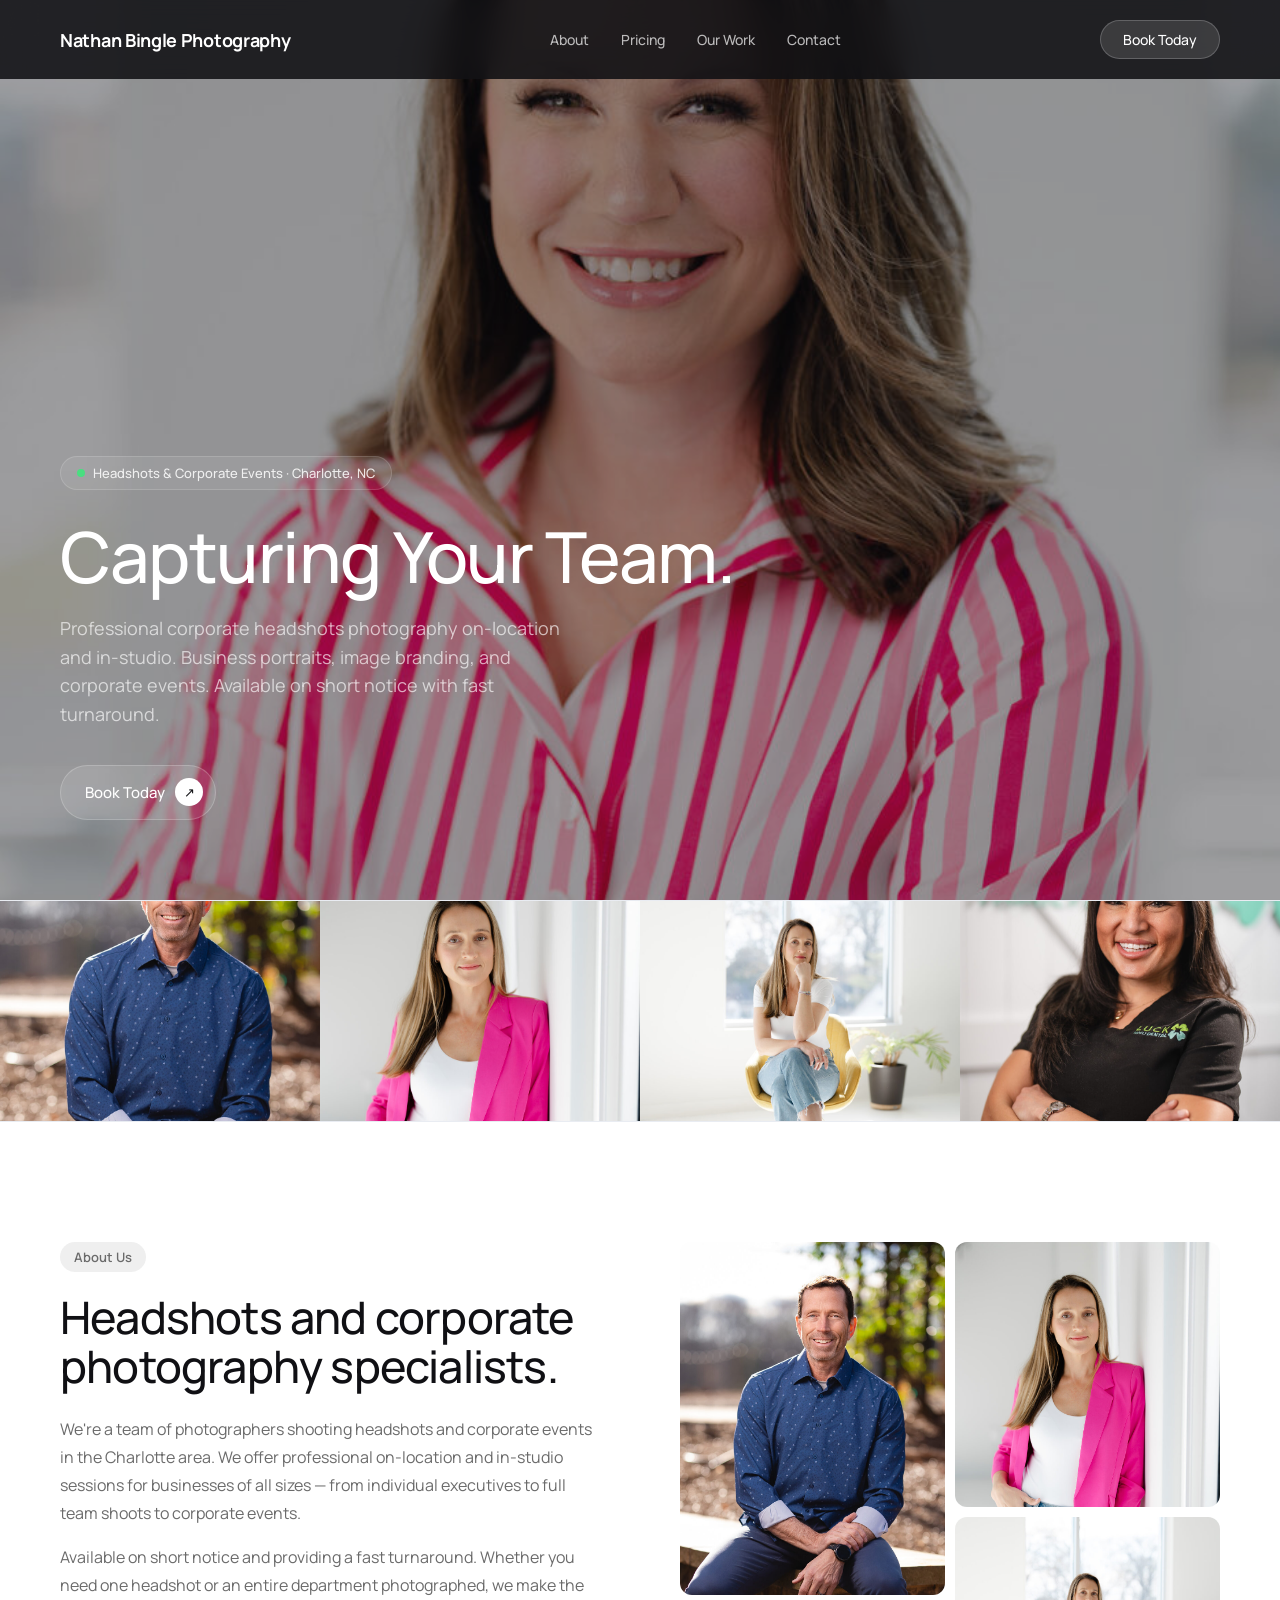
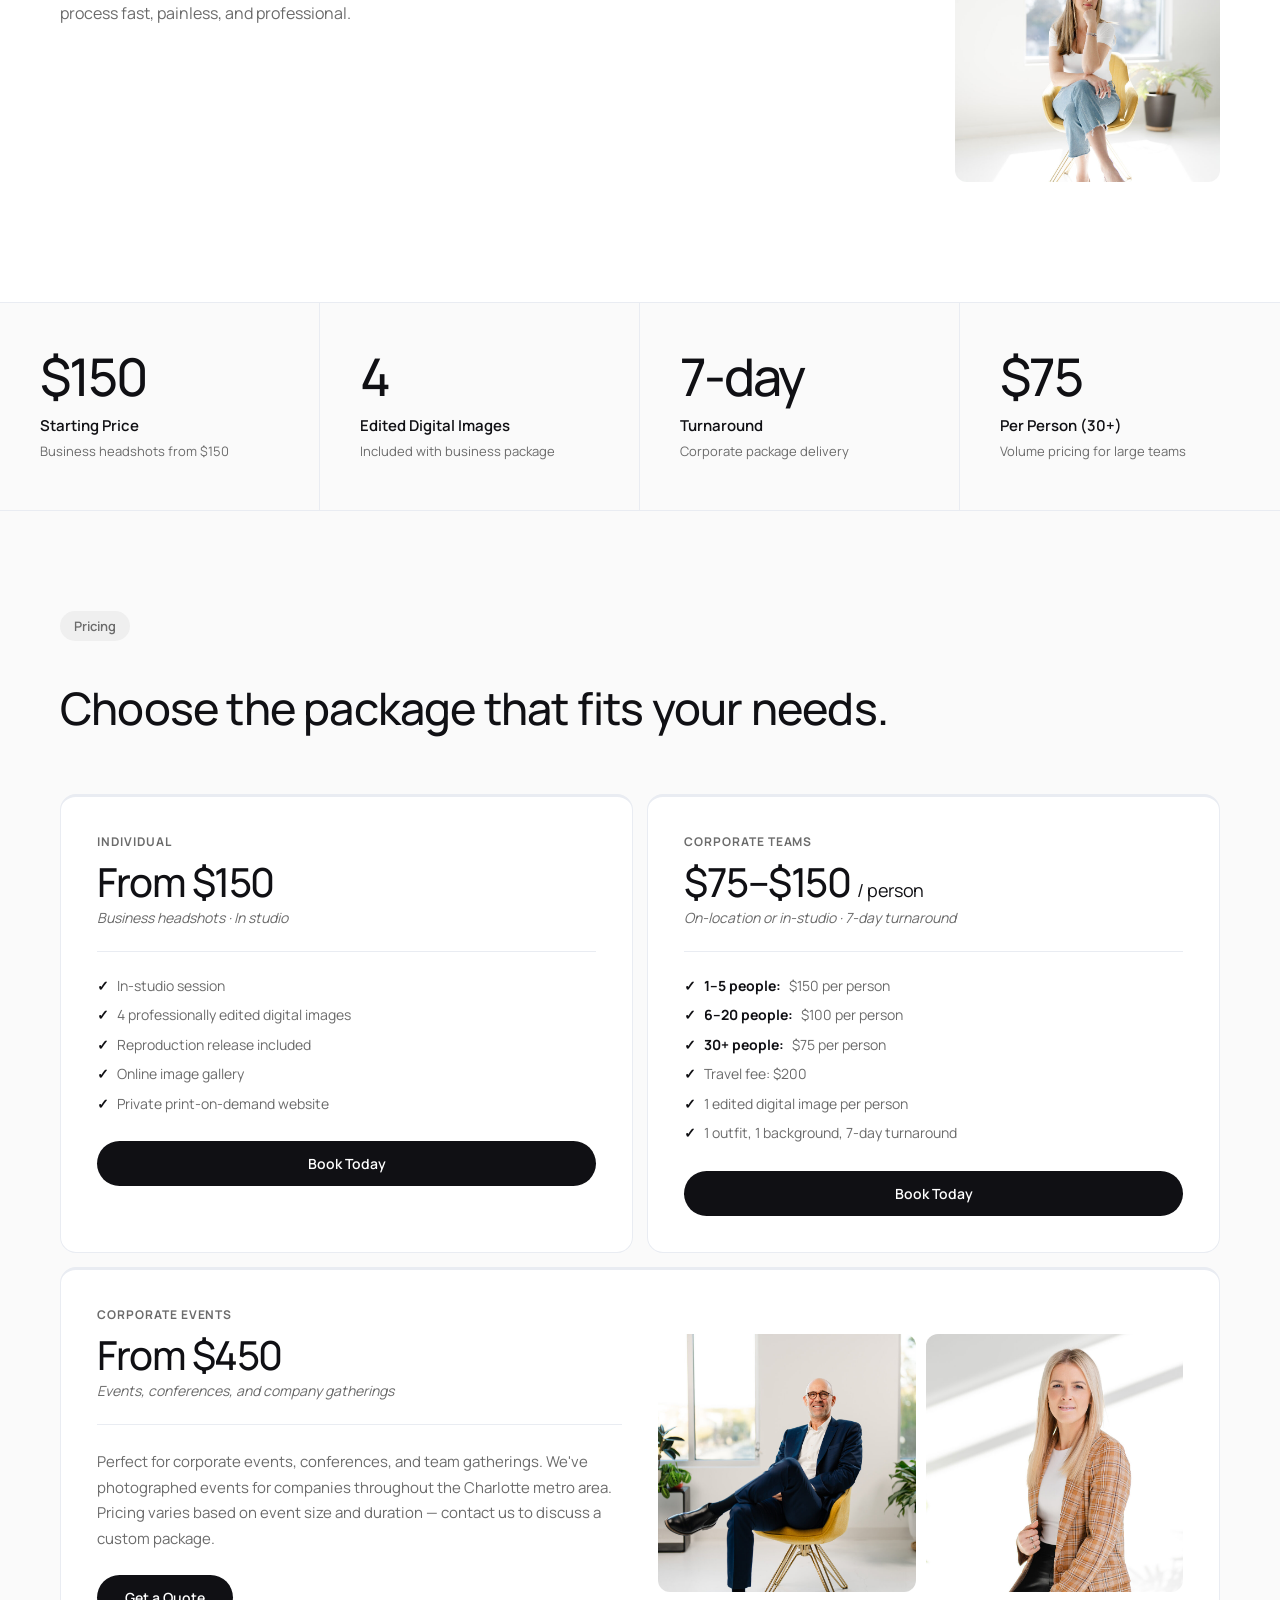
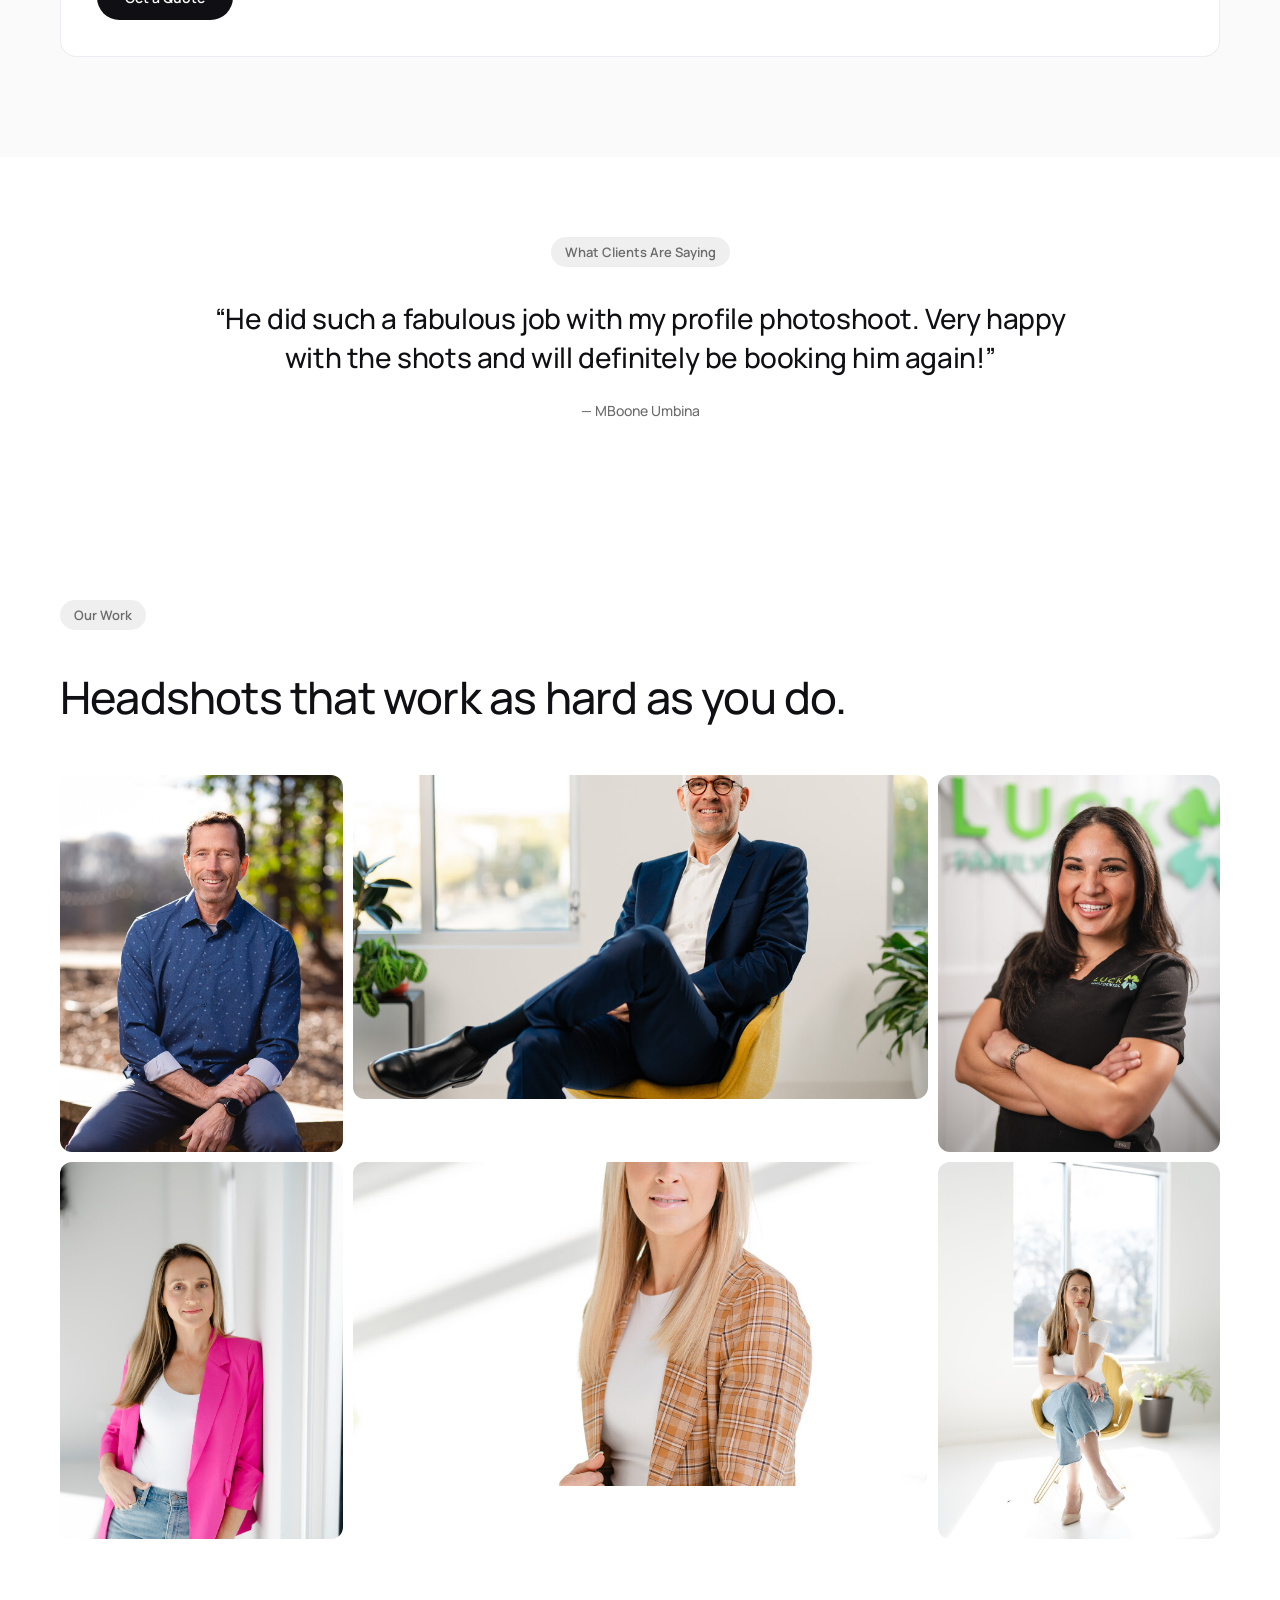
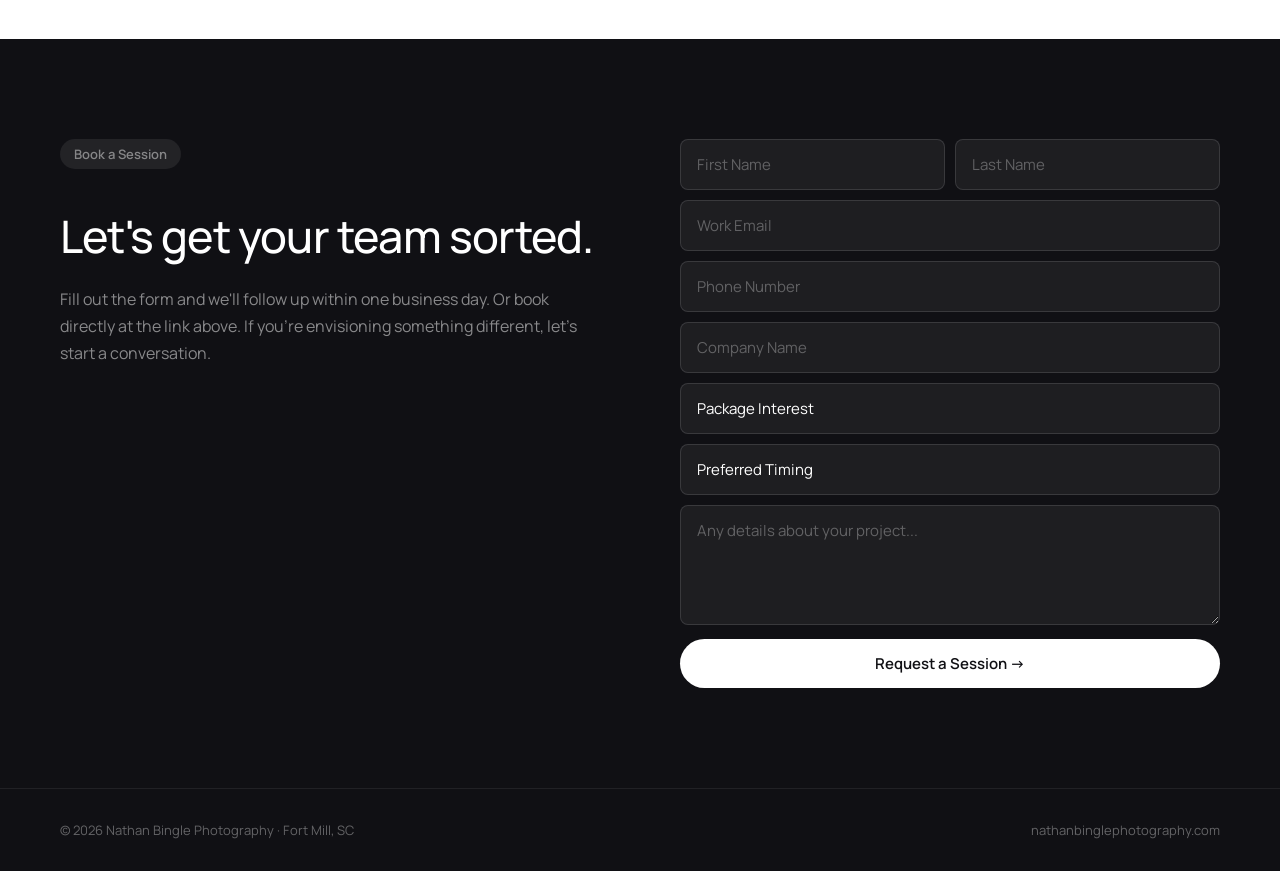
==== commit dfda45ad: "Update all 3 pages with real content from nathanbinglephotography.com — real pricing, real process, " ====
--- a/corporate-headshots.html
+++ b/corporate-headshots.html
@@ -2,59 +2,138 @@
 <html lang="en">
 <head>
 <meta charset="UTF-8"><meta name="viewport" content="width=device-width, initial-scale=1.0">
-<title>Corporate Headshots Charlotte | Nathan Bingle Photography</title>
+<title>Corporate Headshots Charlotte NC | Nathan Bingle Photography</title>
 <link href="https://fonts.googleapis.com/css2?family=Manrope:wght@400;500;600;700;800&display=swap" rel="stylesheet">
 <link rel="stylesheet" href="shared.css">
+<style>
+.pricing-section{padding:100px 60px;background:var(--off)}
+.pricing-section h2{font-size:clamp(32px,3.5vw,48px);font-weight:500;letter-spacing:-0.8px;margin-top:16px;margin-bottom:56px}
+.pricing-grid{display:grid;grid-template-columns:1fr 1fr;gap:14px}
+.pcard{background:var(--white);border-radius:16px;padding:36px;border:1px solid var(--border);border-top:3px solid var(--border);transition:border-top-color 0.3s}
+.pcard:hover{border-top-color:var(--dark)}
+.pcard-label{font-size:12px;font-weight:700;color:var(--gray);letter-spacing:0.08em;text-transform:uppercase;margin-bottom:12px}
+.pcard-price{font-size:40px;font-weight:500;letter-spacing:-1.5px;line-height:1;margin-bottom:6px}
+.pcard-price span{font-size:18px;font-weight:400;letter-spacing:-0.3px}
+.pcard-tagline{font-size:14px;color:var(--gray);margin-bottom:24px;font-style:italic}
+.pcard-divider{height:1px;background:var(--border);margin-bottom:24px}
+.pcard ul{list-style:none;display:flex;flex-direction:column;gap:10px;margin-bottom:28px}
+.pcard ul li{font-size:14px;color:var(--gray);display:flex;gap:8px;line-height:1.4}
+.pcard ul li::before{content:'✓';color:var(--dark);font-weight:700;flex-shrink:0}
+.pcard-cta{display:block;text-align:center;background:var(--dark);color:#fff;font-size:14px;font-weight:600;padding:13px 20px;border-radius:50px;text-decoration:none;transition:background 0.2s}
+.pcard-cta:hover{background:#333}
+.pcard.event{grid-column:span 2;display:grid;grid-template-columns:1fr 1fr;gap:36px;align-items:center}
+.testimonial-block{padding:80px 60px}
+.testimonial-inner{max-width:860px;margin:0 auto;text-align:center}
+.tquote{font-size:clamp(20px,2.5vw,28px);font-weight:500;letter-spacing:-0.4px;line-height:1.4;margin-bottom:24px}
+.tquote::before{content:'\201C'}.tquote::after{content:'\201D'}
+.tattrib{font-size:14px;color:var(--gray);font-weight:500}
+@media(max-width:1024px){.pricing-section,.testimonial-block{padding-left:32px;padding-right:32px}.pricing-grid{grid-template-columns:1fr}.pcard.event{grid-column:span 1;grid-template-columns:1fr}}
+@media(max-width:640px){.pricing-section,.testimonial-block{padding-left:20px;padding-right:20px;padding-top:60px;padding-bottom:60px}}
+</style>
 </head>
 <body>
 <nav class="nav">
   <div class="nav-logo">Nathan Bingle Photography</div>
-  <div class="nav-links"><a href="#about">About</a><a href="#services">Services</a><a href="#gallery">Our Work</a><a href="#contact">Contact</a></div>
-  <a href="#contact" class="nav-cta">Book a Session</a>
+  <div class="nav-links"><a href="#about">About</a><a href="#pricing">Pricing</a><a href="#gallery">Our Work</a><a href="#contact">Contact</a></div>
+  <a href="https://clients.nathanbinglephotography.com/contact/42388e" class="nav-cta" target="_blank">Book Today</a>
 </nav>
+
 <section class="hero">
   <div class="hero-bg" style="background-image:url('images/ch-hero.jpg')"></div>
   <div class="hero-inner">
-    <div class="hero-badge"><div class="hero-dot"></div><p>Charlotte Corporate Headshots</p></div>
-    <h1>Your Team.<br>Professionally<br>Presented.</h1>
-    <p class="hero-sub">Polished corporate headshots for Charlotte-area teams and executives. We come to your office. Fast sessions. Results your team will actually use.</p>
-    <a href="#contact" class="btn-hero">Book a Session <span class="btn-icon">↗</span></a>
+    <div class="hero-badge"><div class="hero-dot"></div><p>Headshots & Corporate Events · Charlotte, NC</p></div>
+    <h1>Capturing Your Team.</h1>
+    <p class="hero-sub">Professional corporate headshots photography on-location and in-studio. Business portraits, image branding, and corporate events. Available on short notice with fast turnaround.</p>
+    <a href="https://clients.nathanbinglephotography.com/contact/42388e" class="btn-hero" target="_blank">Book Today <span class="btn-icon">↗</span></a>
   </div>
 </section>
+
 <div class="scroll-strip"><div class="scroll-track">
   <img class="strip-img" src="images/ch-1.jpg" alt=""><img class="strip-img" src="images/ch-2.jpg" alt=""><img class="strip-img" src="images/ch-3.jpg" alt=""><img class="strip-img" src="images/ch-4.jpg" alt=""><img class="strip-img" src="images/ch-5.jpg" alt=""><img class="strip-img" src="images/ch-6.jpg" alt="">
   <img class="strip-img" src="images/ch-1.jpg" alt=""><img class="strip-img" src="images/ch-2.jpg" alt=""><img class="strip-img" src="images/ch-3.jpg" alt=""><img class="strip-img" src="images/ch-4.jpg" alt=""><img class="strip-img" src="images/ch-5.jpg" alt=""><img class="strip-img" src="images/ch-6.jpg" alt="">
 </div></div>
+
 <section class="about" id="about">
   <div class="about-inner">
     <div>
       <div class="section-tag">About Us</div>
-      <h2>Headshot photographers for business.</h2>
-      <p>NBP has photographed hundreds of professionals across the Charlotte area. We built our process around one thing: great results fast, without wasting your team's time. We bring the full studio to you — professional lighting, clean backgrounds, and the experience to make even camera-shy people look confident on camera.</p>
+      <h2>Headshots and corporate photography specialists.</h2>
+      <p>We're a team of photographers shooting headshots and corporate events in the Charlotte area. We offer professional on-location and in-studio sessions for businesses of all sizes — from individual executives to full team shoots to corporate events.</p>
+      <p style="margin-top:16px;font-size:16px;color:var(--gray);line-height:1.75">Available on short notice and providing a fast turnaround. Whether you need one headshot or an entire department photographed, we make the process fast, painless, and professional.</p>
     </div>
     <div class="about-imgs">
-      <div class="aimg aimg-tall"><img src="images/ch-1.jpg" alt="Headshot"></div>
-      <div class="aimg aimg-sq"><img src="images/ch-2.jpg" alt="Headshot"></div>
-      <div class="aimg aimg-sq"><img src="images/ch-3.jpg" alt="Headshot"></div>
+      <div class="aimg aimg-tall"><img src="images/ch-1.jpg" alt="Professional headshot"></div>
+      <div class="aimg aimg-sq"><img src="images/ch-2.jpg" alt="Professional headshot"></div>
+      <div class="aimg aimg-sq"><img src="images/ch-3.jpg" alt="Professional headshot"></div>
     </div>
   </div>
 </section>
+
 <section class="stats">
-  <div class="stat"><div class="stat-num">500+</div><div class="stat-title">Professionals Photographed</div><div class="stat-sub">Across the Charlotte metro</div></div>
-  <div class="stat"><div class="stat-num">3–5</div><div class="stat-title">Day Gallery Turnaround</div><div class="stat-sub">Rush delivery available</div></div>
-  <div class="stat"><div class="stat-num">1</div><div class="stat-title">Studio Setup at Your Office</div><div class="stat-sub">No travel for your team</div></div>
-  <div class="stat"><div class="stat-num">$0</div><div class="stat-title">Hidden Fees</div><div class="stat-sub">Transparent per-person pricing</div></div>
+  <div class="stat"><div class="stat-num">$150</div><div class="stat-title">Starting Price</div><div class="stat-sub">Business headshots from $150</div></div>
+  <div class="stat"><div class="stat-num">4</div><div class="stat-title">Edited Digital Images</div><div class="stat-sub">Included with business package</div></div>
+  <div class="stat"><div class="stat-num">7-day</div><div class="stat-title">Turnaround</div><div class="stat-sub">Corporate package delivery</div></div>
+  <div class="stat"><div class="stat-num">$75</div><div class="stat-title">Per Person (30+)</div><div class="stat-sub">Volume pricing for large teams</div></div>
 </section>
-<section class="services" id="services">
-  <div class="section-tag">What We Offer</div>
-  <h2>Every format. One photographer.</h2>
-  <div class="services-grid">
-    <div class="scard"><div class="scard-num">01 · Individual</div><h3>Personal Headshot Session</h3><p>One-on-one portrait session. LinkedIn-ready results in under an hour. Ideal for executives, consultants, and professionals.</p></div>
-    <div class="scard"><div class="scard-num">02 · Team</div><h3>Corporate Team Shoot</h3><p>Consistent headshots for your entire team in one session. Same quality, same style — cohesive across your whole brand.</p></div>
-    <div class="scard"><div class="scard-num">03 · On-Site</div><h3>We Come to Your Office</h3><p>Full studio setup at your Charlotte-area office. No travel coordination for your team. We arrive, set up, and work around your schedule.</p></div>
-    <div class="scard"><div class="scard-num">04 · Delivery</div><h3>Fast Gallery Turnaround</h3><p>Edited gallery delivered to every team member within 3–5 business days. Rush delivery within 24–48 hours available.</p></div>
+
+<section class="pricing-section" id="pricing">
+  <div class="section-tag">Pricing</div>
+  <h2>Choose the package that fits your needs.</h2>
+  <div class="pricing-grid">
+    <div class="pcard">
+      <div class="pcard-label">Individual</div>
+      <div class="pcard-price">From $150</div>
+      <div class="pcard-tagline">Business headshots · In studio</div>
+      <div class="pcard-divider"></div>
+      <ul>
+        <li>In-studio session</li>
+        <li>4 professionally edited digital images</li>
+        <li>Reproduction release included</li>
+        <li>Online image gallery</li>
+        <li>Private print-on-demand website</li>
+      </ul>
+      <a href="https://clients.nathanbinglephotography.com/contact/42388e" class="pcard-cta" target="_blank">Book Today</a>
+    </div>
+    <div class="pcard">
+      <div class="pcard-label">Corporate Teams</div>
+      <div class="pcard-price">$75–$150 <span>/ person</span></div>
+      <div class="pcard-tagline">On-location or in-studio · 7-day turnaround</div>
+      <div class="pcard-divider"></div>
+      <ul>
+        <li><strong style="color:var(--dark)">1–5 people:</strong> $150 per person</li>
+        <li><strong style="color:var(--dark)">6–20 people:</strong> $100 per person</li>
+        <li><strong style="color:var(--dark)">30+ people:</strong> $75 per person</li>
+        <li>Travel fee: $200</li>
+        <li>1 edited digital image per person</li>
+        <li>1 outfit, 1 background, 7-day turnaround</li>
+      </ul>
+      <a href="https://clients.nathanbinglephotography.com/contact/42388e" class="pcard-cta" target="_blank">Book Today</a>
+    </div>
+    <div class="pcard event">
+      <div>
+        <div class="pcard-label">Corporate Events</div>
+        <div class="pcard-price">From $450</div>
+        <div class="pcard-tagline">Events, conferences, and company gatherings</div>
+        <div class="pcard-divider"></div>
+        <p style="font-size:15px;color:var(--gray);line-height:1.7;margin-bottom:24px">Perfect for corporate events, conferences, and team gatherings. We've photographed events for companies throughout the Charlotte metro area. Pricing varies based on event size and duration — contact us to discuss a custom package.</p>
+        <a href="https://clients.nathanbinglephotography.com/contact/42388e" class="pcard-cta" style="display:inline-block;width:auto;padding:13px 28px" target="_blank">Get a Quote</a>
+      </div>
+      <div class="about-imgs" style="margin:0">
+        <div class="aimg aimg-sq"><img src="images/ch-5.jpg" alt="Corporate event"></div>
+        <div class="aimg aimg-sq"><img src="images/ch-6.jpg" alt="Corporate event"></div>
+      </div>
+    </div>
   </div>
 </section>
+
+<section class="testimonial-block">
+  <div class="testimonial-inner">
+    <div class="section-tag" style="margin-bottom:32px">What Clients Are Saying</div>
+    <p class="tquote">He did such a fabulous job with my profile photoshoot. Very happy with the shots and will definitely be booking him again!</p>
+    <p class="tattrib">— MBoone Umbina</p>
+  </div>
+</section>
+
 <section class="gallery" id="gallery">
   <div class="section-tag">Our Work</div>
   <h2>Headshots that work as hard as you do.</h2>
@@ -67,12 +146,13 @@
     <div class="gitem g-tall"><img src="images/ch-3.jpg" alt="Headshot"></div>
   </div>
 </section>
+
 <section id="contact" class="contact">
   <div class="contact-inner">
     <div>
       <div class="section-tag">Book a Session</div>
       <h2>Let's get your team sorted.</h2>
-      <p>Fill out the form and we'll follow up within one business day with availability, pricing, and everything you need to get scheduled.</p>
+      <p>Fill out the form and we'll follow up within one business day. Or book directly at the link above. If you're envisioning something different, let's start a conversation.</p>
     </div>
     <form action="https://formspree.io/f/xeepaory" method="POST">
       <input type="hidden" name="_subject" value="Corporate Headshots Inquiry">
@@ -80,9 +160,9 @@
       <input type="email" name="email" placeholder="Work Email" required>
       <input type="tel" name="phone" placeholder="Phone Number">
       <input type="text" name="company" placeholder="Company Name">
-      <select name="session_type"><option value="" disabled selected>Session Type</option><option>Individual Headshot</option><option>Small Team (2–10)</option><option>Large Team (10+)</option><option>Not Sure Yet</option></select>
+      <select name="package"><option value="" disabled selected>Package Interest</option><option>Business Headshots (Individual, from $150)</option><option>Corporate Team (1–5 people, $150/person)</option><option>Corporate Team (6–20 people, $100/person)</option><option>Corporate Team (30+ people, $75/person)</option><option>Corporate Event (from $450)</option><option>Not Sure Yet</option></select>
       <select name="timing"><option value="" disabled selected>Preferred Timing</option><option>Within 2 Weeks</option><option>Within a Month</option><option>1–3 Months Out</option><option>Just Exploring</option></select>
-      <textarea name="message" placeholder="Questions or details..."></textarea>
+      <textarea name="message" placeholder="Any details about your project..."></textarea>
       <button type="submit" class="submit">Request a Session →</button>
     </form>
   </div>
